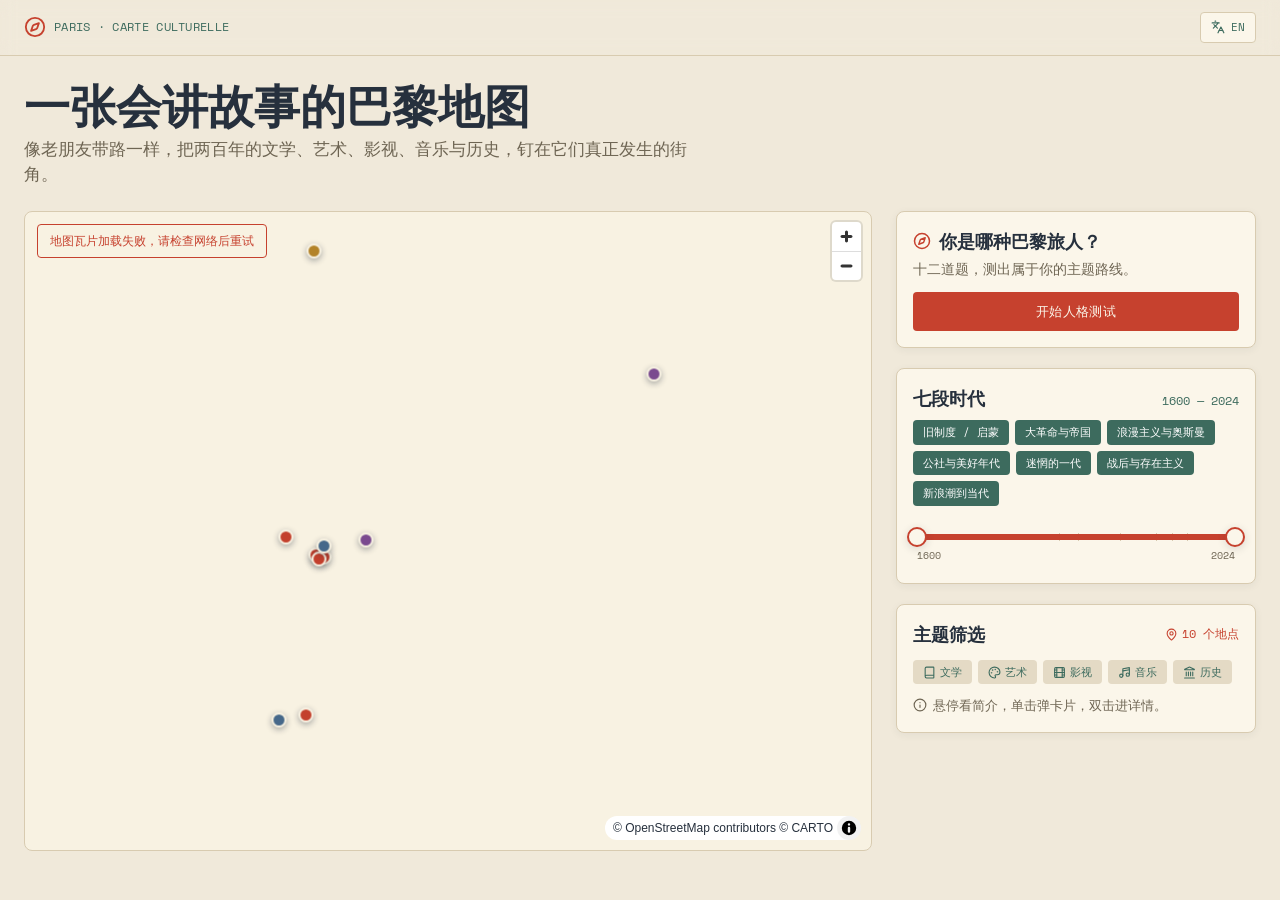
==== demo/index.html @ 31eec440 "feat: 同步可交互原型，补进度汇总 - demo/: 4 个核心页面的可交互原型，MapLibre + CARTO 真实底图   发布前已移除构建期注入的埋点 SDK、APM 上报、JWT 读取与" ====
<!DOCTYPE html>
<html lang="zh-CN" data-theme="light">
<head>
  <meta charset="UTF-8">
  <meta name="viewport" content="width=device-width, initial-scale=1.0">
  <meta name="color-scheme" content="light">
  <title>Paris StoryMap — 巴黎城市时空文化地图（原型）</title>
  <meta name="description" content="巴黎城市时空文化地图交互原型：全城地图 + 时间轴、16 条主题故事线、旅行人格测试、POI 详情页。">
  <style>html,body,#root{width:100%;height:100%;margin:0}</style>
  <script type="module" crossorigin src="./assets/index-B0Jtggas.js"></script>
  <link rel="modulepreload" crossorigin href="./assets/rolldown-runtime-hePW80VL.js">
  <link rel="modulepreload" crossorigin href="./assets/vendor-0d-YAgJB.js">
  <link rel="stylesheet" crossorigin href="./assets/vendor-atIBR6Vi.css">
  <link rel="stylesheet" crossorigin href="./assets/index-b8oenX63.css">
</head>
<body arco-theme="light" theme-mode="light" agent_theme_mode="light">
  <div id="root"></div>
</body>
</html>
---- demo/assets/vendor-atIBR6Vi.css ----
.mapboxgl-map,.maplibregl-map{-webkit-tap-highlight-color:rgb(0 0 0/0);font:12px/20px Helvetica Neue,Arial,Helvetica,sans-serif;overflow:hidden;position:relative}.mapboxgl-canvas,.maplibregl-canvas{left:0;position:absolute;top:0}.mapboxgl-map:fullscreen,.maplibregl-map:fullscreen{height:100%;width:100%}.mapboxgl-canvas-container.mapboxgl-interactive,.mapboxgl-ctrl-group button.mapboxgl-ctrl-compass,.maplibregl-canvas-container.maplibregl-interactive,.maplibregl-ctrl-group button.maplibregl-ctrl-compass{cursor:grab;-moz-user-select:none;-webkit-user-select:none;-ms-user-select:none;user-select:none}.mapboxgl-canvas-container.mapboxgl-interactive.mapboxgl-track-pointer,.maplibregl-canvas-container.maplibregl-interactive.maplibregl-track-pointer{cursor:pointer}.mapboxgl-canvas-container.mapboxgl-interactive:active,.mapboxgl-ctrl-group button.mapboxgl-ctrl-compass:active,.maplibregl-canvas-container.maplibregl-interactive:active,.maplibregl-ctrl-group button.maplibregl-ctrl-compass:active{cursor:grabbing}.mapboxgl-canvas-container.mapboxgl-touch-zoom-rotate,.mapboxgl-canvas-container.mapboxgl-touch-zoom-rotate .mapboxgl-canvas,.maplibregl-canvas-container.maplibregl-touch-zoom-rotate,.maplibregl-canvas-container.maplibregl-touch-zoom-rotate .maplibregl-canvas{touch-action:pan-x pan-y}.mapboxgl-canvas-container.mapboxgl-touch-drag-pan,.mapboxgl-canvas-container.mapboxgl-touch-drag-pan .mapboxgl-canvas,.maplibregl-canvas-container.maplibregl-touch-drag-pan,.maplibregl-canvas-container.maplibregl-touch-drag-pan .maplibregl-canvas{touch-action:pinch-zoom}.mapboxgl-canvas-container.mapboxgl-touch-zoom-rotate.mapboxgl-touch-drag-pan,.mapboxgl-canvas-container.mapboxgl-touch-zoom-rotate.mapboxgl-touch-drag-pan .mapboxgl-canvas,.maplibregl-canvas-container.maplibregl-touch-zoom-rotate.maplibregl-touch-drag-pan,.maplibregl-canvas-container.maplibregl-touch-zoom-rotate.maplibregl-touch-drag-pan .maplibregl-canvas{touch-action:none}.mapboxgl-ctrl-bottom-left,.mapboxgl-ctrl-bottom-right,.mapboxgl-ctrl-top-left,.mapboxgl-ctrl-top-right,.maplibregl-ctrl-bottom-left,.maplibregl-ctrl-bottom-right,.maplibregl-ctrl-top-left,.maplibregl-ctrl-top-right{pointer-events:none;position:absolute;z-index:2}.mapboxgl-ctrl-top-left,.maplibregl-ctrl-top-left{left:0;top:0}.mapboxgl-ctrl-top-right,.maplibregl-ctrl-top-right{right:0;top:0}.mapboxgl-ctrl-bottom-left,.maplibregl-ctrl-bottom-left{bottom:0;left:0}.mapboxgl-ctrl-bottom-right,.maplibregl-ctrl-bottom-right{bottom:0;right:0}.mapboxgl-ctrl,.maplibregl-ctrl{clear:both;pointer-events:auto;transform:translate(0)}.mapboxgl-ctrl-top-left .mapboxgl-ctrl,.maplibregl-ctrl-top-left .maplibregl-ctrl{float:left;margin:10px 0 0 10px}.mapboxgl-ctrl-top-right .mapboxgl-ctrl,.maplibregl-ctrl-top-right .maplibregl-ctrl{float:right;margin:10px 10px 0 0}.mapboxgl-ctrl-bottom-left .mapboxgl-ctrl,.maplibregl-ctrl-bottom-left .maplibregl-ctrl{float:left;margin:0 0 10px 10px}.mapboxgl-ctrl-bottom-right .mapboxgl-ctrl,.maplibregl-ctrl-bottom-right .maplibregl-ctrl{float:right;margin:0 10px 10px 0}.mapboxgl-ctrl-group,.maplibregl-ctrl-group{background:#fff;border-radius:4px}.mapboxgl-ctrl-group:not(:empty),.maplibregl-ctrl-group:not(:empty){box-shadow:0 0 0 2px #0000001a}@media(-ms-high-contrast:active){.mapboxgl-ctrl-group:not(:empty),.maplibregl-ctrl-group:not(:empty){box-shadow:0 0 0 2px ButtonText}}.mapboxgl-ctrl-group button,.maplibregl-ctrl-group button{background-color:transparent;border:0;box-sizing:border-box;cursor:pointer;display:block;height:29px;outline:none;padding:0;width:29px}.mapboxgl-ctrl-group button+button,.maplibregl-ctrl-group button+button{border-top:1px solid #ddd}.mapboxgl-ctrl button .mapboxgl-ctrl-icon,.maplibregl-ctrl button .maplibregl-ctrl-icon{background-position:50%;background-repeat:no-repeat;display:block;height:100%;width:100%}@media(-ms-high-contrast:active){.mapboxgl-ctrl-icon,.maplibregl-ctrl-icon{background-color:transparent}.mapboxgl-ctrl-group button+button,.maplibregl-ctrl-group button+button{border-top:1px solid ButtonText}}.mapboxgl-ctrl button::-moz-focus-inner,.maplibregl-ctrl button::-moz-focus-inner{border:0;padding:0}.mapboxgl-ctrl-attrib-button:focus,.mapboxgl-ctrl-group button:focus,.maplibregl-ctrl-attrib-button:focus,.maplibregl-ctrl-group button:focus{box-shadow:0 0 2px 2px #0096ff}.mapboxgl-ctrl button:disabled,.maplibregl-ctrl button:disabled{cursor:not-allowed}.mapboxgl-ctrl button:disabled .mapboxgl-ctrl-icon,.maplibregl-ctrl button:disabled .maplibregl-ctrl-icon{opacity:.25}.mapboxgl-ctrl button:not(:disabled):hover,.maplibregl-ctrl button:not(:disabled):hover{background-color:#0000000d}.mapboxgl-ctrl-group button:focus:focus-visible,.maplibregl-ctrl-group button:focus:focus-visible{box-shadow:0 0 2px 2px #0096ff}.mapboxgl-ctrl-group button:focus:not(:focus-visible),.maplibregl-ctrl-group button:focus:not(:focus-visible){box-shadow:none}.mapboxgl-ctrl-group button:focus:first-child,.maplibregl-ctrl-group button:focus:first-child{border-radius:4px 4px 0 0}.mapboxgl-ctrl-group button:focus:last-child,.maplibregl-ctrl-group button:focus:last-child{border-radius:0 0 4px 4px}.mapboxgl-ctrl-group button:focus:only-child,.maplibregl-ctrl-group button:focus:only-child{border-radius:inherit}.mapboxgl-ctrl button.mapboxgl-ctrl-zoom-out .mapboxgl-ctrl-icon,.maplibregl-ctrl button.maplibregl-ctrl-zoom-out .maplibregl-ctrl-icon{background-image:url("data:image/svg+xml;charset=utf-8,%3Csvg width='29' height='29' viewBox='0 0 29 29' xmlns='http://www.w3.org/2000/svg' fill='%23333'%3E%3Cpath d='M10 13c-.75 0-1.5.75-1.5 1.5S9.25 16 10 16h9c.75 0 1.5-.75 1.5-1.5S19.75 13 19 13h-9z'/%3E%3C/svg%3E")}.mapboxgl-ctrl button.mapboxgl-ctrl-zoom-in .mapboxgl-ctrl-icon,.maplibregl-ctrl button.maplibregl-ctrl-zoom-in .maplibregl-ctrl-icon{background-image:url("data:image/svg+xml;charset=utf-8,%3Csvg width='29' height='29' viewBox='0 0 29 29' xmlns='http://www.w3.org/2000/svg' fill='%23333'%3E%3Cpath d='M14.5 8.5c-.75 0-1.5.75-1.5 1.5v3h-3c-.75 0-1.5.75-1.5 1.5S9.25 16 10 16h3v3c0 .75.75 1.5 1.5 1.5S16 19.75 16 19v-3h3c.75 0 1.5-.75 1.5-1.5S19.75 13 19 13h-3v-3c0-.75-.75-1.5-1.5-1.5z'/%3E%3C/svg%3E")}@media(-ms-high-contrast:active){.mapboxgl-ctrl button.mapboxgl-ctrl-zoom-out .mapboxgl-ctrl-icon,.maplibregl-ctrl button.maplibregl-ctrl-zoom-out .maplibregl-ctrl-icon{background-image:url("data:image/svg+xml;charset=utf-8,%3Csvg width='29' height='29' viewBox='0 0 29 29' xmlns='http://www.w3.org/2000/svg' fill='%23fff'%3E%3Cpath d='M10 13c-.75 0-1.5.75-1.5 1.5S9.25 16 10 16h9c.75 0 1.5-.75 1.5-1.5S19.75 13 19 13h-9z'/%3E%3C/svg%3E")}.mapboxgl-ctrl button.mapboxgl-ctrl-zoom-in .mapboxgl-ctrl-icon,.maplibregl-ctrl button.maplibregl-ctrl-zoom-in .maplibregl-ctrl-icon{background-image:url("data:image/svg+xml;charset=utf-8,%3Csvg width='29' height='29' viewBox='0 0 29 29' xmlns='http://www.w3.org/2000/svg' fill='%23fff'%3E%3Cpath d='M14.5 8.5c-.75 0-1.5.75-1.5 1.5v3h-3c-.75 0-1.5.75-1.5 1.5S9.25 16 10 16h3v3c0 .75.75 1.5 1.5 1.5S16 19.75 16 19v-3h3c.75 0 1.5-.75 1.5-1.5S19.75 13 19 13h-3v-3c0-.75-.75-1.5-1.5-1.5z'/%3E%3C/svg%3E")}}@media(-ms-high-contrast:black-on-white){.mapboxgl-ctrl button.mapboxgl-ctrl-zoom-out .mapboxgl-ctrl-icon,.maplibregl-ctrl button.maplibregl-ctrl-zoom-out .maplibregl-ctrl-icon{background-image:url("data:image/svg+xml;charset=utf-8,%3Csvg width='29' height='29' viewBox='0 0 29 29' xmlns='http://www.w3.org/2000/svg'%3E%3Cpath d='M10 13c-.75 0-1.5.75-1.5 1.5S9.25 16 10 16h9c.75 0 1.5-.75 1.5-1.5S19.75 13 19 13h-9z'/%3E%3C/svg%3E")}.mapboxgl-ctrl button.mapboxgl-ctrl-zoom-in .mapboxgl-ctrl-icon,.maplibregl-ctrl button.maplibregl-ctrl-zoom-in .maplibregl-ctrl-icon{background-image:url("data:image/svg+xml;charset=utf-8,%3Csvg width='29' height='29' viewBox='0 0 29 29' xmlns='http://www.w3.org/2000/svg'%3E%3Cpath d='M14.5 8.5c-.75 0-1.5.75-1.5 1.5v3h-3c-.75 0-1.5.75-1.5 1.5S9.25 16 10 16h3v3c0 .75.75 1.5 1.5 1.5S16 19.75 16 19v-3h3c.75 0 1.5-.75 1.5-1.5S19.75 13 19 13h-3v-3c0-.75-.75-1.5-1.5-1.5z'/%3E%3C/svg%3E")}}.mapboxgl-ctrl button.mapboxgl-ctrl-fullscreen .mapboxgl-ctrl-icon,.maplibregl-ctrl button.maplibregl-ctrl-fullscreen .maplibregl-ctrl-icon{background-image:url("data:image/svg+xml;charset=utf-8,%3Csvg width='29' height='29' viewBox='0 0 29 29' xmlns='http://www.w3.org/2000/svg' fill='%23333'%3E%3Cpath d='M24 16v5.5c0 1.75-.75 2.5-2.5 2.5H16v-1l3-1.5-4-5.5 1-1 5.5 4 1.5-3h1zM6 16l1.5 3 5.5-4 1 1-4 5.5 3 1.5v1H7.5C5.75 24 5 23.25 5 21.5V16h1zm7-11v1l-3 1.5 4 5.5-1 1-5.5-4L6 13H5V7.5C5 5.75 5.75 5 7.5 5H13zm11 2.5c0-1.75-.75-2.5-2.5-2.5H16v1l3 1.5-4 5.5 1 1 5.5-4 1.5 3h1V7.5z'/%3E%3C/svg%3E")}.mapboxgl-ctrl button.mapboxgl-ctrl-shrink .mapboxgl-ctrl-icon,.maplibregl-ctrl button.maplibregl-ctrl-shrink .maplibregl-ctrl-icon{background-image:url("data:image/svg+xml;charset=utf-8,%3Csvg width='29' height='29' viewBox='0 0 29 29' xmlns='http://www.w3.org/2000/svg'%3E%3Cpath d='M18.5 16c-1.75 0-2.5.75-2.5 2.5V24h1l1.5-3 5.5 4 1-1-4-5.5 3-1.5v-1h-5.5zM13 18.5c0-1.75-.75-2.5-2.5-2.5H5v1l3 1.5L4 24l1 1 5.5-4 1.5 3h1v-5.5zm3-8c0 1.75.75 2.5 2.5 2.5H24v-1l-3-1.5L25 5l-1-1-5.5 4L17 5h-1v5.5zM10.5 13c1.75 0 2.5-.75 2.5-2.5V5h-1l-1.5 3L5 4 4 5l4 5.5L5 12v1h5.5z'/%3E%3C/svg%3E")}@media(-ms-high-contrast:active){.mapboxgl-ctrl button.mapboxgl-ctrl-fullscreen .mapboxgl-ctrl-icon,.maplibregl-ctrl button.maplibregl-ctrl-fullscreen .maplibregl-ctrl-icon{background-image:url("data:image/svg+xml;charset=utf-8,%3Csvg width='29' height='29' viewBox='0 0 29 29' xmlns='http://www.w3.org/2000/svg' fill='%23fff'%3E%3Cpath d='M24 16v5.5c0 1.75-.75 2.5-2.5 2.5H16v-1l3-1.5-4-5.5 1-1 5.5 4 1.5-3h1zM6 16l1.5 3 5.5-4 1 1-4 5.5 3 1.5v1H7.5C5.75 24 5 23.25 5 21.5V16h1zm7-11v1l-3 1.5 4 5.5-1 1-5.5-4L6 13H5V7.5C5 5.75 5.75 5 7.5 5H13zm11 2.5c0-1.75-.75-2.5-2.5-2.5H16v1l3 1.5-4 5.5 1 1 5.5-4 1.5 3h1V7.5z'/%3E%3C/svg%3E")}.mapboxgl-ctrl button.mapboxgl-ctrl-shrink .mapboxgl-ctrl-icon,.maplibregl-ctrl button.maplibregl-ctrl-shrink .maplibregl-ctrl-icon{background-image:url("data:image/svg+xml;charset=utf-8,%3Csvg width='29' height='29' viewBox='0 0 29 29' xmlns='http://www.w3.org/2000/svg' fill='%23fff'%3E%3Cpath d='M18.5 16c-1.75 0-2.5.75-2.5 2.5V24h1l1.5-3 5.5 4 1-1-4-5.5 3-1.5v-1h-5.5zM13 18.5c0-1.75-.75-2.5-2.5-2.5H5v1l3 1.5L4 24l1 1 5.5-4 1.5 3h1v-5.5zm3-8c0 1.75.75 2.5 2.5 2.5H24v-1l-3-1.5L25 5l-1-1-5.5 4L17 5h-1v5.5zM10.5 13c1.75 0 2.5-.75 2.5-2.5V5h-1l-1.5 3L5 4 4 5l4 5.5L5 12v1h5.5z'/%3E%3C/svg%3E")}}@media(-ms-high-contrast:black-on-white){.mapboxgl-ctrl button.mapboxgl-ctrl-fullscreen .mapboxgl-ctrl-icon,.maplibregl-ctrl button.maplibregl-ctrl-fullscreen .maplibregl-ctrl-icon{background-image:url("data:image/svg+xml;charset=utf-8,%3Csvg width='29' height='29' viewBox='0 0 29 29' xmlns='http://www.w3.org/2000/svg'%3E%3Cpath d='M24 16v5.5c0 1.75-.75 2.5-2.5 2.5H16v-1l3-1.5-4-5.5 1-1 5.5 4 1.5-3h1zM6 16l1.5 3 5.5-4 1 1-4 5.5 3 1.5v1H7.5C5.75 24 5 23.25 5 21.5V16h1zm7-11v1l-3 1.5 4 5.5-1 1-5.5-4L6 13H5V7.5C5 5.75 5.75 5 7.5 5H13zm11 2.5c0-1.75-.75-2.5-2.5-2.5H16v1l3 1.5-4 5.5 1 1 5.5-4 1.5 3h1V7.5z'/%3E%3C/svg%3E")}.mapboxgl-ctrl button.mapboxgl-ctrl-shrink .mapboxgl-ctrl-icon,.maplibregl-ctrl button.maplibregl-ctrl-shrink .maplibregl-ctrl-icon{background-image:url("data:image/svg+xml;charset=utf-8,%3Csvg width='29' height='29' viewBox='0 0 29 29' xmlns='http://www.w3.org/2000/svg'%3E%3Cpath d='M18.5 16c-1.75 0-2.5.75-2.5 2.5V24h1l1.5-3 5.5 4 1-1-4-5.5 3-1.5v-1h-5.5zM13 18.5c0-1.75-.75-2.5-2.5-2.5H5v1l3 1.5L4 24l1 1 5.5-4 1.5 3h1v-5.5zm3-8c0 1.75.75 2.5 2.5 2.5H24v-1l-3-1.5L25 5l-1-1-5.5 4L17 5h-1v5.5zM10.5 13c1.75 0 2.5-.75 2.5-2.5V5h-1l-1.5 3L5 4 4 5l4 5.5L5 12v1h5.5z'/%3E%3C/svg%3E")}}.mapboxgl-ctrl button.mapboxgl-ctrl-compass .mapboxgl-ctrl-icon,.maplibregl-ctrl button.maplibregl-ctrl-compass .maplibregl-ctrl-icon{background-image:url("data:image/svg+xml;charset=utf-8,%3Csvg width='29' height='29' viewBox='0 0 29 29' xmlns='http://www.w3.org/2000/svg' fill='%23333'%3E%3Cpath d='m10.5 14 4-8 4 8h-8z'/%3E%3Cpath d='m10.5 16 4 8 4-8h-8z' fill='%23ccc'/%3E%3C/svg%3E")}@media(-ms-high-contrast:active){.mapboxgl-ctrl button.mapboxgl-ctrl-compass .mapboxgl-ctrl-icon,.maplibregl-ctrl button.maplibregl-ctrl-compass .maplibregl-ctrl-icon{background-image:url("data:image/svg+xml;charset=utf-8,%3Csvg width='29' height='29' viewBox='0 0 29 29' xmlns='http://www.w3.org/2000/svg' fill='%23fff'%3E%3Cpath d='m10.5 14 4-8 4 8h-8z'/%3E%3Cpath d='m10.5 16 4 8 4-8h-8z' fill='%23999'/%3E%3C/svg%3E")}}@media(-ms-high-contrast:black-on-white){.mapboxgl-ctrl button.mapboxgl-ctrl-compass .mapboxgl-ctrl-icon,.maplibregl-ctrl button.maplibregl-ctrl-compass .maplibregl-ctrl-icon{background-image:url("data:image/svg+xml;charset=utf-8,%3Csvg width='29' height='29' viewBox='0 0 29 29' xmlns='http://www.w3.org/2000/svg'%3E%3Cpath d='m10.5 14 4-8 4 8h-8z'/%3E%3Cpath d='m10.5 16 4 8 4-8h-8z' fill='%23ccc'/%3E%3C/svg%3E")}}.mapboxgl-ctrl button.mapboxgl-ctrl-terrain .mapboxgl-ctrl-icon,.maplibregl-ctrl button.maplibregl-ctrl-terrain .maplibregl-ctrl-icon{background-image:url("data:image/svg+xml;charset=utf-8,%3Csvg xmlns='http://www.w3.org/2000/svg' width='22' height='22' viewBox='0 0 22 22' fill='%23333'%3E%3Cpath d='m1.754 13.406 4.453-4.851 3.09 3.09 3.281 3.277.969-.969-3.309-3.312 3.844-4.121 6.148 6.886h1.082v-.855l-7.207-8.07-4.84 5.187L6.169 6.57l-5.48 5.965v.871ZM.688 16.844h20.625v1.375H.688Zm0 0'/%3E%3C/svg%3E")}.mapboxgl-ctrl button.mapboxgl-ctrl-terrain-enabled .mapboxgl-ctrl-icon,.maplibregl-ctrl button.maplibregl-ctrl-terrain-enabled .maplibregl-ctrl-icon{background-image:url("data:image/svg+xml;charset=utf-8,%3Csvg xmlns='http://www.w3.org/2000/svg' width='22' height='22' viewBox='0 0 22 22' fill='%2333b5e5'%3E%3Cpath d='m1.754 13.406 4.453-4.851 3.09 3.09 3.281 3.277.969-.969-3.309-3.312 3.844-4.121 6.148 6.886h1.082v-.855l-7.207-8.07-4.84 5.187L6.169 6.57l-5.48 5.965v.871ZM.688 16.844h20.625v1.375H.688Zm0 0'/%3E%3C/svg%3E")}.mapboxgl-ctrl button.mapboxgl-ctrl-geolocate .mapboxgl-ctrl-icon,.maplibregl-ctrl button.maplibregl-ctrl-geolocate .maplibregl-ctrl-icon{background-image:url("data:image/svg+xml;charset=utf-8,%3Csvg width='29' height='29' viewBox='0 0 20 20' xmlns='http://www.w3.org/2000/svg' fill='%23333'%3E%3Cpath d='M10 4C9 4 9 5 9 5v.1A5 5 0 0 0 5.1 9H5s-1 0-1 1 1 1 1 1h.1A5 5 0 0 0 9 14.9v.1s0 1 1 1 1-1 1-1v-.1a5 5 0 0 0 3.9-3.9h.1s1 0 1-1-1-1-1-1h-.1A5 5 0 0 0 11 5.1V5s0-1-1-1zm0 2.5a3.5 3.5 0 1 1 0 7 3.5 3.5 0 1 1 0-7z'/%3E%3Ccircle cx='10' cy='10' r='2'/%3E%3C/svg%3E")}.mapboxgl-ctrl button.mapboxgl-ctrl-geolocate:disabled .mapboxgl-ctrl-icon,.maplibregl-ctrl button.maplibregl-ctrl-geolocate:disabled .maplibregl-ctrl-icon{background-image:url("data:image/svg+xml;charset=utf-8,%3Csvg width='29' height='29' viewBox='0 0 20 20' xmlns='http://www.w3.org/2000/svg' fill='%23aaa'%3E%3Cpath d='M10 4C9 4 9 5 9 5v.1A5 5 0 0 0 5.1 9H5s-1 0-1 1 1 1 1 1h.1A5 5 0 0 0 9 14.9v.1s0 1 1 1 1-1 1-1v-.1a5 5 0 0 0 3.9-3.9h.1s1 0 1-1-1-1-1-1h-.1A5 5 0 0 0 11 5.1V5s0-1-1-1zm0 2.5a3.5 3.5 0 1 1 0 7 3.5 3.5 0 1 1 0-7z'/%3E%3Ccircle cx='10' cy='10' r='2'/%3E%3Cpath d='m14 5 1 1-9 9-1-1 9-9z' fill='red'/%3E%3C/svg%3E")}.mapboxgl-ctrl button.mapboxgl-ctrl-geolocate.mapboxgl-ctrl-geolocate-active .mapboxgl-ctrl-icon,.maplibregl-ctrl button.maplibregl-ctrl-geolocate.maplibregl-ctrl-geolocate-active .maplibregl-ctrl-icon{background-image:url("data:image/svg+xml;charset=utf-8,%3Csvg width='29' height='29' viewBox='0 0 20 20' xmlns='http://www.w3.org/2000/svg' fill='%2333b5e5'%3E%3Cpath d='M10 4C9 4 9 5 9 5v.1A5 5 0 0 0 5.1 9H5s-1 0-1 1 1 1 1 1h.1A5 5 0 0 0 9 14.9v.1s0 1 1 1 1-1 1-1v-.1a5 5 0 0 0 3.9-3.9h.1s1 0 1-1-1-1-1-1h-.1A5 5 0 0 0 11 5.1V5s0-1-1-1zm0 2.5a3.5 3.5 0 1 1 0 7 3.5 3.5 0 1 1 0-7z'/%3E%3Ccircle cx='10' cy='10' r='2'/%3E%3C/svg%3E")}.mapboxgl-ctrl button.mapboxgl-ctrl-geolocate.mapboxgl-ctrl-geolocate-active-error .mapboxgl-ctrl-icon,.maplibregl-ctrl button.maplibregl-ctrl-geolocate.maplibregl-ctrl-geolocate-active-error .maplibregl-ctrl-icon{background-image:url("data:image/svg+xml;charset=utf-8,%3Csvg width='29' height='29' viewBox='0 0 20 20' xmlns='http://www.w3.org/2000/svg' fill='%23e58978'%3E%3Cpath d='M10 4C9 4 9 5 9 5v.1A5 5 0 0 0 5.1 9H5s-1 0-1 1 1 1 1 1h.1A5 5 0 0 0 9 14.9v.1s0 1 1 1 1-1 1-1v-.1a5 5 0 0 0 3.9-3.9h.1s1 0 1-1-1-1-1-1h-.1A5 5 0 0 0 11 5.1V5s0-1-1-1zm0 2.5a3.5 3.5 0 1 1 0 7 3.5 3.5 0 1 1 0-7z'/%3E%3Ccircle cx='10' cy='10' r='2'/%3E%3C/svg%3E")}.mapboxgl-ctrl button.mapboxgl-ctrl-geolocate.mapboxgl-ctrl-geolocate-background .mapboxgl-ctrl-icon,.maplibregl-ctrl button.maplibregl-ctrl-geolocate.maplibregl-ctrl-geolocate-background .maplibregl-ctrl-icon{background-image:url("data:image/svg+xml;charset=utf-8,%3Csvg width='29' height='29' viewBox='0 0 20 20' xmlns='http://www.w3.org/2000/svg' fill='%2333b5e5'%3E%3Cpath d='M10 4C9 4 9 5 9 5v.1A5 5 0 0 0 5.1 9H5s-1 0-1 1 1 1 1 1h.1A5 5 0 0 0 9 14.9v.1s0 1 1 1 1-1 1-1v-.1a5 5 0 0 0 3.9-3.9h.1s1 0 1-1-1-1-1-1h-.1A5 5 0 0 0 11 5.1V5s0-1-1-1zm0 2.5a3.5 3.5 0 1 1 0 7 3.5 3.5 0 1 1 0-7z'/%3E%3C/svg%3E")}.mapboxgl-ctrl button.mapboxgl-ctrl-geolocate.mapboxgl-ctrl-geolocate-background-error .mapboxgl-ctrl-icon,.maplibregl-ctrl button.maplibregl-ctrl-geolocate.maplibregl-ctrl-geolocate-background-error .maplibregl-ctrl-icon{background-image:url("data:image/svg+xml;charset=utf-8,%3Csvg width='29' height='29' viewBox='0 0 20 20' xmlns='http://www.w3.org/2000/svg' fill='%23e54e33'%3E%3Cpath d='M10 4C9 4 9 5 9 5v.1A5 5 0 0 0 5.1 9H5s-1 0-1 1 1 1 1 1h.1A5 5 0 0 0 9 14.9v.1s0 1 1 1 1-1 1-1v-.1a5 5 0 0 0 3.9-3.9h.1s1 0 1-1-1-1-1-1h-.1A5 5 0 0 0 11 5.1V5s0-1-1-1zm0 2.5a3.5 3.5 0 1 1 0 7 3.5 3.5 0 1 1 0-7z'/%3E%3C/svg%3E")}.mapboxgl-ctrl button.mapboxgl-ctrl-geolocate.mapboxgl-ctrl-geolocate-waiting .mapboxgl-ctrl-icon,.maplibregl-ctrl button.maplibregl-ctrl-geolocate.maplibregl-ctrl-geolocate-waiting .maplibregl-ctrl-icon{animation:maplibregl-spin 2s linear infinite}@media(-ms-high-contrast:active){.mapboxgl-ctrl button.mapboxgl-ctrl-geolocate .mapboxgl-ctrl-icon,.maplibregl-ctrl button.maplibregl-ctrl-geolocate .maplibregl-ctrl-icon{background-image:url("data:image/svg+xml;charset=utf-8,%3Csvg width='29' height='29' viewBox='0 0 20 20' xmlns='http://www.w3.org/2000/svg' fill='%23fff'%3E%3Cpath d='M10 4C9 4 9 5 9 5v.1A5 5 0 0 0 5.1 9H5s-1 0-1 1 1 1 1 1h.1A5 5 0 0 0 9 14.9v.1s0 1 1 1 1-1 1-1v-.1a5 5 0 0 0 3.9-3.9h.1s1 0 1-1-1-1-1-1h-.1A5 5 0 0 0 11 5.1V5s0-1-1-1zm0 2.5a3.5 3.5 0 1 1 0 7 3.5 3.5 0 1 1 0-7z'/%3E%3Ccircle cx='10' cy='10' r='2'/%3E%3C/svg%3E")}.mapboxgl-ctrl button.mapboxgl-ctrl-geolocate:disabled .mapboxgl-ctrl-icon,.maplibregl-ctrl button.maplibregl-ctrl-geolocate:disabled .maplibregl-ctrl-icon{background-image:url("data:image/svg+xml;charset=utf-8,%3Csvg width='29' height='29' viewBox='0 0 20 20' xmlns='http://www.w3.org/2000/svg' fill='%23999'%3E%3Cpath d='M10 4C9 4 9 5 9 5v.1A5 5 0 0 0 5.1 9H5s-1 0-1 1 1 1 1 1h.1A5 5 0 0 0 9 14.9v.1s0 1 1 1 1-1 1-1v-.1a5 5 0 0 0 3.9-3.9h.1s1 0 1-1-1-1-1-1h-.1A5 5 0 0 0 11 5.1V5s0-1-1-1zm0 2.5a3.5 3.5 0 1 1 0 7 3.5 3.5 0 1 1 0-7z'/%3E%3Ccircle cx='10' cy='10' r='2'/%3E%3Cpath d='m14 5 1 1-9 9-1-1 9-9z' fill='red'/%3E%3C/svg%3E")}.mapboxgl-ctrl button.mapboxgl-ctrl-geolocate.mapboxgl-ctrl-geolocate-active .mapboxgl-ctrl-icon,.maplibregl-ctrl button.maplibregl-ctrl-geolocate.maplibregl-ctrl-geolocate-active .maplibregl-ctrl-icon{background-image:url("data:image/svg+xml;charset=utf-8,%3Csvg width='29' height='29' viewBox='0 0 20 20' xmlns='http://www.w3.org/2000/svg' fill='%2333b5e5'%3E%3Cpath d='M10 4C9 4 9 5 9 5v.1A5 5 0 0 0 5.1 9H5s-1 0-1 1 1 1 1 1h.1A5 5 0 0 0 9 14.9v.1s0 1 1 1 1-1 1-1v-.1a5 5 0 0 0 3.9-3.9h.1s1 0 1-1-1-1-1-1h-.1A5 5 0 0 0 11 5.1V5s0-1-1-1zm0 2.5a3.5 3.5 0 1 1 0 7 3.5 3.5 0 1 1 0-7z'/%3E%3Ccircle cx='10' cy='10' r='2'/%3E%3C/svg%3E")}.mapboxgl-ctrl button.mapboxgl-ctrl-geolocate.mapboxgl-ctrl-geolocate-active-error .mapboxgl-ctrl-icon,.maplibregl-ctrl button.maplibregl-ctrl-geolocate.maplibregl-ctrl-geolocate-active-error .maplibregl-ctrl-icon{background-image:url("data:image/svg+xml;charset=utf-8,%3Csvg width='29' height='29' viewBox='0 0 20 20' xmlns='http://www.w3.org/2000/svg' fill='%23e58978'%3E%3Cpath d='M10 4C9 4 9 5 9 5v.1A5 5 0 0 0 5.1 9H5s-1 0-1 1 1 1 1 1h.1A5 5 0 0 0 9 14.9v.1s0 1 1 1 1-1 1-1v-.1a5 5 0 0 0 3.9-3.9h.1s1 0 1-1-1-1-1-1h-.1A5 5 0 0 0 11 5.1V5s0-1-1-1zm0 2.5a3.5 3.5 0 1 1 0 7 3.5 3.5 0 1 1 0-7z'/%3E%3Ccircle cx='10' cy='10' r='2'/%3E%3C/svg%3E")}.mapboxgl-ctrl button.mapboxgl-ctrl-geolocate.mapboxgl-ctrl-geolocate-background .mapboxgl-ctrl-icon,.maplibregl-ctrl button.maplibregl-ctrl-geolocate.maplibregl-ctrl-geolocate-background .maplibregl-ctrl-icon{background-image:url("data:image/svg+xml;charset=utf-8,%3Csvg width='29' height='29' viewBox='0 0 20 20' xmlns='http://www.w3.org/2000/svg' fill='%2333b5e5'%3E%3Cpath d='M10 4C9 4 9 5 9 5v.1A5 5 0 0 0 5.1 9H5s-1 0-1 1 1 1 1 1h.1A5 5 0 0 0 9 14.9v.1s0 1 1 1 1-1 1-1v-.1a5 5 0 0 0 3.9-3.9h.1s1 0 1-1-1-1-1-1h-.1A5 5 0 0 0 11 5.1V5s0-1-1-1zm0 2.5a3.5 3.5 0 1 1 0 7 3.5 3.5 0 1 1 0-7z'/%3E%3C/svg%3E")}.mapboxgl-ctrl button.mapboxgl-ctrl-geolocate.mapboxgl-ctrl-geolocate-background-error .mapboxgl-ctrl-icon,.maplibregl-ctrl button.maplibregl-ctrl-geolocate.maplibregl-ctrl-geolocate-background-error .maplibregl-ctrl-icon{background-image:url("data:image/svg+xml;charset=utf-8,%3Csvg width='29' height='29' viewBox='0 0 20 20' xmlns='http://www.w3.org/2000/svg' fill='%23e54e33'%3E%3Cpath d='M10 4C9 4 9 5 9 5v.1A5 5 0 0 0 5.1 9H5s-1 0-1 1 1 1 1 1h.1A5 5 0 0 0 9 14.9v.1s0 1 1 1 1-1 1-1v-.1a5 5 0 0 0 3.9-3.9h.1s1 0 1-1-1-1-1-1h-.1A5 5 0 0 0 11 5.1V5s0-1-1-1zm0 2.5a3.5 3.5 0 1 1 0 7 3.5 3.5 0 1 1 0-7z'/%3E%3C/svg%3E")}}@media(-ms-high-contrast:black-on-white){.mapboxgl-ctrl button.mapboxgl-ctrl-geolocate .mapboxgl-ctrl-icon,.maplibregl-ctrl button.maplibregl-ctrl-geolocate .maplibregl-ctrl-icon{background-image:url("data:image/svg+xml;charset=utf-8,%3Csvg width='29' height='29' viewBox='0 0 20 20' xmlns='http://www.w3.org/2000/svg'%3E%3Cpath d='M10 4C9 4 9 5 9 5v.1A5 5 0 0 0 5.1 9H5s-1 0-1 1 1 1 1 1h.1A5 5 0 0 0 9 14.9v.1s0 1 1 1 1-1 1-1v-.1a5 5 0 0 0 3.9-3.9h.1s1 0 1-1-1-1-1-1h-.1A5 5 0 0 0 11 5.1V5s0-1-1-1zm0 2.5a3.5 3.5 0 1 1 0 7 3.5 3.5 0 1 1 0-7z'/%3E%3Ccircle cx='10' cy='10' r='2'/%3E%3C/svg%3E")}.mapboxgl-ctrl button.mapboxgl-ctrl-geolocate:disabled .mapboxgl-ctrl-icon,.maplibregl-ctrl button.maplibregl-ctrl-geolocate:disabled .maplibregl-ctrl-icon{background-image:url("data:image/svg+xml;charset=utf-8,%3Csvg width='29' height='29' viewBox='0 0 20 20' xmlns='http://www.w3.org/2000/svg' fill='%23666'%3E%3Cpath d='M10 4C9 4 9 5 9 5v.1A5 5 0 0 0 5.1 9H5s-1 0-1 1 1 1 1 1h.1A5 5 0 0 0 9 14.9v.1s0 1 1 1 1-1 1-1v-.1a5 5 0 0 0 3.9-3.9h.1s1 0 1-1-1-1-1-1h-.1A5 5 0 0 0 11 5.1V5s0-1-1-1zm0 2.5a3.5 3.5 0 1 1 0 7 3.5 3.5 0 1 1 0-7z'/%3E%3Ccircle cx='10' cy='10' r='2'/%3E%3Cpath d='m14 5 1 1-9 9-1-1 9-9z' fill='red'/%3E%3C/svg%3E")}}@keyframes maplibregl-spin{0%{transform:rotate(0)}to{transform:rotate(1turn)}}a.mapboxgl-ctrl-logo,a.maplibregl-ctrl-logo{background-image:url("data:image/svg+xml;charset=utf-8,%3Csvg xmlns='http://www.w3.org/2000/svg' width='88' height='23' fill='none'%3E%3Cpath d='M17.408 16.796h-1.827l2.501-12.095h.198l3.324 6.533.988 2.19.988-2.19 3.258-6.533h.181l2.6 12.095h-1.81l-1.218-5.644-.362-1.71-.658 1.71-2.929 5.644h-.098l-2.914-5.644-.757-1.71-.345 1.71zm1.958-3.42-.726 3.663a1.255 1.255 0 0 1-1.232 1.011h-1.827a1.255 1.255 0 0 1-1.229-1.509l2.501-12.095a1.255 1.255 0 0 1 1.23-1.001h.197a1.255 1.255 0 0 1 1.12.685l3.19 6.273 3.125-6.263a1.255 1.255 0 0 1 1.123-.695h.181a1.255 1.255 0 0 1 1.227.991l1.443 6.71a5.11 5.11 0 0 1 .314-.787l.009-.016a4.623 4.623 0 0 1 1.777-1.887c.782-.46 1.668-.667 2.611-.667a4.548 4.548 0 0 1 1.7.32l.306.134c.21-.16.474-.256.759-.256h1.694a1.255 1.255 0 0 1 1.212.925 1.255 1.255 0 0 1 1.212-.925h1.711c.284 0 .545.094.755.252.613-.3 1.312-.45 2.075-.45 1.356 0 2.557.445 3.482 1.4.314.319.566.676.763 1.064V4.701a1.255 1.255 0 0 1 1.255-1.255h1.86A1.255 1.255 0 0 1 54.44 4.7v9.194h2.217c.19 0 .37.043.532.118v-4.77c0-.356.147-.678.385-.906a2.416 2.416 0 0 1-.682-1.71c0-.665.267-1.253.735-1.7a2.448 2.448 0 0 1 1.722-.674 2.43 2.43 0 0 1 1.705.675c.211.2.381.43.504.683V4.7a1.255 1.255 0 0 1 1.255-1.255h1.744A1.255 1.255 0 0 1 65.812 4.7v3.335a4.76 4.76 0 0 1 1.526-.246c.938 0 1.817.214 2.59.69a4.47 4.47 0 0 1 1.67 1.743v-.98a1.255 1.255 0 0 1 1.256-1.256h1.777c.233 0 .451.064.639.174a3.407 3.407 0 0 1 1.567-.372c.346 0 .861.02 1.285.232a1.255 1.255 0 0 1 .689 1.004 4.73 4.73 0 0 1 .853-.588c.795-.44 1.675-.647 2.61-.647 1.385 0 2.65.39 3.525 1.396.836.938 1.168 2.173 1.168 3.528 0 .343-.02.694-.056 1.051a1.255 1.255 0 0 1-.947 1.09l.408.952a1.255 1.255 0 0 1-.477 1.552c-.418.268-.92.463-1.458.612-.613.171-1.304.244-2.049.244-1.06 0-2.043-.207-2.886-.698l-.015-.008c-.798-.48-1.419-1.135-1.818-1.963l-.004-.008a5.815 5.815 0 0 1-.548-2.512c0-.286.017-.567.053-.843a1.255 1.255 0 0 1-.333-.086l-.166-.004c-.223 0-.426.062-.643.228-.03.024-.142.139-.142.59v3.883a1.255 1.255 0 0 1-1.256 1.256h-1.777a1.255 1.255 0 0 1-1.256-1.256V15.69l-.032.057a4.778 4.778 0 0 1-1.86 1.833 5.04 5.04 0 0 1-2.484.634 4.47 4.47 0 0 1-1.935-.424 1.252 1.252 0 0 1-.764.258h-1.71a1.255 1.255 0 0 1-1.256-1.255V7.687a2.402 2.402 0 0 1-.428.625c.253.23.412.561.412.93v7.553a1.255 1.255 0 0 1-1.256 1.255h-1.843a1.25 1.25 0 0 1-.894-.373c-.228.23-.544.373-.894.373H51.32a1.255 1.255 0 0 1-1.256-1.255v-1.251l-.061.117a4.703 4.703 0 0 1-1.782 1.884 4.767 4.767 0 0 1-2.485.67 5.6 5.6 0 0 1-1.485-.188l.009 2.764a1.255 1.255 0 0 1-1.255 1.259h-1.729a1.255 1.255 0 0 1-1.255-1.255v-3.537a1.255 1.255 0 0 1-1.167.793h-1.679a1.25 1.25 0 0 1-.77-.263 4.47 4.47 0 0 1-1.945.429c-.885 0-1.724-.21-2.495-.632l-.017-.01a4.983 4.983 0 0 1-1.081-.836 1.255 1.255 0 0 1-1.254 1.312h-1.81a1.255 1.255 0 0 1-1.228-.99l-.782-3.625-2.044 3.939a1.255 1.255 0 0 1-1.115.676h-.098a1.255 1.255 0 0 1-1.116-.68l-2.061-3.994zM35.92 16.63l.207-.114.223-.15c.329-.237.574-.499.735-.785l.061-.118.033 1.332h1.678V9.242h-1.694l-.033 1.267c-.088-.22-.264-.438-.526-.658l-.032-.028a3.16 3.16 0 0 0-.668-.428l-.27-.12a3.293 3.293 0 0 0-1.235-.23c-.757 0-1.415.163-1.974.493a3.36 3.36 0 0 0-1.3 1.382c-.297.593-.444 1.284-.444 2.074 0 .8.17 1.503.51 2.107a3.795 3.795 0 0 0 1.382 1.381 3.883 3.883 0 0 0 1.893.477c.53 0 1.015-.11 1.455-.33zm-2.789-5.38c-.384.45-.575 1.038-.575 1.762 0 .735.186 1.332.559 1.794.384.45.933.675 1.645.675a2.25 2.25 0 0 0 .934-.19 2.17 2.17 0 0 0 .468-.29l.178-.161a2.163 2.163 0 0 0 .397-.561c.163-.333.244-.717.244-1.15v-.115c0-.472-.098-.894-.296-1.267l-.043-.077a2.211 2.211 0 0 0-.633-.709l-.13-.086-.047-.028a2.099 2.099 0 0 0-1.073-.285c-.702 0-1.244.231-1.629.692zm2.316 2.706c.163-.17.28-.407.28-.83v-.114c0-.292-.06-.508-.15-.68a.958.958 0 0 0-.353-.389.851.851 0 0 0-.464-.127c-.4 0-.56.114-.664.239l-.01.012c-.148.174-.275.45-.275.945 0 .506.122.801.27.99.097.11.266.224.68.224.303 0 .504-.09.687-.269zm7.545 1.705a2.626 2.626 0 0 0 .331.423c.213.22.464.402.755.548l.173.074c.433.17.93.255 1.49.255.68 0 1.295-.165 1.844-.493a3.447 3.447 0 0 0 1.316-1.4c.329-.603.493-1.299.493-2.089 0-1.273-.33-2.243-.988-2.913-.658-.68-1.52-1.02-2.584-1.02-.598 0-1.124.115-1.575.347a2.807 2.807 0 0 0-.415.262l-.199.166a3.35 3.35 0 0 0-.64.82V9.242h-1.712v11.553h1.729l-.017-5.134zm.53-1.138c.137.193.297.36.48.5l.155.11.053.034c.34.197.713.297 1.119.297.714 0 1.262-.225 1.645-.675.385-.46.576-1.048.576-1.762 0-.746-.192-1.338-.576-1.777-.372-.45-.92-.675-1.645-.675-.29 0-.569.053-.835.16a2.366 2.366 0 0 0-.284.136 1.99 1.99 0 0 0-.363.254 2.237 2.237 0 0 0-.46.569l-.082.162a2.56 2.56 0 0 0-.213 1.072v.115c0 .471.098.894.296 1.267l.135.211zm.964-.818a1.11 1.11 0 0 0 .367.385.937.937 0 0 0 .476.118c.423 0 .59-.117.687-.23.159-.194.28-.478.28-.95 0-.53-.133-.8-.266-.952l-.021-.025c-.078-.094-.231-.221-.68-.221a.995.995 0 0 0-.503.135l-.012.007a.859.859 0 0 0-.335.343c-.073.133-.132.324-.132.614v.115a1.43 1.43 0 0 0 .14.66zm15.7-6.222c.232-.23.346-.516.346-.856a1.053 1.053 0 0 0-.345-.79 1.175 1.175 0 0 0-.84-.329c-.34 0-.625.11-.855.33a1.053 1.053 0 0 0-.346.79c0 .34.115.625.346.855.23.23.516.346.856.346.34 0 .62-.115.839-.346zm4.337 9.314.033-1.332c.128.269.324.518.59.747l.098.081a3.727 3.727 0 0 0 .316.224l.223.122a3.21 3.21 0 0 0 1.44.322 3.785 3.785 0 0 0 1.875-.477 3.52 3.52 0 0 0 1.382-1.366c.352-.593.526-1.29.526-2.09 0-.79-.147-1.48-.444-2.073a3.235 3.235 0 0 0-1.283-1.399c-.549-.34-1.195-.51-1.942-.51a3.476 3.476 0 0 0-1.527.344l-.086.043-.165.09a3.412 3.412 0 0 0-.33.214c-.288.21-.507.446-.656.707a1.893 1.893 0 0 0-.099.198l.082-1.283V4.701h-1.744v12.095zm.473-2.509a2.482 2.482 0 0 0 .566.7c.078.065.159.125.245.18l.144.08a2.105 2.105 0 0 0 .975.232c.713 0 1.262-.225 1.645-.675.384-.46.576-1.053.576-1.778 0-.734-.192-1.327-.576-1.777-.373-.46-.921-.692-1.645-.692a2.18 2.18 0 0 0-1.015.235c-.147.075-.285.17-.415.282l-.15.142a2.086 2.086 0 0 0-.42.594c-.149.32-.223.685-.223 1.1v.115c0 .47.097.89.293 1.26zm2.616-.293c.157-.191.28-.479.28-.967 0-.51-.13-.79-.276-.961l-.021-.026c-.082-.1-.232-.225-.67-.225a.868.868 0 0 0-.681.279l-.012.011c-.154.155-.274.38-.274.807v.115c0 .285.057.499.144.669a1.13 1.13 0 0 0 .367.405c.137.082.28.123.455.123.423 0 .59-.118.686-.23zm8.266-3.013c.23-.087.472-.134.724-.14l.069-.002c.329 0 .542.033.642.099l.247-1.794c-.13-.066-.37-.099-.717-.099a2.3 2.3 0 0 0-.545.063 2.086 2.086 0 0 0-.411.148 2.18 2.18 0 0 0-.4.249 2.482 2.482 0 0 0-.485.499 2.659 2.659 0 0 0-.32.581l-.05.137v-1.48h-1.778v7.553h1.777v-3.884c0-.364.053-.678.159-.943a1.49 1.49 0 0 1 .466-.636 2.52 2.52 0 0 1 .399-.253 2.19 2.19 0 0 1 .224-.099zm9.784 2.656.05-.922c0-1.162-.285-2.062-.856-2.698-.559-.647-1.42-.97-2.584-.97-.746 0-1.415.163-2.007.493a3.462 3.462 0 0 0-1.4 1.382c-.329.604-.493 1.306-.493 2.106 0 .714.143 1.371.428 1.975.285.593.73 1.07 1.332 1.432.604.351 1.355.526 2.255.526.649 0 1.204-.062 1.668-.185l.044-.012.135-.04c.409-.122.736-.263.984-.421l-.542-1.267c-.2.108-.415.199-.642.274l-.297.087c-.34.088-.773.131-1.3.131-.636 0-1.135-.147-1.497-.444a1.573 1.573 0 0 1-.192-.193c-.244-.294-.415-.705-.512-1.234l-.004-.021h5.43zm-5.427-1.256-.003.022h3.752v-.138c-.007-.485-.104-.857-.288-1.118a1.056 1.056 0 0 0-.156-.176c-.307-.285-.746-.428-1.316-.428-.657 0-1.155.202-1.494.604-.253.3-.417.712-.494 1.234zm-27.053 2.77V4.7h-1.86v12.095h5.333V15.15zm7.103-5.908v7.553h-1.843V9.242h1.843z' fill='%23000' fill-opacity='.4' fill-rule='evenodd'/%3E%3Cpath d='m19.63 11.151-.757-1.71-.345 1.71-1.12 5.644h-1.827L18.083 4.7h.197l3.325 6.533.988 2.19.988-2.19L26.839 4.7h.181l2.6 12.095h-1.81l-1.218-5.644-.362-1.71-.658 1.71-2.93 5.644h-.098l-2.913-5.644zm14.836 5.81c-.68 0-1.311-.16-1.893-.478a3.795 3.795 0 0 1-1.381-1.382c-.34-.604-.51-1.306-.51-2.106 0-.79.147-1.482.444-2.074a3.364 3.364 0 0 1 1.3-1.382c.559-.33 1.217-.494 1.974-.494a3.293 3.293 0 0 1 1.234.231 3.341 3.341 0 0 1 .97.575c.264.22.44.439.527.659l.033-1.267h1.694v7.553H37.18l-.033-1.332c-.186.395-.526.746-1.02 1.053a3.167 3.167 0 0 1-1.662.444zm.296-1.482c.626 0 1.152-.214 1.58-.642.428-.44.642-1.01.642-1.711v-.115c0-.472-.098-.894-.296-1.267a2.211 2.211 0 0 0-.807-.872 2.098 2.098 0 0 0-1.119-.313c-.702 0-1.245.231-1.629.692-.384.45-.575 1.037-.575 1.76 0 .736.186 1.333.559 1.795.384.45.933.675 1.645.675zm6.521-6.237h1.711v1.4c.604-1.065 1.547-1.597 2.83-1.597 1.064 0 1.926.34 2.584 1.02.659.67.988 1.641.988 2.914 0 .79-.164 1.487-.493 2.09a3.456 3.456 0 0 1-1.316 1.399 3.51 3.51 0 0 1-1.844.493c-.636 0-1.19-.11-1.662-.329a2.665 2.665 0 0 1-1.086-.97l.017 5.134h-1.728V9.242zm4.048 6.22c.714 0 1.262-.224 1.645-.674.385-.46.576-1.048.576-1.762 0-.746-.192-1.338-.576-1.777-.372-.45-.92-.675-1.645-.675-.395 0-.768.098-1.12.296-.34.187-.613.46-.822.823-.197.351-.296.763-.296 1.234v.115c0 .472.098.894.296 1.267.209.362.483.647.823.855.34.197.713.297 1.119.297z' fill='%23fff'/%3E%3Cpath d='M51.325 4.7h1.86v10.45h3.473v1.646h-5.333zm7.12 4.542h1.843v7.553h-1.843zm.905-1.415a1.159 1.159 0 0 1-.856-.346 1.165 1.165 0 0 1-.346-.856 1.053 1.053 0 0 1 .346-.79c.23-.219.516-.329.856-.329.329 0 .609.11.839.33a1.053 1.053 0 0 1 .345.79 1.159 1.159 0 0 1-.345.855c-.22.23-.5.346-.84.346zm7.875 9.133a3.167 3.167 0 0 1-1.662-.444c-.482-.307-.817-.658-1.004-1.053l-.033 1.332h-1.71V4.701h1.743v4.657l-.082 1.283c.186-.438.548-.812 1.086-1.119a3.486 3.486 0 0 1 1.778-.477c.746 0 1.393.17 1.942.51a3.235 3.235 0 0 1 1.283 1.4c.297.592.444 1.282.444 2.072 0 .8-.175 1.498-.526 2.09a3.52 3.52 0 0 1-1.382 1.366 3.785 3.785 0 0 1-1.876.477zm-.296-1.481c.713 0 1.26-.225 1.645-.675.384-.46.577-1.053.577-1.778 0-.734-.193-1.327-.577-1.776-.373-.46-.921-.692-1.645-.692a2.115 2.115 0 0 0-1.58.659c-.428.428-.642.992-.642 1.694v.115c0 .473.098.895.296 1.267a2.385 2.385 0 0 0 .807.872 2.1 2.1 0 0 0 1.119.313zm5.927-6.237h1.777v1.481c.176-.505.46-.91.856-1.217a2.14 2.14 0 0 1 1.349-.46c.351 0 .593.032.724.098l-.247 1.794c-.099-.066-.313-.099-.642-.099-.516 0-.988.164-1.416.494-.417.329-.626.855-.626 1.58v3.883h-1.777V9.242zm9.534 7.718c-.9 0-1.651-.175-2.255-.526-.603-.362-1.047-.84-1.332-1.432a4.567 4.567 0 0 1-.428-1.975c0-.8.164-1.502.493-2.106a3.462 3.462 0 0 1 1.4-1.382c.592-.33 1.262-.494 2.007-.494 1.163 0 2.024.324 2.584.97.57.637.856 1.537.856 2.7 0 .296-.017.603-.05.92h-5.43c.12.67.356 1.153.708 1.45.362.296.86.443 1.497.443.526 0 .96-.044 1.3-.131a4.123 4.123 0 0 0 .938-.362l.542 1.267c-.274.175-.647.329-1.119.46-.472.132-1.042.197-1.711.197zm1.596-4.558c.01-.68-.137-1.158-.444-1.432-.307-.285-.746-.428-1.316-.428-1.152 0-1.815.62-1.991 1.86h3.752z' fill='%23e1e3e9'/%3E%3Cg fill-rule='evenodd' stroke-width='1.036'%3E%3Cpath d='m8.166 16.146-.002.002a1.54 1.54 0 0 1-2.009 0l-.002-.002-.043-.034-.002-.002-.199-.162H4.377a.657.657 0 0 0-.659.659v1.84a.657.657 0 0 0 .659.659h5.565a.657.657 0 0 0 .659-.659v-1.84a.657.657 0 0 0-.659-.659H8.411l-.202.164zm-1.121-.905a.29.29 0 0 0 .113.023.286.286 0 0 0 .189-.07l.077-.063c.634-.508 4.672-3.743 4.672-7.575 0-2.55-2.215-4.625-4.938-4.625S2.221 5.006 2.221 7.556c0 3.225 2.86 6.027 4.144 7.137h.004l.04.038.484.4.077.063a.628.628 0 0 0 .074.047zm-2.52-.548a16.898 16.898 0 0 1-1.183-1.315C2.187 11.942.967 9.897.967 7.555c0-3.319 2.855-5.88 6.192-5.88 3.338 0 6.193 2.561 6.193 5.881 0 2.34-1.22 4.387-2.376 5.822a16.898 16.898 0 0 1-1.182 1.315h.15a1.912 1.912 0 0 1 1.914 1.914v1.84a1.912 1.912 0 0 1-1.914 1.914H4.377a1.912 1.912 0 0 1-1.914-1.914v-1.84a1.912 1.912 0 0 1 1.914-1.914zm3.82-6.935c0 .692-.55 1.222-1.187 1.222s-1.185-.529-1.185-1.222.548-1.222 1.185-1.222c.638 0 1.186.529 1.186 1.222zm-1.186 2.477c1.348 0 2.442-1.11 2.442-2.478S8.507 5.28 7.159 5.28 4.72 6.39 4.72 7.758s1.092 2.477 2.44 2.477zm2.048 7.71H5.114v-.838h4.093z' fill='%23000' fill-opacity='.4'/%3E%3Cpath d='M2.222 7.555c0-2.55 2.214-4.625 4.937-4.625 2.723 0 4.938 2.075 4.938 4.625 0 3.832-4.038 7.068-4.672 7.575l-.077.063a.286.286 0 0 1-.189.07.286.286 0 0 1-.188-.07l-.077-.063c-.634-.507-4.672-3.743-4.672-7.575zm4.937 2.68c1.348 0 2.442-1.11 2.442-2.478S8.507 5.28 7.159 5.28 4.72 6.39 4.72 7.758s1.092 2.477 2.44 2.477z' fill='%23e1e3e9'/%3E%3Cpath d='M4.377 15.948a.657.657 0 0 0-.659.659v1.84a.657.657 0 0 0 .659.659h5.565a.657.657 0 0 0 .659-.659v-1.84a.657.657 0 0 0-.659-.659zm4.83 1.16H5.114v.838h4.093z' fill='%23fff'/%3E%3C/g%3E%3C/svg%3E");background-repeat:no-repeat;cursor:pointer;display:block;height:23px;margin:0 0 -4px -4px;overflow:hidden;width:88px}a.mapboxgl-ctrl-logo.mapboxgl-compact,a.maplibregl-ctrl-logo.maplibregl-compact{width:14px}@media(-ms-high-contrast:active){a.mapboxgl-ctrl-logo,a.maplibregl-ctrl-logo{background-color:transparent;background-image:url("data:image/svg+xml;charset=utf-8,%3Csvg xmlns='http://www.w3.org/2000/svg' width='88' height='23' fill='none'%3E%3Cpath d='M17.408 16.796h-1.827l2.501-12.095h.198l3.324 6.533.988 2.19.988-2.19 3.258-6.533h.181l2.6 12.095h-1.81l-1.218-5.644-.362-1.71-.658 1.71-2.929 5.644h-.098l-2.914-5.644-.757-1.71-.345 1.71zm1.958-3.42-.726 3.663a1.255 1.255 0 0 1-1.232 1.011h-1.827a1.255 1.255 0 0 1-1.229-1.509l2.501-12.095a1.255 1.255 0 0 1 1.23-1.001h.197a1.255 1.255 0 0 1 1.12.685l3.19 6.273 3.125-6.263a1.255 1.255 0 0 1 1.123-.695h.181a1.255 1.255 0 0 1 1.227.991l1.443 6.71a5.11 5.11 0 0 1 .314-.787l.009-.016a4.623 4.623 0 0 1 1.777-1.887c.782-.46 1.668-.667 2.611-.667a4.548 4.548 0 0 1 1.7.32l.306.134c.21-.16.474-.256.759-.256h1.694a1.255 1.255 0 0 1 1.212.925 1.255 1.255 0 0 1 1.212-.925h1.711c.284 0 .545.094.755.252.613-.3 1.312-.45 2.075-.45 1.356 0 2.557.445 3.482 1.4.314.319.566.676.763 1.064V4.701a1.255 1.255 0 0 1 1.255-1.255h1.86A1.255 1.255 0 0 1 54.44 4.7v9.194h2.217c.19 0 .37.043.532.118v-4.77c0-.356.147-.678.385-.906a2.416 2.416 0 0 1-.682-1.71c0-.665.267-1.253.735-1.7a2.448 2.448 0 0 1 1.722-.674 2.43 2.43 0 0 1 1.705.675c.211.2.381.43.504.683V4.7a1.255 1.255 0 0 1 1.255-1.255h1.744A1.255 1.255 0 0 1 65.812 4.7v3.335a4.76 4.76 0 0 1 1.526-.246c.938 0 1.817.214 2.59.69a4.47 4.47 0 0 1 1.67 1.743v-.98a1.255 1.255 0 0 1 1.256-1.256h1.777c.233 0 .451.064.639.174a3.407 3.407 0 0 1 1.567-.372c.346 0 .861.02 1.285.232a1.255 1.255 0 0 1 .689 1.004 4.73 4.73 0 0 1 .853-.588c.795-.44 1.675-.647 2.61-.647 1.385 0 2.65.39 3.525 1.396.836.938 1.168 2.173 1.168 3.528 0 .343-.02.694-.056 1.051a1.255 1.255 0 0 1-.947 1.09l.408.952a1.255 1.255 0 0 1-.477 1.552c-.418.268-.92.463-1.458.612-.613.171-1.304.244-2.049.244-1.06 0-2.043-.207-2.886-.698l-.015-.008c-.798-.48-1.419-1.135-1.818-1.963l-.004-.008a5.815 5.815 0 0 1-.548-2.512c0-.286.017-.567.053-.843a1.255 1.255 0 0 1-.333-.086l-.166-.004c-.223 0-.426.062-.643.228-.03.024-.142.139-.142.59v3.883a1.255 1.255 0 0 1-1.256 1.256h-1.777a1.255 1.255 0 0 1-1.256-1.256V15.69l-.032.057a4.778 4.778 0 0 1-1.86 1.833 5.04 5.04 0 0 1-2.484.634 4.47 4.47 0 0 1-1.935-.424 1.252 1.252 0 0 1-.764.258h-1.71a1.255 1.255 0 0 1-1.256-1.255V7.687a2.402 2.402 0 0 1-.428.625c.253.23.412.561.412.93v7.553a1.255 1.255 0 0 1-1.256 1.255h-1.843a1.25 1.25 0 0 1-.894-.373c-.228.23-.544.373-.894.373H51.32a1.255 1.255 0 0 1-1.256-1.255v-1.251l-.061.117a4.703 4.703 0 0 1-1.782 1.884 4.767 4.767 0 0 1-2.485.67 5.6 5.6 0 0 1-1.485-.188l.009 2.764a1.255 1.255 0 0 1-1.255 1.259h-1.729a1.255 1.255 0 0 1-1.255-1.255v-3.537a1.255 1.255 0 0 1-1.167.793h-1.679a1.25 1.25 0 0 1-.77-.263 4.47 4.47 0 0 1-1.945.429c-.885 0-1.724-.21-2.495-.632l-.017-.01a4.983 4.983 0 0 1-1.081-.836 1.255 1.255 0 0 1-1.254 1.312h-1.81a1.255 1.255 0 0 1-1.228-.99l-.782-3.625-2.044 3.939a1.255 1.255 0 0 1-1.115.676h-.098a1.255 1.255 0 0 1-1.116-.68l-2.061-3.994zM35.92 16.63l.207-.114.223-.15c.329-.237.574-.499.735-.785l.061-.118.033 1.332h1.678V9.242h-1.694l-.033 1.267c-.088-.22-.264-.438-.526-.658l-.032-.028a3.16 3.16 0 0 0-.668-.428l-.27-.12a3.293 3.293 0 0 0-1.235-.23c-.757 0-1.415.163-1.974.493a3.36 3.36 0 0 0-1.3 1.382c-.297.593-.444 1.284-.444 2.074 0 .8.17 1.503.51 2.107a3.795 3.795 0 0 0 1.382 1.381 3.883 3.883 0 0 0 1.893.477c.53 0 1.015-.11 1.455-.33zm-2.789-5.38c-.384.45-.575 1.038-.575 1.762 0 .735.186 1.332.559 1.794.384.45.933.675 1.645.675a2.25 2.25 0 0 0 .934-.19 2.17 2.17 0 0 0 .468-.29l.178-.161a2.163 2.163 0 0 0 .397-.561c.163-.333.244-.717.244-1.15v-.115c0-.472-.098-.894-.296-1.267l-.043-.077a2.211 2.211 0 0 0-.633-.709l-.13-.086-.047-.028a2.099 2.099 0 0 0-1.073-.285c-.702 0-1.244.231-1.629.692zm2.316 2.706c.163-.17.28-.407.28-.83v-.114c0-.292-.06-.508-.15-.68a.958.958 0 0 0-.353-.389.851.851 0 0 0-.464-.127c-.4 0-.56.114-.664.239l-.01.012c-.148.174-.275.45-.275.945 0 .506.122.801.27.99.097.11.266.224.68.224.303 0 .504-.09.687-.269zm7.545 1.705a2.626 2.626 0 0 0 .331.423c.213.22.464.402.755.548l.173.074c.433.17.93.255 1.49.255.68 0 1.295-.165 1.844-.493a3.447 3.447 0 0 0 1.316-1.4c.329-.603.493-1.299.493-2.089 0-1.273-.33-2.243-.988-2.913-.658-.68-1.52-1.02-2.584-1.02-.598 0-1.124.115-1.575.347a2.807 2.807 0 0 0-.415.262l-.199.166a3.35 3.35 0 0 0-.64.82V9.242h-1.712v11.553h1.729l-.017-5.134zm.53-1.138c.137.193.297.36.48.5l.155.11.053.034c.34.197.713.297 1.119.297.714 0 1.262-.225 1.645-.675.385-.46.576-1.048.576-1.762 0-.746-.192-1.338-.576-1.777-.372-.45-.92-.675-1.645-.675-.29 0-.569.053-.835.16a2.366 2.366 0 0 0-.284.136 1.99 1.99 0 0 0-.363.254 2.237 2.237 0 0 0-.46.569l-.082.162a2.56 2.56 0 0 0-.213 1.072v.115c0 .471.098.894.296 1.267l.135.211zm.964-.818a1.11 1.11 0 0 0 .367.385.937.937 0 0 0 .476.118c.423 0 .59-.117.687-.23.159-.194.28-.478.28-.95 0-.53-.133-.8-.266-.952l-.021-.025c-.078-.094-.231-.221-.68-.221a.995.995 0 0 0-.503.135l-.012.007a.859.859 0 0 0-.335.343c-.073.133-.132.324-.132.614v.115a1.43 1.43 0 0 0 .14.66zm15.7-6.222c.232-.23.346-.516.346-.856a1.053 1.053 0 0 0-.345-.79 1.175 1.175 0 0 0-.84-.329c-.34 0-.625.11-.855.33a1.053 1.053 0 0 0-.346.79c0 .34.115.625.346.855.23.23.516.346.856.346.34 0 .62-.115.839-.346zm4.337 9.314.033-1.332c.128.269.324.518.59.747l.098.081a3.727 3.727 0 0 0 .316.224l.223.122a3.21 3.21 0 0 0 1.44.322 3.785 3.785 0 0 0 1.875-.477 3.52 3.52 0 0 0 1.382-1.366c.352-.593.526-1.29.526-2.09 0-.79-.147-1.48-.444-2.073a3.235 3.235 0 0 0-1.283-1.399c-.549-.34-1.195-.51-1.942-.51a3.476 3.476 0 0 0-1.527.344l-.086.043-.165.09a3.412 3.412 0 0 0-.33.214c-.288.21-.507.446-.656.707a1.893 1.893 0 0 0-.099.198l.082-1.283V4.701h-1.744v12.095zm.473-2.509a2.482 2.482 0 0 0 .566.7c.078.065.159.125.245.18l.144.08a2.105 2.105 0 0 0 .975.232c.713 0 1.262-.225 1.645-.675.384-.46.576-1.053.576-1.778 0-.734-.192-1.327-.576-1.777-.373-.46-.921-.692-1.645-.692a2.18 2.18 0 0 0-1.015.235c-.147.075-.285.17-.415.282l-.15.142a2.086 2.086 0 0 0-.42.594c-.149.32-.223.685-.223 1.1v.115c0 .47.097.89.293 1.26zm2.616-.293c.157-.191.28-.479.28-.967 0-.51-.13-.79-.276-.961l-.021-.026c-.082-.1-.232-.225-.67-.225a.868.868 0 0 0-.681.279l-.012.011c-.154.155-.274.38-.274.807v.115c0 .285.057.499.144.669a1.13 1.13 0 0 0 .367.405c.137.082.28.123.455.123.423 0 .59-.118.686-.23zm8.266-3.013c.23-.087.472-.134.724-.14l.069-.002c.329 0 .542.033.642.099l.247-1.794c-.13-.066-.37-.099-.717-.099a2.3 2.3 0 0 0-.545.063 2.086 2.086 0 0 0-.411.148 2.18 2.18 0 0 0-.4.249 2.482 2.482 0 0 0-.485.499 2.659 2.659 0 0 0-.32.581l-.05.137v-1.48h-1.778v7.553h1.777v-3.884c0-.364.053-.678.159-.943a1.49 1.49 0 0 1 .466-.636 2.52 2.52 0 0 1 .399-.253 2.19 2.19 0 0 1 .224-.099zm9.784 2.656.05-.922c0-1.162-.285-2.062-.856-2.698-.559-.647-1.42-.97-2.584-.97-.746 0-1.415.163-2.007.493a3.462 3.462 0 0 0-1.4 1.382c-.329.604-.493 1.306-.493 2.106 0 .714.143 1.371.428 1.975.285.593.73 1.07 1.332 1.432.604.351 1.355.526 2.255.526.649 0 1.204-.062 1.668-.185l.044-.012.135-.04c.409-.122.736-.263.984-.421l-.542-1.267c-.2.108-.415.199-.642.274l-.297.087c-.34.088-.773.131-1.3.131-.636 0-1.135-.147-1.497-.444a1.573 1.573 0 0 1-.192-.193c-.244-.294-.415-.705-.512-1.234l-.004-.021h5.43zm-5.427-1.256-.003.022h3.752v-.138c-.007-.485-.104-.857-.288-1.118a1.056 1.056 0 0 0-.156-.176c-.307-.285-.746-.428-1.316-.428-.657 0-1.155.202-1.494.604-.253.3-.417.712-.494 1.234zm-27.053 2.77V4.7h-1.86v12.095h5.333V15.15zm7.103-5.908v7.553h-1.843V9.242h1.843z' fill='%23000' fill-opacity='.4' fill-rule='evenodd'/%3E%3Cpath d='m19.63 11.151-.757-1.71-.345 1.71-1.12 5.644h-1.827L18.083 4.7h.197l3.325 6.533.988 2.19.988-2.19L26.839 4.7h.181l2.6 12.095h-1.81l-1.218-5.644-.362-1.71-.658 1.71-2.93 5.644h-.098l-2.913-5.644zm14.836 5.81c-.68 0-1.311-.16-1.893-.478a3.795 3.795 0 0 1-1.381-1.382c-.34-.604-.51-1.306-.51-2.106 0-.79.147-1.482.444-2.074a3.364 3.364 0 0 1 1.3-1.382c.559-.33 1.217-.494 1.974-.494a3.293 3.293 0 0 1 1.234.231 3.341 3.341 0 0 1 .97.575c.264.22.44.439.527.659l.033-1.267h1.694v7.553H37.18l-.033-1.332c-.186.395-.526.746-1.02 1.053a3.167 3.167 0 0 1-1.662.444zm.296-1.482c.626 0 1.152-.214 1.58-.642.428-.44.642-1.01.642-1.711v-.115c0-.472-.098-.894-.296-1.267a2.211 2.211 0 0 0-.807-.872 2.098 2.098 0 0 0-1.119-.313c-.702 0-1.245.231-1.629.692-.384.45-.575 1.037-.575 1.76 0 .736.186 1.333.559 1.795.384.45.933.675 1.645.675zm6.521-6.237h1.711v1.4c.604-1.065 1.547-1.597 2.83-1.597 1.064 0 1.926.34 2.584 1.02.659.67.988 1.641.988 2.914 0 .79-.164 1.487-.493 2.09a3.456 3.456 0 0 1-1.316 1.399 3.51 3.51 0 0 1-1.844.493c-.636 0-1.19-.11-1.662-.329a2.665 2.665 0 0 1-1.086-.97l.017 5.134h-1.728V9.242zm4.048 6.22c.714 0 1.262-.224 1.645-.674.385-.46.576-1.048.576-1.762 0-.746-.192-1.338-.576-1.777-.372-.45-.92-.675-1.645-.675-.395 0-.768.098-1.12.296-.34.187-.613.46-.822.823-.197.351-.296.763-.296 1.234v.115c0 .472.098.894.296 1.267.209.362.483.647.823.855.34.197.713.297 1.119.297z' fill='%23fff'/%3E%3Cpath d='M51.325 4.7h1.86v10.45h3.473v1.646h-5.333zm7.12 4.542h1.843v7.553h-1.843zm.905-1.415a1.159 1.159 0 0 1-.856-.346 1.165 1.165 0 0 1-.346-.856 1.053 1.053 0 0 1 .346-.79c.23-.219.516-.329.856-.329.329 0 .609.11.839.33a1.053 1.053 0 0 1 .345.79 1.159 1.159 0 0 1-.345.855c-.22.23-.5.346-.84.346zm7.875 9.133a3.167 3.167 0 0 1-1.662-.444c-.482-.307-.817-.658-1.004-1.053l-.033 1.332h-1.71V4.701h1.743v4.657l-.082 1.283c.186-.438.548-.812 1.086-1.119a3.486 3.486 0 0 1 1.778-.477c.746 0 1.393.17 1.942.51a3.235 3.235 0 0 1 1.283 1.4c.297.592.444 1.282.444 2.072 0 .8-.175 1.498-.526 2.09a3.52 3.52 0 0 1-1.382 1.366 3.785 3.785 0 0 1-1.876.477zm-.296-1.481c.713 0 1.26-.225 1.645-.675.384-.46.577-1.053.577-1.778 0-.734-.193-1.327-.577-1.776-.373-.46-.921-.692-1.645-.692a2.115 2.115 0 0 0-1.58.659c-.428.428-.642.992-.642 1.694v.115c0 .473.098.895.296 1.267a2.385 2.385 0 0 0 .807.872 2.1 2.1 0 0 0 1.119.313zm5.927-6.237h1.777v1.481c.176-.505.46-.91.856-1.217a2.14 2.14 0 0 1 1.349-.46c.351 0 .593.032.724.098l-.247 1.794c-.099-.066-.313-.099-.642-.099-.516 0-.988.164-1.416.494-.417.329-.626.855-.626 1.58v3.883h-1.777V9.242zm9.534 7.718c-.9 0-1.651-.175-2.255-.526-.603-.362-1.047-.84-1.332-1.432a4.567 4.567 0 0 1-.428-1.975c0-.8.164-1.502.493-2.106a3.462 3.462 0 0 1 1.4-1.382c.592-.33 1.262-.494 2.007-.494 1.163 0 2.024.324 2.584.97.57.637.856 1.537.856 2.7 0 .296-.017.603-.05.92h-5.43c.12.67.356 1.153.708 1.45.362.296.86.443 1.497.443.526 0 .96-.044 1.3-.131a4.123 4.123 0 0 0 .938-.362l.542 1.267c-.274.175-.647.329-1.119.46-.472.132-1.042.197-1.711.197zm1.596-4.558c.01-.68-.137-1.158-.444-1.432-.307-.285-.746-.428-1.316-.428-1.152 0-1.815.62-1.991 1.86h3.752z' fill='%23e1e3e9'/%3E%3Cg fill-rule='evenodd' stroke-width='1.036'%3E%3Cpath d='m8.166 16.146-.002.002a1.54 1.54 0 0 1-2.009 0l-.002-.002-.043-.034-.002-.002-.199-.162H4.377a.657.657 0 0 0-.659.659v1.84a.657.657 0 0 0 .659.659h5.565a.657.657 0 0 0 .659-.659v-1.84a.657.657 0 0 0-.659-.659H8.411l-.202.164zm-1.121-.905a.29.29 0 0 0 .113.023.286.286 0 0 0 .189-.07l.077-.063c.634-.508 4.672-3.743 4.672-7.575 0-2.55-2.215-4.625-4.938-4.625S2.221 5.006 2.221 7.556c0 3.225 2.86 6.027 4.144 7.137h.004l.04.038.484.4.077.063a.628.628 0 0 0 .074.047zm-2.52-.548a16.898 16.898 0 0 1-1.183-1.315C2.187 11.942.967 9.897.967 7.555c0-3.319 2.855-5.88 6.192-5.88 3.338 0 6.193 2.561 6.193 5.881 0 2.34-1.22 4.387-2.376 5.822a16.898 16.898 0 0 1-1.182 1.315h.15a1.912 1.912 0 0 1 1.914 1.914v1.84a1.912 1.912 0 0 1-1.914 1.914H4.377a1.912 1.912 0 0 1-1.914-1.914v-1.84a1.912 1.912 0 0 1 1.914-1.914zm3.82-6.935c0 .692-.55 1.222-1.187 1.222s-1.185-.529-1.185-1.222.548-1.222 1.185-1.222c.638 0 1.186.529 1.186 1.222zm-1.186 2.477c1.348 0 2.442-1.11 2.442-2.478S8.507 5.28 7.159 5.28 4.72 6.39 4.72 7.758s1.092 2.477 2.44 2.477zm2.048 7.71H5.114v-.838h4.093z' fill='%23000' fill-opacity='.4'/%3E%3Cpath d='M2.222 7.555c0-2.55 2.214-4.625 4.937-4.625 2.723 0 4.938 2.075 4.938 4.625 0 3.832-4.038 7.068-4.672 7.575l-.077.063a.286.286 0 0 1-.189.07.286.286 0 0 1-.188-.07l-.077-.063c-.634-.507-4.672-3.743-4.672-7.575zm4.937 2.68c1.348 0 2.442-1.11 2.442-2.478S8.507 5.28 7.159 5.28 4.72 6.39 4.72 7.758s1.092 2.477 2.44 2.477z' fill='%23e1e3e9'/%3E%3Cpath d='M4.377 15.948a.657.657 0 0 0-.659.659v1.84a.657.657 0 0 0 .659.659h5.565a.657.657 0 0 0 .659-.659v-1.84a.657.657 0 0 0-.659-.659zm4.83 1.16H5.114v.838h4.093z' fill='%23fff'/%3E%3C/g%3E%3C/svg%3E")}}@media(-ms-high-contrast:black-on-white){a.mapboxgl-ctrl-logo,a.maplibregl-ctrl-logo{background-image:url("data:image/svg+xml;charset=utf-8,%3Csvg xmlns='http://www.w3.org/2000/svg' width='88' height='23' fill='none'%3E%3Cpath d='M17.408 16.796h-1.827l2.501-12.095h.198l3.324 6.533.988 2.19.988-2.19 3.258-6.533h.181l2.6 12.095h-1.81l-1.218-5.644-.362-1.71-.658 1.71-2.929 5.644h-.098l-2.914-5.644-.757-1.71-.345 1.71zm1.958-3.42-.726 3.663a1.255 1.255 0 0 1-1.232 1.011h-1.827a1.255 1.255 0 0 1-1.229-1.509l2.501-12.095a1.255 1.255 0 0 1 1.23-1.001h.197a1.255 1.255 0 0 1 1.12.685l3.19 6.273 3.125-6.263a1.255 1.255 0 0 1 1.123-.695h.181a1.255 1.255 0 0 1 1.227.991l1.443 6.71a5.11 5.11 0 0 1 .314-.787l.009-.016a4.623 4.623 0 0 1 1.777-1.887c.782-.46 1.668-.667 2.611-.667a4.548 4.548 0 0 1 1.7.32l.306.134c.21-.16.474-.256.759-.256h1.694a1.255 1.255 0 0 1 1.212.925 1.255 1.255 0 0 1 1.212-.925h1.711c.284 0 .545.094.755.252.613-.3 1.312-.45 2.075-.45 1.356 0 2.557.445 3.482 1.4.314.319.566.676.763 1.064V4.701a1.255 1.255 0 0 1 1.255-1.255h1.86A1.255 1.255 0 0 1 54.44 4.7v9.194h2.217c.19 0 .37.043.532.118v-4.77c0-.356.147-.678.385-.906a2.416 2.416 0 0 1-.682-1.71c0-.665.267-1.253.735-1.7a2.448 2.448 0 0 1 1.722-.674 2.43 2.43 0 0 1 1.705.675c.211.2.381.43.504.683V4.7a1.255 1.255 0 0 1 1.255-1.255h1.744A1.255 1.255 0 0 1 65.812 4.7v3.335a4.76 4.76 0 0 1 1.526-.246c.938 0 1.817.214 2.59.69a4.47 4.47 0 0 1 1.67 1.743v-.98a1.255 1.255 0 0 1 1.256-1.256h1.777c.233 0 .451.064.639.174a3.407 3.407 0 0 1 1.567-.372c.346 0 .861.02 1.285.232a1.255 1.255 0 0 1 .689 1.004 4.73 4.73 0 0 1 .853-.588c.795-.44 1.675-.647 2.61-.647 1.385 0 2.65.39 3.525 1.396.836.938 1.168 2.173 1.168 3.528 0 .343-.02.694-.056 1.051a1.255 1.255 0 0 1-.947 1.09l.408.952a1.255 1.255 0 0 1-.477 1.552c-.418.268-.92.463-1.458.612-.613.171-1.304.244-2.049.244-1.06 0-2.043-.207-2.886-.698l-.015-.008c-.798-.48-1.419-1.135-1.818-1.963l-.004-.008a5.815 5.815 0 0 1-.548-2.512c0-.286.017-.567.053-.843a1.255 1.255 0 0 1-.333-.086l-.166-.004c-.223 0-.426.062-.643.228-.03.024-.142.139-.142.59v3.883a1.255 1.255 0 0 1-1.256 1.256h-1.777a1.255 1.255 0 0 1-1.256-1.256V15.69l-.032.057a4.778 4.778 0 0 1-1.86 1.833 5.04 5.04 0 0 1-2.484.634 4.47 4.47 0 0 1-1.935-.424 1.252 1.252 0 0 1-.764.258h-1.71a1.255 1.255 0 0 1-1.256-1.255V7.687a2.402 2.402 0 0 1-.428.625c.253.23.412.561.412.93v7.553a1.255 1.255 0 0 1-1.256 1.255h-1.843a1.25 1.25 0 0 1-.894-.373c-.228.23-.544.373-.894.373H51.32a1.255 1.255 0 0 1-1.256-1.255v-1.251l-.061.117a4.703 4.703 0 0 1-1.782 1.884 4.767 4.767 0 0 1-2.485.67 5.6 5.6 0 0 1-1.485-.188l.009 2.764a1.255 1.255 0 0 1-1.255 1.259h-1.729a1.255 1.255 0 0 1-1.255-1.255v-3.537a1.255 1.255 0 0 1-1.167.793h-1.679a1.25 1.25 0 0 1-.77-.263 4.47 4.47 0 0 1-1.945.429c-.885 0-1.724-.21-2.495-.632l-.017-.01a4.983 4.983 0 0 1-1.081-.836 1.255 1.255 0 0 1-1.254 1.312h-1.81a1.255 1.255 0 0 1-1.228-.99l-.782-3.625-2.044 3.939a1.255 1.255 0 0 1-1.115.676h-.098a1.255 1.255 0 0 1-1.116-.68l-2.061-3.994zM35.92 16.63l.207-.114.223-.15c.329-.237.574-.499.735-.785l.061-.118.033 1.332h1.678V9.242h-1.694l-.033 1.267c-.088-.22-.264-.438-.526-.658l-.032-.028a3.16 3.16 0 0 0-.668-.428l-.27-.12a3.293 3.293 0 0 0-1.235-.23c-.757 0-1.415.163-1.974.493a3.36 3.36 0 0 0-1.3 1.382c-.297.593-.444 1.284-.444 2.074 0 .8.17 1.503.51 2.107a3.795 3.795 0 0 0 1.382 1.381 3.883 3.883 0 0 0 1.893.477c.53 0 1.015-.11 1.455-.33zm-2.789-5.38c-.384.45-.575 1.038-.575 1.762 0 .735.186 1.332.559 1.794.384.45.933.675 1.645.675a2.25 2.25 0 0 0 .934-.19 2.17 2.17 0 0 0 .468-.29l.178-.161a2.163 2.163 0 0 0 .397-.561c.163-.333.244-.717.244-1.15v-.115c0-.472-.098-.894-.296-1.267l-.043-.077a2.211 2.211 0 0 0-.633-.709l-.13-.086-.047-.028a2.099 2.099 0 0 0-1.073-.285c-.702 0-1.244.231-1.629.692zm2.316 2.706c.163-.17.28-.407.28-.83v-.114c0-.292-.06-.508-.15-.68a.958.958 0 0 0-.353-.389.851.851 0 0 0-.464-.127c-.4 0-.56.114-.664.239l-.01.012c-.148.174-.275.45-.275.945 0 .506.122.801.27.99.097.11.266.224.68.224.303 0 .504-.09.687-.269zm7.545 1.705a2.626 2.626 0 0 0 .331.423c.213.22.464.402.755.548l.173.074c.433.17.93.255 1.49.255.68 0 1.295-.165 1.844-.493a3.447 3.447 0 0 0 1.316-1.4c.329-.603.493-1.299.493-2.089 0-1.273-.33-2.243-.988-2.913-.658-.68-1.52-1.02-2.584-1.02-.598 0-1.124.115-1.575.347a2.807 2.807 0 0 0-.415.262l-.199.166a3.35 3.35 0 0 0-.64.82V9.242h-1.712v11.553h1.729l-.017-5.134zm.53-1.138c.137.193.297.36.48.5l.155.11.053.034c.34.197.713.297 1.119.297.714 0 1.262-.225 1.645-.675.385-.46.576-1.048.576-1.762 0-.746-.192-1.338-.576-1.777-.372-.45-.92-.675-1.645-.675-.29 0-.569.053-.835.16a2.366 2.366 0 0 0-.284.136 1.99 1.99 0 0 0-.363.254 2.237 2.237 0 0 0-.46.569l-.082.162a2.56 2.56 0 0 0-.213 1.072v.115c0 .471.098.894.296 1.267l.135.211zm.964-.818a1.11 1.11 0 0 0 .367.385.937.937 0 0 0 .476.118c.423 0 .59-.117.687-.23.159-.194.28-.478.28-.95 0-.53-.133-.8-.266-.952l-.021-.025c-.078-.094-.231-.221-.68-.221a.995.995 0 0 0-.503.135l-.012.007a.859.859 0 0 0-.335.343c-.073.133-.132.324-.132.614v.115a1.43 1.43 0 0 0 .14.66zm15.7-6.222c.232-.23.346-.516.346-.856a1.053 1.053 0 0 0-.345-.79 1.175 1.175 0 0 0-.84-.329c-.34 0-.625.11-.855.33a1.053 1.053 0 0 0-.346.79c0 .34.115.625.346.855.23.23.516.346.856.346.34 0 .62-.115.839-.346zm4.337 9.314.033-1.332c.128.269.324.518.59.747l.098.081a3.727 3.727 0 0 0 .316.224l.223.122a3.21 3.21 0 0 0 1.44.322 3.785 3.785 0 0 0 1.875-.477 3.52 3.52 0 0 0 1.382-1.366c.352-.593.526-1.29.526-2.09 0-.79-.147-1.48-.444-2.073a3.235 3.235 0 0 0-1.283-1.399c-.549-.34-1.195-.51-1.942-.51a3.476 3.476 0 0 0-1.527.344l-.086.043-.165.09a3.412 3.412 0 0 0-.33.214c-.288.21-.507.446-.656.707a1.893 1.893 0 0 0-.099.198l.082-1.283V4.701h-1.744v12.095zm.473-2.509a2.482 2.482 0 0 0 .566.7c.078.065.159.125.245.18l.144.08a2.105 2.105 0 0 0 .975.232c.713 0 1.262-.225 1.645-.675.384-.46.576-1.053.576-1.778 0-.734-.192-1.327-.576-1.777-.373-.46-.921-.692-1.645-.692a2.18 2.18 0 0 0-1.015.235c-.147.075-.285.17-.415.282l-.15.142a2.086 2.086 0 0 0-.42.594c-.149.32-.223.685-.223 1.1v.115c0 .47.097.89.293 1.26zm2.616-.293c.157-.191.28-.479.28-.967 0-.51-.13-.79-.276-.961l-.021-.026c-.082-.1-.232-.225-.67-.225a.868.868 0 0 0-.681.279l-.012.011c-.154.155-.274.38-.274.807v.115c0 .285.057.499.144.669a1.13 1.13 0 0 0 .367.405c.137.082.28.123.455.123.423 0 .59-.118.686-.23zm8.266-3.013c.23-.087.472-.134.724-.14l.069-.002c.329 0 .542.033.642.099l.247-1.794c-.13-.066-.37-.099-.717-.099a2.3 2.3 0 0 0-.545.063 2.086 2.086 0 0 0-.411.148 2.18 2.18 0 0 0-.4.249 2.482 2.482 0 0 0-.485.499 2.659 2.659 0 0 0-.32.581l-.05.137v-1.48h-1.778v7.553h1.777v-3.884c0-.364.053-.678.159-.943a1.49 1.49 0 0 1 .466-.636 2.52 2.52 0 0 1 .399-.253 2.19 2.19 0 0 1 .224-.099zm9.784 2.656.05-.922c0-1.162-.285-2.062-.856-2.698-.559-.647-1.42-.97-2.584-.97-.746 0-1.415.163-2.007.493a3.462 3.462 0 0 0-1.4 1.382c-.329.604-.493 1.306-.493 2.106 0 .714.143 1.371.428 1.975.285.593.73 1.07 1.332 1.432.604.351 1.355.526 2.255.526.649 0 1.204-.062 1.668-.185l.044-.012.135-.04c.409-.122.736-.263.984-.421l-.542-1.267c-.2.108-.415.199-.642.274l-.297.087c-.34.088-.773.131-1.3.131-.636 0-1.135-.147-1.497-.444a1.573 1.573 0 0 1-.192-.193c-.244-.294-.415-.705-.512-1.234l-.004-.021h5.43zm-5.427-1.256-.003.022h3.752v-.138c-.007-.485-.104-.857-.288-1.118a1.056 1.056 0 0 0-.156-.176c-.307-.285-.746-.428-1.316-.428-.657 0-1.155.202-1.494.604-.253.3-.417.712-.494 1.234zm-27.053 2.77V4.7h-1.86v12.095h5.333V15.15zm7.103-5.908v7.553h-1.843V9.242h1.843z' fill='%23000' fill-opacity='.4' fill-rule='evenodd'/%3E%3Cpath d='m19.63 11.151-.757-1.71-.345 1.71-1.12 5.644h-1.827L18.083 4.7h.197l3.325 6.533.988 2.19.988-2.19L26.839 4.7h.181l2.6 12.095h-1.81l-1.218-5.644-.362-1.71-.658 1.71-2.93 5.644h-.098l-2.913-5.644zm14.836 5.81c-.68 0-1.311-.16-1.893-.478a3.795 3.795 0 0 1-1.381-1.382c-.34-.604-.51-1.306-.51-2.106 0-.79.147-1.482.444-2.074a3.364 3.364 0 0 1 1.3-1.382c.559-.33 1.217-.494 1.974-.494a3.293 3.293 0 0 1 1.234.231 3.341 3.341 0 0 1 .97.575c.264.22.44.439.527.659l.033-1.267h1.694v7.553H37.18l-.033-1.332c-.186.395-.526.746-1.02 1.053a3.167 3.167 0 0 1-1.662.444zm.296-1.482c.626 0 1.152-.214 1.58-.642.428-.44.642-1.01.642-1.711v-.115c0-.472-.098-.894-.296-1.267a2.211 2.211 0 0 0-.807-.872 2.098 2.098 0 0 0-1.119-.313c-.702 0-1.245.231-1.629.692-.384.45-.575 1.037-.575 1.76 0 .736.186 1.333.559 1.795.384.45.933.675 1.645.675zm6.521-6.237h1.711v1.4c.604-1.065 1.547-1.597 2.83-1.597 1.064 0 1.926.34 2.584 1.02.659.67.988 1.641.988 2.914 0 .79-.164 1.487-.493 2.09a3.456 3.456 0 0 1-1.316 1.399 3.51 3.51 0 0 1-1.844.493c-.636 0-1.19-.11-1.662-.329a2.665 2.665 0 0 1-1.086-.97l.017 5.134h-1.728V9.242zm4.048 6.22c.714 0 1.262-.224 1.645-.674.385-.46.576-1.048.576-1.762 0-.746-.192-1.338-.576-1.777-.372-.45-.92-.675-1.645-.675-.395 0-.768.098-1.12.296-.34.187-.613.46-.822.823-.197.351-.296.763-.296 1.234v.115c0 .472.098.894.296 1.267.209.362.483.647.823.855.34.197.713.297 1.119.297z' fill='%23fff'/%3E%3Cpath d='M51.325 4.7h1.86v10.45h3.473v1.646h-5.333zm7.12 4.542h1.843v7.553h-1.843zm.905-1.415a1.159 1.159 0 0 1-.856-.346 1.165 1.165 0 0 1-.346-.856 1.053 1.053 0 0 1 .346-.79c.23-.219.516-.329.856-.329.329 0 .609.11.839.33a1.053 1.053 0 0 1 .345.79 1.159 1.159 0 0 1-.345.855c-.22.23-.5.346-.84.346zm7.875 9.133a3.167 3.167 0 0 1-1.662-.444c-.482-.307-.817-.658-1.004-1.053l-.033 1.332h-1.71V4.701h1.743v4.657l-.082 1.283c.186-.438.548-.812 1.086-1.119a3.486 3.486 0 0 1 1.778-.477c.746 0 1.393.17 1.942.51a3.235 3.235 0 0 1 1.283 1.4c.297.592.444 1.282.444 2.072 0 .8-.175 1.498-.526 2.09a3.52 3.52 0 0 1-1.382 1.366 3.785 3.785 0 0 1-1.876.477zm-.296-1.481c.713 0 1.26-.225 1.645-.675.384-.46.577-1.053.577-1.778 0-.734-.193-1.327-.577-1.776-.373-.46-.921-.692-1.645-.692a2.115 2.115 0 0 0-1.58.659c-.428.428-.642.992-.642 1.694v.115c0 .473.098.895.296 1.267a2.385 2.385 0 0 0 .807.872 2.1 2.1 0 0 0 1.119.313zm5.927-6.237h1.777v1.481c.176-.505.46-.91.856-1.217a2.14 2.14 0 0 1 1.349-.46c.351 0 .593.032.724.098l-.247 1.794c-.099-.066-.313-.099-.642-.099-.516 0-.988.164-1.416.494-.417.329-.626.855-.626 1.58v3.883h-1.777V9.242zm9.534 7.718c-.9 0-1.651-.175-2.255-.526-.603-.362-1.047-.84-1.332-1.432a4.567 4.567 0 0 1-.428-1.975c0-.8.164-1.502.493-2.106a3.462 3.462 0 0 1 1.4-1.382c.592-.33 1.262-.494 2.007-.494 1.163 0 2.024.324 2.584.97.57.637.856 1.537.856 2.7 0 .296-.017.603-.05.92h-5.43c.12.67.356 1.153.708 1.45.362.296.86.443 1.497.443.526 0 .96-.044 1.3-.131a4.123 4.123 0 0 0 .938-.362l.542 1.267c-.274.175-.647.329-1.119.46-.472.132-1.042.197-1.711.197zm1.596-4.558c.01-.68-.137-1.158-.444-1.432-.307-.285-.746-.428-1.316-.428-1.152 0-1.815.62-1.991 1.86h3.752z' fill='%23e1e3e9'/%3E%3Cg fill-rule='evenodd' stroke-width='1.036'%3E%3Cpath d='m8.166 16.146-.002.002a1.54 1.54 0 0 1-2.009 0l-.002-.002-.043-.034-.002-.002-.199-.162H4.377a.657.657 0 0 0-.659.659v1.84a.657.657 0 0 0 .659.659h5.565a.657.657 0 0 0 .659-.659v-1.84a.657.657 0 0 0-.659-.659H8.411l-.202.164zm-1.121-.905a.29.29 0 0 0 .113.023.286.286 0 0 0 .189-.07l.077-.063c.634-.508 4.672-3.743 4.672-7.575 0-2.55-2.215-4.625-4.938-4.625S2.221 5.006 2.221 7.556c0 3.225 2.86 6.027 4.144 7.137h.004l.04.038.484.4.077.063a.628.628 0 0 0 .074.047zm-2.52-.548a16.898 16.898 0 0 1-1.183-1.315C2.187 11.942.967 9.897.967 7.555c0-3.319 2.855-5.88 6.192-5.88 3.338 0 6.193 2.561 6.193 5.881 0 2.34-1.22 4.387-2.376 5.822a16.898 16.898 0 0 1-1.182 1.315h.15a1.912 1.912 0 0 1 1.914 1.914v1.84a1.912 1.912 0 0 1-1.914 1.914H4.377a1.912 1.912 0 0 1-1.914-1.914v-1.84a1.912 1.912 0 0 1 1.914-1.914zm3.82-6.935c0 .692-.55 1.222-1.187 1.222s-1.185-.529-1.185-1.222.548-1.222 1.185-1.222c.638 0 1.186.529 1.186 1.222zm-1.186 2.477c1.348 0 2.442-1.11 2.442-2.478S8.507 5.28 7.159 5.28 4.72 6.39 4.72 7.758s1.092 2.477 2.44 2.477zm2.048 7.71H5.114v-.838h4.093z' fill='%23000' fill-opacity='.4'/%3E%3Cpath d='M2.222 7.555c0-2.55 2.214-4.625 4.937-4.625 2.723 0 4.938 2.075 4.938 4.625 0 3.832-4.038 7.068-4.672 7.575l-.077.063a.286.286 0 0 1-.189.07.286.286 0 0 1-.188-.07l-.077-.063c-.634-.507-4.672-3.743-4.672-7.575zm4.937 2.68c1.348 0 2.442-1.11 2.442-2.478S8.507 5.28 7.159 5.28 4.72 6.39 4.72 7.758s1.092 2.477 2.44 2.477z' fill='%23e1e3e9'/%3E%3Cpath d='M4.377 15.948a.657.657 0 0 0-.659.659v1.84a.657.657 0 0 0 .659.659h5.565a.657.657 0 0 0 .659-.659v-1.84a.657.657 0 0 0-.659-.659zm4.83 1.16H5.114v.838h4.093z' fill='%23fff'/%3E%3C/g%3E%3C/svg%3E")}}.mapboxgl-ctrl.mapboxgl-ctrl-attrib,.maplibregl-ctrl.maplibregl-ctrl-attrib{background-color:#ffffff80;margin:0;padding:0 5px}@media screen{.mapboxgl-ctrl-attrib.mapboxgl-compact,.maplibregl-ctrl-attrib.maplibregl-compact{background-color:#fff;border-radius:12px;box-sizing:content-box;margin:10px;min-height:20px;padding:2px 24px 2px 0;position:relative}.mapboxgl-ctrl-attrib.mapboxgl-compact-show,.maplibregl-ctrl-attrib.maplibregl-compact-show{padding:2px 28px 2px 8px;visibility:visible}.mapboxgl-ctrl-bottom-left>.mapboxgl-ctrl-attrib.mapboxgl-compact-show,.mapboxgl-ctrl-top-left>.mapboxgl-ctrl-attrib.mapboxgl-compact-show,.maplibregl-ctrl-bottom-left>.maplibregl-ctrl-attrib.maplibregl-compact-show,.maplibregl-ctrl-top-left>.maplibregl-ctrl-attrib.maplibregl-compact-show{border-radius:12px;padding:2px 8px 2px 28px}.mapboxgl-ctrl-attrib.mapboxgl-compact .mapboxgl-ctrl-attrib-inner,.maplibregl-ctrl-attrib.maplibregl-compact .maplibregl-ctrl-attrib-inner{display:none}.mapboxgl-ctrl-attrib-button,.maplibregl-ctrl-attrib-button{background-color:#ffffff80;background-image:url("data:image/svg+xml;charset=utf-8,%3Csvg width='24' height='24' viewBox='0 0 20 20' xmlns='http://www.w3.org/2000/svg' fill-rule='evenodd'%3E%3Cpath d='M4 10a6 6 0 1 0 12 0 6 6 0 1 0-12 0m5-3a1 1 0 1 0 2 0 1 1 0 1 0-2 0m0 3a1 1 0 1 1 2 0v3a1 1 0 1 1-2 0'/%3E%3C/svg%3E");border:0;border-radius:12px;box-sizing:border-box;cursor:pointer;display:none;height:24px;outline:none;position:absolute;right:0;top:0;width:24px}.maplibregl-ctrl-attrib summary.maplibregl-ctrl-attrib-button{appearance:none;list-style:none}.maplibregl-ctrl-attrib summary.maplibregl-ctrl-attrib-button::-webkit-details-marker{display:none}.mapboxgl-ctrl-bottom-left .mapboxgl-ctrl-attrib-button,.mapboxgl-ctrl-top-left .mapboxgl-ctrl-attrib-button,.maplibregl-ctrl-bottom-left .maplibregl-ctrl-attrib-button,.maplibregl-ctrl-top-left .maplibregl-ctrl-attrib-button{left:0}.mapboxgl-ctrl-attrib.mapboxgl-compact .mapboxgl-ctrl-attrib-button,.mapboxgl-ctrl-attrib.mapboxgl-compact-show .mapboxgl-ctrl-attrib-inner,.maplibregl-ctrl-attrib.maplibregl-compact .maplibregl-ctrl-attrib-button,.maplibregl-ctrl-attrib.maplibregl-compact-show .maplibregl-ctrl-attrib-inner{display:block}.mapboxgl-ctrl-attrib.mapboxgl-compact-show .mapboxgl-ctrl-attrib-button,.maplibregl-ctrl-attrib.maplibregl-compact-show .maplibregl-ctrl-attrib-button{background-color:#0000000d}.mapboxgl-ctrl-bottom-right>.mapboxgl-ctrl-attrib.mapboxgl-compact:after,.maplibregl-ctrl-bottom-right>.maplibregl-ctrl-attrib.maplibregl-compact:after{bottom:0;right:0}.mapboxgl-ctrl-top-right>.mapboxgl-ctrl-attrib.mapboxgl-compact:after,.maplibregl-ctrl-top-right>.maplibregl-ctrl-attrib.maplibregl-compact:after{right:0;top:0}.mapboxgl-ctrl-top-left>.mapboxgl-ctrl-attrib.mapboxgl-compact:after,.maplibregl-ctrl-top-left>.maplibregl-ctrl-attrib.maplibregl-compact:after{left:0;top:0}.mapboxgl-ctrl-bottom-left>.mapboxgl-ctrl-attrib.mapboxgl-compact:after,.maplibregl-ctrl-bottom-left>.maplibregl-ctrl-attrib.maplibregl-compact:after{bottom:0;left:0}}@media screen and (-ms-high-contrast:active){.mapboxgl-ctrl-attrib.mapboxgl-compact:after,.maplibregl-ctrl-attrib.maplibregl-compact:after{background-image:url("data:image/svg+xml;charset=utf-8,%3Csvg width='24' height='24' viewBox='0 0 20 20' xmlns='http://www.w3.org/2000/svg' fill-rule='evenodd' fill='%23fff'%3E%3Cpath d='M4 10a6 6 0 1 0 12 0 6 6 0 1 0-12 0m5-3a1 1 0 1 0 2 0 1 1 0 1 0-2 0m0 3a1 1 0 1 1 2 0v3a1 1 0 1 1-2 0'/%3E%3C/svg%3E")}}@media screen and (-ms-high-contrast:black-on-white){.mapboxgl-ctrl-attrib.mapboxgl-compact:after,.maplibregl-ctrl-attrib.maplibregl-compact:after{background-image:url("data:image/svg+xml;charset=utf-8,%3Csvg width='24' height='24' viewBox='0 0 20 20' xmlns='http://www.w3.org/2000/svg' fill-rule='evenodd'%3E%3Cpath d='M4 10a6 6 0 1 0 12 0 6 6 0 1 0-12 0m5-3a1 1 0 1 0 2 0 1 1 0 1 0-2 0m0 3a1 1 0 1 1 2 0v3a1 1 0 1 1-2 0'/%3E%3C/svg%3E")}}.mapboxgl-ctrl-attrib a,.maplibregl-ctrl-attrib a{color:#000000bf;text-decoration:none}.mapboxgl-ctrl-attrib a:hover,.maplibregl-ctrl-attrib a:hover{color:inherit;text-decoration:underline}.mapboxgl-attrib-empty,.maplibregl-attrib-empty{display:none}.mapboxgl-ctrl-scale,.maplibregl-ctrl-scale{background-color:#ffffffbf;border:2px solid #333;border-top:#333;box-sizing:border-box;color:#333;font-size:10px;padding:0 5px}.mapboxgl-popup,.maplibregl-popup{display:flex;left:0;pointer-events:none;position:absolute;top:0;will-change:transform}.mapboxgl-popup-anchor-top,.mapboxgl-popup-anchor-top-left,.mapboxgl-popup-anchor-top-right,.maplibregl-popup-anchor-top,.maplibregl-popup-anchor-top-left,.maplibregl-popup-anchor-top-right{flex-direction:column}.mapboxgl-popup-anchor-bottom,.mapboxgl-popup-anchor-bottom-left,.mapboxgl-popup-anchor-bottom-right,.maplibregl-popup-anchor-bottom,.maplibregl-popup-anchor-bottom-left,.maplibregl-popup-anchor-bottom-right{flex-direction:column-reverse}.mapboxgl-popup-anchor-left,.maplibregl-popup-anchor-left{flex-direction:row}.mapboxgl-popup-anchor-right,.maplibregl-popup-anchor-right{flex-direction:row-reverse}.mapboxgl-popup-tip,.maplibregl-popup-tip{border:10px solid transparent;height:0;width:0;z-index:1}.mapboxgl-popup-anchor-top .mapboxgl-popup-tip,.maplibregl-popup-anchor-top .maplibregl-popup-tip{align-self:center;border-bottom-color:#fff;border-top:none}.mapboxgl-popup-anchor-top-left .mapboxgl-popup-tip,.maplibregl-popup-anchor-top-left .maplibregl-popup-tip{align-self:flex-start;border-bottom-color:#fff;border-left:none;border-top:none}.mapboxgl-popup-anchor-top-right .mapboxgl-popup-tip,.maplibregl-popup-anchor-top-right .maplibregl-popup-tip{align-self:flex-end;border-bottom-color:#fff;border-right:none;border-top:none}.mapboxgl-popup-anchor-bottom .mapboxgl-popup-tip,.maplibregl-popup-anchor-bottom .maplibregl-popup-tip{align-self:center;border-bottom:none;border-top-color:#fff}.mapboxgl-popup-anchor-bottom-left .mapboxgl-popup-tip,.maplibregl-popup-anchor-bottom-left .maplibregl-popup-tip{align-self:flex-start;border-bottom:none;border-left:none;border-top-color:#fff}.mapboxgl-popup-anchor-bottom-right .mapboxgl-popup-tip,.maplibregl-popup-anchor-bottom-right .maplibregl-popup-tip{align-self:flex-end;border-bottom:none;border-right:none;border-top-color:#fff}.mapboxgl-popup-anchor-left .mapboxgl-popup-tip,.maplibregl-popup-anchor-left .maplibregl-popup-tip{align-self:center;border-left:none;border-right-color:#fff}.mapboxgl-popup-anchor-right .mapboxgl-popup-tip,.maplibregl-popup-anchor-right .maplibregl-popup-tip{align-self:center;border-left-color:#fff;border-right:none}.mapboxgl-popup-close-button,.maplibregl-popup-close-button{background-color:transparent;border:0;border-radius:0 3px 0 0;cursor:pointer;position:absolute;right:0;top:0}.mapboxgl-popup-close-button:hover,.maplibregl-popup-close-button:hover{background-color:#0000000d}.mapboxgl-popup-content,.maplibregl-popup-content{background:#fff;border-radius:3px;box-shadow:0 1px 2px #0000001a;padding:15px 10px;pointer-events:auto;position:relative}.mapboxgl-popup-anchor-top-left .mapboxgl-popup-content,.maplibregl-popup-anchor-top-left .maplibregl-popup-content{border-top-left-radius:0}.mapboxgl-popup-anchor-top-right .mapboxgl-popup-content,.maplibregl-popup-anchor-top-right .maplibregl-popup-content{border-top-right-radius:0}.mapboxgl-popup-anchor-bottom-left .mapboxgl-popup-content,.maplibregl-popup-anchor-bottom-left .maplibregl-popup-content{border-bottom-left-radius:0}.mapboxgl-popup-anchor-bottom-right .mapboxgl-popup-content,.maplibregl-popup-anchor-bottom-right .maplibregl-popup-content{border-bottom-right-radius:0}.mapboxgl-popup-track-pointer,.maplibregl-popup-track-pointer{display:none}.mapboxgl-popup-track-pointer *,.maplibregl-popup-track-pointer *{pointer-events:none;-webkit-user-select:none;user-select:none}.mapboxgl-map:hover .mapboxgl-popup-track-pointer,.maplibregl-map:hover .maplibregl-popup-track-pointer{display:flex}.mapboxgl-map:active .mapboxgl-popup-track-pointer,.maplibregl-map:active .maplibregl-popup-track-pointer{display:none}.mapboxgl-marker,.maplibregl-marker{left:0;position:absolute;top:0;will-change:transform}.mapboxgl-user-location-dot,.maplibregl-user-location-dot{background-color:#1da1f2;border-radius:50%;height:15px;width:15px}.mapboxgl-user-location-dot:before,.maplibregl-user-location-dot:before{animation:maplibregl-user-location-dot-pulse 2s infinite;background-color:#1da1f2;border-radius:50%;content:"";height:15px;position:absolute;width:15px}.mapboxgl-user-location-dot:after,.maplibregl-user-location-dot:after{border:2px solid #fff;border-radius:50%;box-shadow:0 0 3px #00000059;box-sizing:border-box;content:"";height:19px;left:-2px;position:absolute;top:-2px;width:19px}@keyframes maplibregl-user-location-dot-pulse{0%{opacity:1;transform:scale(1)}70%{opacity:0;transform:scale(3)}to{opacity:0;transform:scale(1)}}.mapboxgl-user-location-dot-stale,.maplibregl-user-location-dot-stale{background-color:#aaa}.mapboxgl-user-location-dot-stale:after,.maplibregl-user-location-dot-stale:after{display:none}.mapboxgl-user-location-accuracy-circle,.maplibregl-user-location-accuracy-circle{background-color:#1da1f233;border-radius:100%;height:1px;width:1px}.mapboxgl-crosshair,.mapboxgl-crosshair .mapboxgl-interactive,.mapboxgl-crosshair .mapboxgl-interactive:active,.maplibregl-crosshair,.maplibregl-crosshair .maplibregl-interactive,.maplibregl-crosshair .maplibregl-interactive:active{cursor:crosshair}.mapboxgl-boxzoom,.maplibregl-boxzoom{background:#fff;border:2px dotted #202020;height:0;left:0;opacity:.5;position:absolute;top:0;width:0}.maplibregl-cooperative-gesture-screen{align-items:center;background:#0006;color:#fff;display:flex;font-size:1.4em;justify-content:center;inset:0;line-height:1.2;opacity:0;padding:1rem;pointer-events:none;position:absolute;transition:opacity 1s ease 1s}.maplibregl-cooperative-gesture-screen.maplibregl-show{opacity:1;transition:opacity .05s}.maplibregl-cooperative-gesture-screen .maplibregl-mobile-message{display:none}@media(hover:none),(max-width:480px){.maplibregl-cooperative-gesture-screen .maplibregl-desktop-message{display:none}.maplibregl-cooperative-gesture-screen .maplibregl-mobile-message{display:block}}
---- demo/assets/index-b8oenX63.css ----
*,:before,:after{--tw-border-spacing-x: 0;--tw-border-spacing-y: 0;--tw-translate-x: 0;--tw-translate-y: 0;--tw-rotate: 0;--tw-skew-x: 0;--tw-skew-y: 0;--tw-scale-x: 1;--tw-scale-y: 1;--tw-pan-x: ;--tw-pan-y: ;--tw-pinch-zoom: ;--tw-scroll-snap-strictness: proximity;--tw-gradient-from-position: ;--tw-gradient-via-position: ;--tw-gradient-to-position: ;--tw-ordinal: ;--tw-slashed-zero: ;--tw-numeric-figure: ;--tw-numeric-spacing: ;--tw-numeric-fraction: ;--tw-ring-inset: ;--tw-ring-offset-width: 0px;--tw-ring-offset-color: #fff;--tw-ring-color: rgb(59 130 246 / .5);--tw-ring-offset-shadow: 0 0 #0000;--tw-ring-shadow: 0 0 #0000;--tw-shadow: 0 0 #0000;--tw-shadow-colored: 0 0 #0000;--tw-blur: ;--tw-brightness: ;--tw-contrast: ;--tw-grayscale: ;--tw-hue-rotate: ;--tw-invert: ;--tw-saturate: ;--tw-sepia: ;--tw-drop-shadow: ;--tw-backdrop-blur: ;--tw-backdrop-brightness: ;--tw-backdrop-contrast: ;--tw-backdrop-grayscale: ;--tw-backdrop-hue-rotate: ;--tw-backdrop-invert: ;--tw-backdrop-opacity: ;--tw-backdrop-saturate: ;--tw-backdrop-sepia: ;--tw-contain-size: ;--tw-contain-layout: ;--tw-contain-paint: ;--tw-contain-style: }::backdrop{--tw-border-spacing-x: 0;--tw-border-spacing-y: 0;--tw-translate-x: 0;--tw-translate-y: 0;--tw-rotate: 0;--tw-skew-x: 0;--tw-skew-y: 0;--tw-scale-x: 1;--tw-scale-y: 1;--tw-pan-x: ;--tw-pan-y: ;--tw-pinch-zoom: ;--tw-scroll-snap-strictness: proximity;--tw-gradient-from-position: ;--tw-gradient-via-position: ;--tw-gradient-to-position: ;--tw-ordinal: ;--tw-slashed-zero: ;--tw-numeric-figure: ;--tw-numeric-spacing: ;--tw-numeric-fraction: ;--tw-ring-inset: ;--tw-ring-offset-width: 0px;--tw-ring-offset-color: #fff;--tw-ring-color: rgb(59 130 246 / .5);--tw-ring-offset-shadow: 0 0 #0000;--tw-ring-shadow: 0 0 #0000;--tw-shadow: 0 0 #0000;--tw-shadow-colored: 0 0 #0000;--tw-blur: ;--tw-brightness: ;--tw-contrast: ;--tw-grayscale: ;--tw-hue-rotate: ;--tw-invert: ;--tw-saturate: ;--tw-sepia: ;--tw-drop-shadow: ;--tw-backdrop-blur: ;--tw-backdrop-brightness: ;--tw-backdrop-contrast: ;--tw-backdrop-grayscale: ;--tw-backdrop-hue-rotate: ;--tw-backdrop-invert: ;--tw-backdrop-opacity: ;--tw-backdrop-saturate: ;--tw-backdrop-sepia: ;--tw-contain-size: ;--tw-contain-layout: ;--tw-contain-paint: ;--tw-contain-style: }*,:before,:after{box-sizing:border-box;border-width:0;border-style:solid;border-color:#e5e7eb}:before,:after{--tw-content: ""}html,:host{line-height:1.5;-webkit-text-size-adjust:100%;-moz-tab-size:4;tab-size:4;font-family:ui-sans-serif,system-ui,sans-serif,"Apple Color Emoji","Segoe UI Emoji",Segoe UI Symbol,"Noto Color Emoji";font-feature-settings:normal;font-variation-settings:normal;-webkit-tap-highlight-color:transparent}body{margin:0;line-height:inherit}abbr:where([title]){text-decoration:underline dotted}h1,h2,h3,h4,h5,h6{font-size:inherit;font-weight:inherit}a{color:inherit;text-decoration:inherit}code,kbd,samp,pre{font-family:ui-monospace,SFMono-Regular,Menlo,Monaco,Consolas,Liberation Mono,Courier New,monospace;font-feature-settings:normal;font-variation-settings:normal;font-size:1em}button,input,optgroup,select,textarea{font-family:inherit;font-feature-settings:inherit;font-variation-settings:inherit;font-size:100%;font-weight:inherit;line-height:inherit;letter-spacing:inherit;color:inherit;margin:0;padding:0}button,input:where([type=button]),input:where([type=reset]),input:where([type=submit]){-webkit-appearance:button;background-color:transparent;background-image:none}[type=search]{-webkit-appearance:textfield;outline-offset:-2px}::-webkit-file-upload-button{-webkit-appearance:button;font:inherit}blockquote,dl,dd,h1,h2,h3,h4,h5,h6,hr,figure,p,pre{margin:0}fieldset{margin:0;padding:0}legend{padding:0}ol,ul,menu{list-style:none;margin:0;padding:0}dialog{padding:0}input::placeholder,textarea::placeholder{opacity:1;color:#9ca3af}button,[role=button]{cursor:pointer}:disabled{cursor:default}img,svg,video,canvas,audio,iframe,embed,object{display:block;vertical-align:middle}img,video{max-width:100%;height:auto}[hidden]:where(:not([hidden=until-found])){display:none}.container{width:100%}@media(min-width:640px){.container{max-width:640px}}@media(min-width:768px){.container{max-width:768px}}@media(min-width:1024px){.container{max-width:1024px}}@media(min-width:1280px){.container{max-width:1280px}}@media(min-width:1536px){.container{max-width:1536px}}.pointer-events-none{pointer-events:none}.visible{visibility:visible}.static{position:static}.fixed{position:fixed}.absolute{position:absolute}.relative{position:relative}.sticky{position:sticky}.inset-0{inset:0}.inset-x-0{left:0;right:0}.bottom-3{bottom:.75rem}.bottom-4{bottom:1rem}.bottom-6{bottom:1.5rem}.left-1\/2{left:50%}.left-3{left:.75rem}.right-2{right:.5rem}.right-3{right:.75rem}.top-0{top:0}.top-1\/2{top:50%}.top-2{top:.5rem}.top-3{top:.75rem}.z-10{z-index:10}.z-20{z-index:20}.z-30{z-index:30}.z-40{z-index:40}.z-50{z-index:50}.z-\[60\]{z-index:60}.order-1{order:1}.order-2{order:2}.mx-auto{margin-left:auto;margin-right:auto}.mb-1{margin-bottom:.25rem}.mb-1\.5{margin-bottom:.375rem}.mb-2{margin-bottom:.5rem}.mb-3{margin-bottom:.75rem}.mb-4{margin-bottom:1rem}.mb-6{margin-bottom:1.5rem}.ml-2{margin-left:.5rem}.ml-3{margin-left:.75rem}.mt-0\.5{margin-top:.125rem}.mt-1{margin-top:.25rem}.mt-1\.5{margin-top:.375rem}.mt-10{margin-top:2.5rem}.mt-2{margin-top:.5rem}.mt-3{margin-top:.75rem}.mt-4{margin-top:1rem}.mt-5{margin-top:1.25rem}.mt-6{margin-top:1.5rem}.mt-7{margin-top:1.75rem}.mt-8{margin-top:2rem}.line-clamp-2{overflow:hidden;display:-webkit-box;-webkit-box-orient:vertical;-webkit-line-clamp:2}.block{display:block}.inline-block{display:inline-block}.flex{display:flex}.inline-flex{display:inline-flex}.table{display:table}.grid{display:grid}.hidden{display:none}.aspect-\[10\/7\]{aspect-ratio:10/7}.aspect-square{aspect-ratio:1 / 1}.size-2{width:.5rem;height:.5rem}.h-1{height:.25rem}.h-1\.5{height:.375rem}.h-10{height:2.5rem}.h-2{height:.5rem}.h-3{height:.75rem}.h-5{height:1.25rem}.h-56{height:14rem}.h-6{height:1.5rem}.h-7{height:1.75rem}.h-9{height:2.25rem}.h-\[440px\]{height:440px}.h-full{height:100%}.h-px{height:1px}.h-screen{height:100vh}.max-h-\[88vh\]{max-height:88vh}.min-h-screen{min-height:100vh}.w-10{width:2.5rem}.w-2{width:.5rem}.w-3{width:.75rem}.w-5{width:1.25rem}.w-6{width:1.5rem}.w-64{width:16rem}.w-7{width:1.75rem}.w-9{width:2.25rem}.w-\[min\(92\%\,420px\)\]{width:min(92%,420px)}.w-full{width:100%}.w-px{width:1px}.min-w-0{min-width:0px}.max-w-2xl{max-width:42rem}.max-w-3xl{max-width:48rem}.max-w-4xl{max-width:56rem}.max-w-5xl{max-width:64rem}.max-w-6xl{max-width:72rem}.max-w-7xl{max-width:80rem}.max-w-md{max-width:28rem}.flex-1{flex:1 1 0%}.flex-none{flex:none}.shrink-0{flex-shrink:0}.-translate-x-1\/2{--tw-translate-x: -50%;transform:translate(var(--tw-translate-x),var(--tw-translate-y)) rotate(var(--tw-rotate)) skew(var(--tw-skew-x)) skewY(var(--tw-skew-y)) scaleX(var(--tw-scale-x)) scaleY(var(--tw-scale-y))}.-translate-y-1\/2{--tw-translate-y: -50%;transform:translate(var(--tw-translate-x),var(--tw-translate-y)) rotate(var(--tw-rotate)) skew(var(--tw-skew-x)) skewY(var(--tw-skew-y)) scaleX(var(--tw-scale-x)) scaleY(var(--tw-scale-y))}.scale-\[1\.015\]{--tw-scale-x: 1.015;--tw-scale-y: 1.015;transform:translate(var(--tw-translate-x),var(--tw-translate-y)) rotate(var(--tw-rotate)) skew(var(--tw-skew-x)) skewY(var(--tw-skew-y)) scaleX(var(--tw-scale-x)) scaleY(var(--tw-scale-y))}.transform{transform:translate(var(--tw-translate-x),var(--tw-translate-y)) rotate(var(--tw-rotate)) skew(var(--tw-skew-x)) skewY(var(--tw-skew-y)) scaleX(var(--tw-scale-x)) scaleY(var(--tw-scale-y))}.cursor-grab{cursor:grab}.cursor-pointer{cursor:pointer}.touch-none{touch-action:none}.resize{resize:both}.grid-cols-1{grid-template-columns:repeat(1,minmax(0,1fr))}.grid-cols-2{grid-template-columns:repeat(2,minmax(0,1fr))}.flex-col{flex-direction:column}.flex-wrap{flex-wrap:wrap}.content-start{align-content:flex-start}.items-start{align-items:flex-start}.items-end{align-items:flex-end}.items-center{align-items:center}.items-baseline{align-items:baseline}.justify-center{justify-content:center}.justify-between{justify-content:space-between}.gap-1{gap:.25rem}.gap-1\.5{gap:.375rem}.gap-2{gap:.5rem}.gap-3{gap:.75rem}.gap-4{gap:1rem}.gap-5{gap:1.25rem}.gap-6{gap:1.5rem}.gap-px{gap:1px}.gap-x-2{column-gap:.5rem}.gap-x-3{column-gap:.75rem}.gap-x-6{column-gap:1.5rem}.gap-y-0\.5{row-gap:.125rem}.gap-y-1{row-gap:.25rem}.gap-y-3{row-gap:.75rem}.space-y-3>:not([hidden])~:not([hidden]){--tw-space-y-reverse: 0;margin-top:calc(.75rem * calc(1 - var(--tw-space-y-reverse)));margin-bottom:calc(.75rem * var(--tw-space-y-reverse))}.space-y-5>:not([hidden])~:not([hidden]){--tw-space-y-reverse: 0;margin-top:calc(1.25rem * calc(1 - var(--tw-space-y-reverse)));margin-bottom:calc(1.25rem * var(--tw-space-y-reverse))}.overflow-hidden{overflow:hidden}.overflow-y-auto{overflow-y:auto}.truncate{overflow:hidden;text-overflow:ellipsis;white-space:nowrap}.whitespace-nowrap{white-space:nowrap}.rounded{border-radius:.25rem}.rounded-\[4px\]{border-radius:4px}.rounded-\[8px\]{border-radius:8px}.rounded-full{border-radius:9999px}.rounded-lg{border-radius:.5rem}.rounded-r{border-top-right-radius:.25rem;border-bottom-right-radius:.25rem}.rounded-t-lg{border-top-left-radius:.5rem;border-top-right-radius:.5rem}.border{border-width:1px}.border-2{border-width:2px}.border-\[1\.5px\]{border-width:1.5px}.border-b{border-bottom-width:1px}.border-l-4{border-left-width:4px}.border-t{border-top-width:1px}.border-border{border-color:var(--border)}.border-primary{border-color:var(--primary)}.border-secondary{border-color:var(--secondary)}.bg-\[\#d9c89b\]\/\[0\.08\]{background-color:#d9c89b14}.bg-background{background-color:var(--background)}.bg-border{background-color:var(--border)}.bg-card{background-color:var(--card)}.bg-foreground{background-color:var(--foreground)}.bg-muted{background-color:var(--muted)}.bg-primary{background-color:var(--primary)}.bg-secondary{background-color:var(--secondary)}.object-cover{object-fit:cover}.p-0{padding:0}.p-1{padding:.25rem}.p-3{padding:.75rem}.p-4{padding:1rem}.p-5{padding:1.25rem}.p-6{padding:1.5rem}.px-1{padding-left:.25rem;padding-right:.25rem}.px-1\.5{padding-left:.375rem;padding-right:.375rem}.px-2{padding-left:.5rem;padding-right:.5rem}.px-2\.5{padding-left:.625rem;padding-right:.625rem}.px-3{padding-left:.75rem;padding-right:.75rem}.px-4{padding-left:1rem;padding-right:1rem}.px-5{padding-left:1.25rem;padding-right:1.25rem}.px-6{padding-left:1.5rem;padding-right:1.5rem}.px-8{padding-left:2rem;padding-right:2rem}.py-0\.5{padding-top:.125rem;padding-bottom:.125rem}.py-1{padding-top:.25rem;padding-bottom:.25rem}.py-1\.5{padding-top:.375rem;padding-bottom:.375rem}.py-10{padding-top:2.5rem;padding-bottom:2.5rem}.py-2{padding-top:.5rem;padding-bottom:.5rem}.py-2\.5{padding-top:.625rem;padding-bottom:.625rem}.py-3{padding-top:.75rem;padding-bottom:.75rem}.py-3\.5{padding-top:.875rem;padding-bottom:.875rem}.py-4{padding-top:1rem;padding-bottom:1rem}.py-5{padding-top:1.25rem;padding-bottom:1.25rem}.py-6{padding-top:1.5rem;padding-bottom:1.5rem}.py-8{padding-top:2rem;padding-bottom:2rem}.pb-1{padding-bottom:.25rem}.pb-10{padding-bottom:2.5rem}.pb-24{padding-bottom:6rem}.pr-10{padding-right:2.5rem}.pt-3{padding-top:.75rem}.pt-8{padding-top:2rem}.text-left{text-align:left}.text-center{text-align:center}.text-justify{text-align:justify}.text-2xl{font-size:1.5rem;line-height:2rem}.text-3xl{font-size:1.875rem;line-height:2.25rem}.text-lg{font-size:1.125rem;line-height:1.75rem}.text-sm{font-size:.875rem;line-height:1.25rem}.text-xl{font-size:1.25rem;line-height:1.75rem}.text-xs{font-size:.75rem;line-height:1rem}.uppercase{text-transform:uppercase}.lowercase{text-transform:lowercase}.italic{font-style:italic}.leading-loose{line-height:2}.leading-relaxed{line-height:1.625}.leading-snug{line-height:1.375}.leading-tight{line-height:1.25}.tracking-wide{letter-spacing:.025em}.tracking-widest{letter-spacing:.1em}.text-background{color:var(--background)}.text-foreground{color:var(--foreground)}.text-muted-foreground{color:var(--muted-foreground)}.text-primary{color:var(--primary)}.text-primary-foreground{color:var(--primary-foreground)}.text-secondary{color:var(--secondary)}.text-transparent{color:transparent}.text-white{--tw-text-opacity: 1;color:rgb(255 255 255 / var(--tw-text-opacity, 1))}.underline-offset-4{text-underline-offset:4px}.opacity-\[0\.04\]{opacity:.04}.mix-blend-multiply{mix-blend-mode:multiply}.ring{--tw-ring-offset-shadow: var(--tw-ring-inset) 0 0 0 var(--tw-ring-offset-width) var(--tw-ring-offset-color);--tw-ring-shadow: var(--tw-ring-inset) 0 0 0 calc(3px + var(--tw-ring-offset-width)) var(--tw-ring-color);box-shadow:var(--tw-ring-offset-shadow),var(--tw-ring-shadow),var(--tw-shadow, 0 0 #0000)}.blur{--tw-blur: blur(8px);filter:var(--tw-blur) var(--tw-brightness) var(--tw-contrast) var(--tw-grayscale) var(--tw-hue-rotate) var(--tw-invert) var(--tw-saturate) var(--tw-sepia) var(--tw-drop-shadow)}.invert{--tw-invert: invert(100%);filter:var(--tw-blur) var(--tw-brightness) var(--tw-contrast) var(--tw-grayscale) var(--tw-hue-rotate) var(--tw-invert) var(--tw-saturate) var(--tw-sepia) var(--tw-drop-shadow)}.filter{filter:var(--tw-blur) var(--tw-brightness) var(--tw-contrast) var(--tw-grayscale) var(--tw-hue-rotate) var(--tw-invert) var(--tw-saturate) var(--tw-sepia) var(--tw-drop-shadow)}.backdrop-blur{--tw-backdrop-blur: blur(8px);-webkit-backdrop-filter:var(--tw-backdrop-blur) var(--tw-backdrop-brightness) var(--tw-backdrop-contrast) var(--tw-backdrop-grayscale) var(--tw-backdrop-hue-rotate) var(--tw-backdrop-invert) var(--tw-backdrop-opacity) var(--tw-backdrop-saturate) var(--tw-backdrop-sepia);backdrop-filter:var(--tw-backdrop-blur) var(--tw-backdrop-brightness) var(--tw-backdrop-contrast) var(--tw-backdrop-grayscale) var(--tw-backdrop-hue-rotate) var(--tw-backdrop-invert) var(--tw-backdrop-opacity) var(--tw-backdrop-saturate) var(--tw-backdrop-sepia)}.transition{transition-property:color,background-color,border-color,text-decoration-color,fill,stroke,opacity,box-shadow,transform,filter,backdrop-filter;transition-timing-function:cubic-bezier(.4,0,.2,1);transition-duration:.15s}.transition-\[background\]{transition-property:background;transition-timing-function:cubic-bezier(.4,0,.2,1);transition-duration:.15s}.transition-all{transition-property:all;transition-timing-function:cubic-bezier(.4,0,.2,1);transition-duration:.15s}.transition-colors{transition-property:color,background-color,border-color,text-decoration-color,fill,stroke;transition-timing-function:cubic-bezier(.4,0,.2,1);transition-duration:.15s}.transition-transform{transition-property:transform;transition-timing-function:cubic-bezier(.4,0,.2,1);transition-duration:.15s}.duration-200{transition-duration:.2s}.duration-300{transition-duration:.3s}html{background-color:#fff;color-scheme:light;--preview-border-color: rgba(0, 0, 0, .15)}html[data-theme=dark]{background-color:#1e1e1e;color-scheme:dark;--preview-border-color: rgba(255, 255, 255, .2)}:root{--background: #F0E9DA;--foreground: #26303D;--card: #FBF6EA;--card-foreground: #26303D;--popover: #FBF6EA;--popover-foreground: #26303D;--primary: #C6412E;--primary-foreground: #FBF6EA;--secondary: #3D6B5E;--secondary-foreground: #FBF6EA;--muted: #E4DAC5;--muted-foreground: #6E6553;--accent: #3D6B5E;--accent-foreground: #FBF6EA;--destructive: #8A2A1E;--destructive-foreground: #FBF6EA;--border: #D8CBB0;--input: #D8CBB0;--ring: #C6412E}.dark{--background: #F0E9DA;--foreground: #26303D;--card: #FBF6EA;--card-foreground: #26303D;--popover: #FBF6EA;--popover-foreground: #26303D;--primary: #C6412E;--primary-foreground: #FBF6EA;--secondary: #3D6B5E;--secondary-foreground: #FBF6EA;--muted: #E4DAC5;--muted-foreground: #6E6553;--accent: #3D6B5E;--accent-foreground: #FBF6EA;--destructive: #8A2A1E;--destructive-foreground: #FBF6EA;--border: #D8CBB0;--input: #D8CBB0;--ring: #C6412E}*,:after,:before,::backdrop,::file-selector-button{box-sizing:border-box;border:0 solid;margin:0;padding:0}html{-webkit-text-size-adjust:100%;tab-size:4;-webkit-tap-highlight-color:transparent}hr{height:0;color:inherit;border-top-width:1px}abbr:where([title]){-webkit-text-decoration:underline dotted;text-decoration:underline dotted}b,strong{font-weight:bolder}code,kbd,samp,pre{font-size:1em}small{font-size:80%}sub,sup{font-size:75%;line-height:0;position:relative;vertical-align:baseline}sub{bottom:-.25em}sup{top:-.5em}table{text-indent:0;border-color:inherit;border-collapse:collapse}:-moz-focusring{outline:auto}progress{vertical-align:baseline}summary{display:list-item}img,video,canvas,audio,iframe,embed,object{display:block;vertical-align:middle}svg{vertical-align:middle}img,video{max-width:100%;height:auto;max-height:100%}button,input,optgroup,select,textarea,::file-selector-button{font:inherit;font-feature-settings:inherit;font-variation-settings:inherit;letter-spacing:inherit;color:inherit;background:transparent;opacity:1}button,select{text-transform:none}button,input:where([type=button],[type=reset],[type=submit]),::file-selector-button{appearance:button;-webkit-appearance:button}:where(select:is([multiple],[size])) optgroup{font-weight:bolder}:where(select:is([multiple],[size])) optgroup option{padding-inline-start:20px}::file-selector-button{margin-inline-end:4px}::placeholder{opacity:1}@supports (not (-webkit-appearance: -apple-pay-button)) or (contain-intrinsic-size: 1px){::placeholder{color:color-mix(in oklab,currentcolor 50%,transparent)}}textarea{resize:vertical}::-webkit-search-decoration{-webkit-appearance:none}::-webkit-date-and-time-value{min-height:1lh;text-align:inherit}::-webkit-datetime-edit{display:inline-flex}::-webkit-datetime-edit-fields-wrapper{padding:0}::-webkit-datetime-edit,::-webkit-datetime-edit-year-field,::-webkit-datetime-edit-month-field,::-webkit-datetime-edit-day-field,::-webkit-datetime-edit-hour-field,::-webkit-datetime-edit-minute-field,::-webkit-datetime-edit-second-field,::-webkit-datetime-edit-millisecond-field,::-webkit-datetime-edit-meridiem-field{padding-block:0}::-webkit-calendar-picker-indicator{line-height:1}:-moz-ui-invalid{box-shadow:none}::-webkit-inner-spin-button,::-webkit-outer-spin-button{height:auto}[hidden]:where(:not([hidden=until-found])){display:none!important}:root{--ink: #2b2419;--ink-soft: #5a4f3c;--paper: #efe6d2;--paper-2: #e6d9bd;--gold: #a9842f;--gold-bright: #caa454;--cinnabar: #9e2b25;--cinnabar-bright: #c0392b;--jade: #5d7a5a;--line: rgba(43,36,25,.16);--shadow: rgba(43,36,25,.28);--color-primary: #8B6914;--color-primary-hover: #6B4F10;--color-primary-soft: #F5EDDE;--color-success: #5B8C5A;--color-success-soft: rgba(91, 140, 90, .14);--color-warning: #D4A853;--color-warning-soft: rgba(212, 168, 83, .16);--color-danger: #B8453A;--color-danger-soft: rgba(184, 69, 58, .14);--color-surface: rgba(255, 250, 238, .92);--color-surface-strong: rgba(255, 252, 243, .96);--color-surface-muted: #F5F0E6;--color-surface-alt: #F0EAD6;--color-bg: #F5F0E6;--color-bg-elevated: #F0EAD6;--color-text: #3D2E1F;--color-text-secondary: #6B5B4E;--color-text-tertiary: #9B8C7D;--color-border: #D5C9B5;--color-border-strong: #BFAD93;--color-white: #FFFDF8;--radius-sm: 10px;--radius-md: 14px;--radius-lg: 18px;--radius-xl: 24px;--radius-pill: 999px;--shadow-sm: 0 8px 18px rgba(80, 50, 20, .06);--shadow-md: 0 16px 36px rgba(80, 50, 20, .1);--shadow-lg: 0 28px 56px rgba(80, 50, 20, .14);--space-1: 4px;--space-2: 8px;--space-3: 12px;--space-4: 16px;--space-5: 20px;--space-6: 24px;--space-7: 32px;--space-8: 40px;--motion-fast: .16s;--motion-base: .22s;--motion-slow: .36s;--ease-standard: cubic-bezier(.2, 0, 0, 1);--font-ui: "Inter", "SF Pro Display", "PingFang SC", "Noto Sans SC", sans-serif;--font-serif: "Noto Serif SC", "Songti SC", serif}.hover\:-translate-y-0\.5:hover{--tw-translate-y: -.125rem;transform:translate(var(--tw-translate-x),var(--tw-translate-y)) rotate(var(--tw-rotate)) skew(var(--tw-skew-x)) skewY(var(--tw-skew-y)) scaleX(var(--tw-scale-x)) scaleY(var(--tw-scale-y))}.hover\:bg-muted:hover{background-color:var(--muted)}.hover\:text-foreground:hover{color:var(--foreground)}.hover\:underline:hover{text-decoration-line:underline}.hover\:brightness-95:hover{--tw-brightness: brightness(.95);filter:var(--tw-blur) var(--tw-brightness) var(--tw-contrast) var(--tw-grayscale) var(--tw-hue-rotate) var(--tw-invert) var(--tw-saturate) var(--tw-sepia) var(--tw-drop-shadow)}.hover\:brightness-\[\.98\]:hover,.hover\:brightness-\[0\.98\]:hover{--tw-brightness: brightness(.98);filter:var(--tw-blur) var(--tw-brightness) var(--tw-contrast) var(--tw-grayscale) var(--tw-hue-rotate) var(--tw-invert) var(--tw-saturate) var(--tw-sepia) var(--tw-drop-shadow)}.hover\:brightness-\[0\.99\]:hover{--tw-brightness: brightness(.99);filter:var(--tw-blur) var(--tw-brightness) var(--tw-contrast) var(--tw-grayscale) var(--tw-hue-rotate) var(--tw-invert) var(--tw-saturate) var(--tw-sepia) var(--tw-drop-shadow)}.focus\:outline-none:focus{outline:2px solid transparent;outline-offset:2px}.focus-visible\:outline:focus-visible{outline-style:solid}.focus-visible\:outline-2:focus-visible{outline-width:2px}.focus-visible\:outline-offset-2:focus-visible{outline-offset:2px}.focus-visible\:outline-\[\#3D6B5E\]:focus-visible{outline-color:#3d6b5e}.focus-visible\:outline-\[\#C6412E\]:focus-visible{outline-color:#c6412e}.focus-visible\:outline-primary:focus-visible{outline-color:var(--primary)}.disabled\:cursor-not-allowed:disabled{cursor:not-allowed}.disabled\:opacity-40:disabled{opacity:.4}.group:hover .group-hover\:translate-x-0\.5{--tw-translate-x: .125rem;transform:translate(var(--tw-translate-x),var(--tw-translate-y)) rotate(var(--tw-rotate)) skew(var(--tw-skew-x)) skewY(var(--tw-skew-y)) scaleX(var(--tw-scale-x)) scaleY(var(--tw-scale-y))}@media(min-width:640px){.sm\:block{display:block}.sm\:inline{display:inline}.sm\:h-72{height:18rem}.sm\:h-\[560px\]{height:560px}.sm\:grid-cols-2{grid-template-columns:repeat(2,minmax(0,1fr))}.sm\:items-center{align-items:center}.sm\:rounded-lg{border-radius:.5rem}.sm\:p-6{padding:1.5rem}.sm\:p-7{padding:1.75rem}.sm\:p-9{padding:2.25rem}.sm\:px-6{padding-left:1.5rem;padding-right:1.5rem}.sm\:text-4xl{font-size:2.25rem;line-height:2.5rem}}@media(min-width:768px){.md\:grid-cols-2{grid-template-columns:repeat(2,minmax(0,1fr))}}@media(min-width:1024px){.lg\:sticky{position:sticky}.lg\:top-20{top:5rem}.lg\:order-1{order:1}.lg\:order-2{order:2}.lg\:h-\[640px\]{height:640px}.lg\:grid-cols-2{grid-template-columns:repeat(2,minmax(0,1fr))}.lg\:grid-cols-3{grid-template-columns:repeat(3,minmax(0,1fr))}.lg\:grid-cols-\[1fr_360px\]{grid-template-columns:1fr 360px}.lg\:px-10{padding-left:2.5rem;padding-right:2.5rem}}
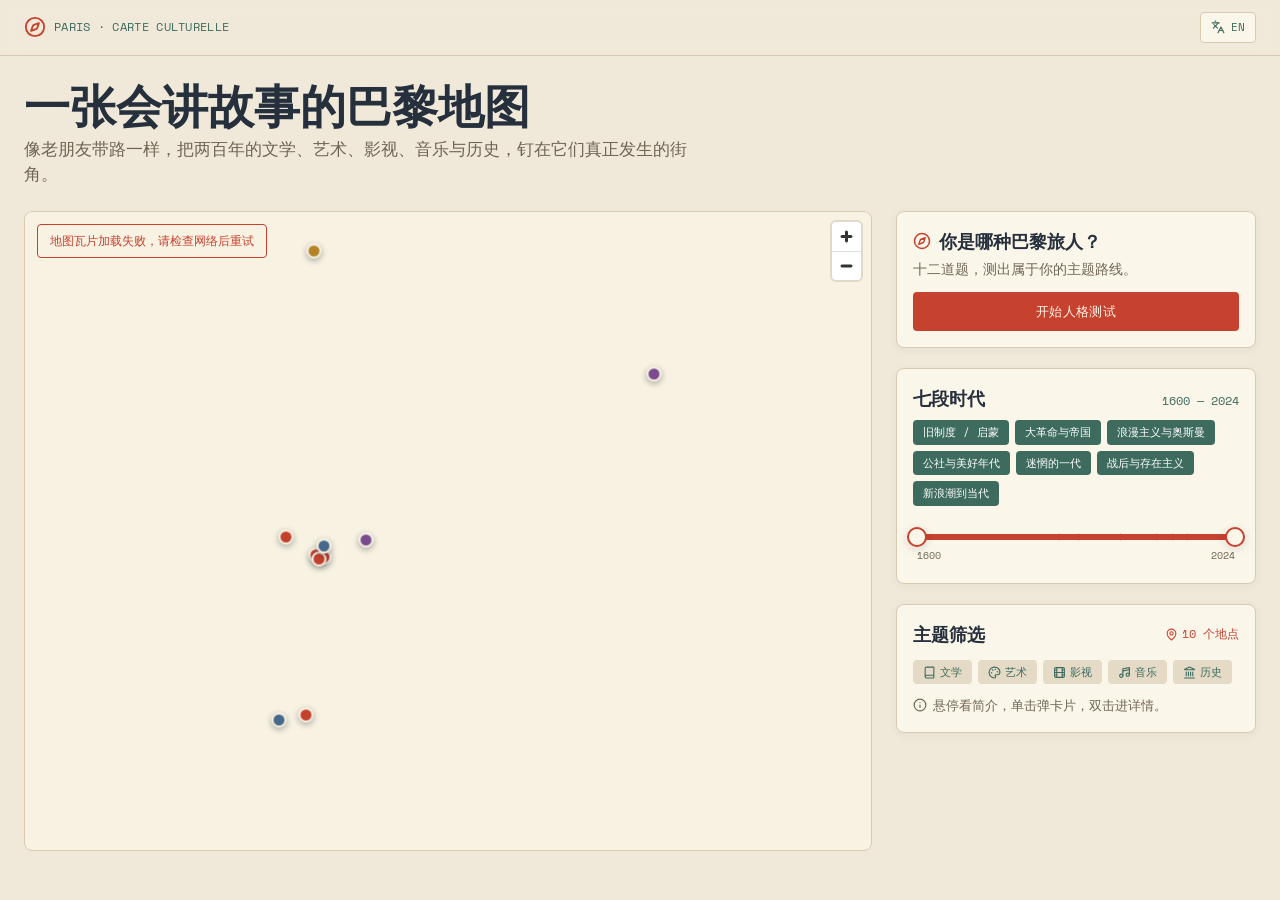
==== commit ac999546: "feat: 新增仓库版 PRD，修复底图为 OpenFreeMap 底图修复： - CARTO 矢量端点需 API key，未授权时返回伪装成复古地图的占位纹理   （印 API KEY REQUIR" ====
--- a/demo/index.html
+++ b/demo/index.html
@@ -7,11 +7,11 @@
   <title>Paris StoryMap — 巴黎城市时空文化地图（原型）</title>
   <meta name="description" content="巴黎城市时空文化地图交互原型：全城地图 + 时间轴、16 条主题故事线、旅行人格测试、POI 详情页。">
   <style>html,body,#root{width:100%;height:100%;margin:0}</style>
-  <script type="module" crossorigin src="./assets/index-B0Jtggas.js"></script>
+  <script type="module" crossorigin src="./assets/index-C9EZURBm.js"></script>
   <link rel="modulepreload" crossorigin href="./assets/rolldown-runtime-hePW80VL.js">
   <link rel="modulepreload" crossorigin href="./assets/vendor-0d-YAgJB.js">
   <link rel="stylesheet" crossorigin href="./assets/vendor-atIBR6Vi.css">
-  <link rel="stylesheet" crossorigin href="./assets/index-b8oenX63.css">
+  <link rel="stylesheet" crossorigin href="./assets/index-BW2uAtRZ.css">
 </head>
 <body arco-theme="light" theme-mode="light" agent_theme_mode="light">
   <div id="root"></div>
--- a/demo/assets/index-BW2uAtRZ.css
+++ b/demo/assets/index-BW2uAtRZ.css
@@ -0,0 +1 @@
+*,:before,:after{--tw-border-spacing-x: 0;--tw-border-spacing-y: 0;--tw-translate-x: 0;--tw-translate-y: 0;--tw-rotate: 0;--tw-skew-x: 0;--tw-skew-y: 0;--tw-scale-x: 1;--tw-scale-y: 1;--tw-pan-x: ;--tw-pan-y: ;--tw-pinch-zoom: ;--tw-scroll-snap-strictness: proximity;--tw-gradient-from-position: ;--tw-gradient-via-position: ;--tw-gradient-to-position: ;--tw-ordinal: ;--tw-slashed-zero: ;--tw-numeric-figure: ;--tw-numeric-spacing: ;--tw-numeric-fraction: ;--tw-ring-inset: ;--tw-ring-offset-width: 0px;--tw-ring-offset-color: #fff;--tw-ring-color: rgb(59 130 246 / .5);--tw-ring-offset-shadow: 0 0 #0000;--tw-ring-shadow: 0 0 #0000;--tw-shadow: 0 0 #0000;--tw-shadow-colored: 0 0 #0000;--tw-blur: ;--tw-brightness: ;--tw-contrast: ;--tw-grayscale: ;--tw-hue-rotate: ;--tw-invert: ;--tw-saturate: ;--tw-sepia: ;--tw-drop-shadow: ;--tw-backdrop-blur: ;--tw-backdrop-brightness: ;--tw-backdrop-contrast: ;--tw-backdrop-grayscale: ;--tw-backdrop-hue-rotate: ;--tw-backdrop-invert: ;--tw-backdrop-opacity: ;--tw-backdrop-saturate: ;--tw-backdrop-sepia: ;--tw-contain-size: ;--tw-contain-layout: ;--tw-contain-paint: ;--tw-contain-style: }::backdrop{--tw-border-spacing-x: 0;--tw-border-spacing-y: 0;--tw-translate-x: 0;--tw-translate-y: 0;--tw-rotate: 0;--tw-skew-x: 0;--tw-skew-y: 0;--tw-scale-x: 1;--tw-scale-y: 1;--tw-pan-x: ;--tw-pan-y: ;--tw-pinch-zoom: ;--tw-scroll-snap-strictness: proximity;--tw-gradient-from-position: ;--tw-gradient-via-position: ;--tw-gradient-to-position: ;--tw-ordinal: ;--tw-slashed-zero: ;--tw-numeric-figure: ;--tw-numeric-spacing: ;--tw-numeric-fraction: ;--tw-ring-inset: ;--tw-ring-offset-width: 0px;--tw-ring-offset-color: #fff;--tw-ring-color: rgb(59 130 246 / .5);--tw-ring-offset-shadow: 0 0 #0000;--tw-ring-shadow: 0 0 #0000;--tw-shadow: 0 0 #0000;--tw-shadow-colored: 0 0 #0000;--tw-blur: ;--tw-brightness: ;--tw-contrast: ;--tw-grayscale: ;--tw-hue-rotate: ;--tw-invert: ;--tw-saturate: ;--tw-sepia: ;--tw-drop-shadow: ;--tw-backdrop-blur: ;--tw-backdrop-brightness: ;--tw-backdrop-contrast: ;--tw-backdrop-grayscale: ;--tw-backdrop-hue-rotate: ;--tw-backdrop-invert: ;--tw-backdrop-opacity: ;--tw-backdrop-saturate: ;--tw-backdrop-sepia: ;--tw-contain-size: ;--tw-contain-layout: ;--tw-contain-paint: ;--tw-contain-style: }*,:before,:after{box-sizing:border-box;border-width:0;border-style:solid;border-color:#e5e7eb}:before,:after{--tw-content: ""}html,:host{line-height:1.5;-webkit-text-size-adjust:100%;-moz-tab-size:4;tab-size:4;font-family:ui-sans-serif,system-ui,sans-serif,"Apple Color Emoji","Segoe UI Emoji",Segoe UI Symbol,"Noto Color Emoji";font-feature-settings:normal;font-variation-settings:normal;-webkit-tap-highlight-color:transparent}body{margin:0;line-height:inherit}abbr:where([title]){text-decoration:underline dotted}h1,h2,h3,h4,h5,h6{font-size:inherit;font-weight:inherit}a{color:inherit;text-decoration:inherit}code,kbd,samp,pre{font-family:ui-monospace,SFMono-Regular,Menlo,Monaco,Consolas,Liberation Mono,Courier New,monospace;font-feature-settings:normal;font-variation-settings:normal;font-size:1em}button,input,optgroup,select,textarea{font-family:inherit;font-feature-settings:inherit;font-variation-settings:inherit;font-size:100%;font-weight:inherit;line-height:inherit;letter-spacing:inherit;color:inherit;margin:0;padding:0}button,input:where([type=button]),input:where([type=reset]),input:where([type=submit]){-webkit-appearance:button;background-color:transparent;background-image:none}[type=search]{-webkit-appearance:textfield;outline-offset:-2px}::-webkit-file-upload-button{-webkit-appearance:button;font:inherit}blockquote,dl,dd,h1,h2,h3,h4,h5,h6,hr,figure,p,pre{margin:0}fieldset{margin:0;padding:0}legend{padding:0}ol,ul,menu{list-style:none;margin:0;padding:0}dialog{padding:0}input::placeholder,textarea::placeholder{opacity:1;color:#9ca3af}button,[role=button]{cursor:pointer}:disabled{cursor:default}img,svg,video,canvas,audio,iframe,embed,object{display:block;vertical-align:middle}img,video{max-width:100%;height:auto}[hidden]:where(:not([hidden=until-found])){display:none}.container{width:100%}@media(min-width:640px){.container{max-width:640px}}@media(min-width:768px){.container{max-width:768px}}@media(min-width:1024px){.container{max-width:1024px}}@media(min-width:1280px){.container{max-width:1280px}}@media(min-width:1536px){.container{max-width:1536px}}.pointer-events-none{pointer-events:none}.visible{visibility:visible}.static{position:static}.fixed{position:fixed}.absolute{position:absolute}.relative{position:relative}.sticky{position:sticky}.inset-0{inset:0}.inset-x-0{left:0;right:0}.bottom-3{bottom:.75rem}.bottom-4{bottom:1rem}.bottom-6{bottom:1.5rem}.left-1\/2{left:50%}.left-3{left:.75rem}.right-2{right:.5rem}.right-3{right:.75rem}.top-0{top:0}.top-1\/2{top:50%}.top-2{top:.5rem}.top-3{top:.75rem}.z-10{z-index:10}.z-20{z-index:20}.z-30{z-index:30}.z-40{z-index:40}.z-50{z-index:50}.z-\[60\]{z-index:60}.order-1{order:1}.order-2{order:2}.m-1{margin:.25rem}.mx-auto{margin-left:auto;margin-right:auto}.mb-1{margin-bottom:.25rem}.mb-1\.5{margin-bottom:.375rem}.mb-2{margin-bottom:.5rem}.mb-3{margin-bottom:.75rem}.mb-4{margin-bottom:1rem}.mb-6{margin-bottom:1.5rem}.ml-2{margin-left:.5rem}.ml-3{margin-left:.75rem}.mt-0\.5{margin-top:.125rem}.mt-1{margin-top:.25rem}.mt-1\.5{margin-top:.375rem}.mt-10{margin-top:2.5rem}.mt-2{margin-top:.5rem}.mt-3{margin-top:.75rem}.mt-4{margin-top:1rem}.mt-5{margin-top:1.25rem}.mt-6{margin-top:1.5rem}.mt-7{margin-top:1.75rem}.mt-8{margin-top:2rem}.line-clamp-2{overflow:hidden;display:-webkit-box;-webkit-box-orient:vertical;-webkit-line-clamp:2}.block{display:block}.inline-block{display:inline-block}.flex{display:flex}.inline-flex{display:inline-flex}.table{display:table}.grid{display:grid}.hidden{display:none}.aspect-\[10\/7\]{aspect-ratio:10/7}.aspect-square{aspect-ratio:1 / 1}.size-2{width:.5rem;height:.5rem}.h-1{height:.25rem}.h-1\.5{height:.375rem}.h-10{height:2.5rem}.h-2{height:.5rem}.h-3{height:.75rem}.h-5{height:1.25rem}.h-56{height:14rem}.h-6{height:1.5rem}.h-7{height:1.75rem}.h-9{height:2.25rem}.h-\[440px\]{height:440px}.h-full{height:100%}.h-px{height:1px}.h-screen{height:100vh}.max-h-\[88vh\]{max-height:88vh}.min-h-screen{min-height:100vh}.w-10{width:2.5rem}.w-2{width:.5rem}.w-3{width:.75rem}.w-5{width:1.25rem}.w-6{width:1.5rem}.w-64{width:16rem}.w-7{width:1.75rem}.w-9{width:2.25rem}.w-\[min\(92\%\,420px\)\]{width:min(92%,420px)}.w-full{width:100%}.w-px{width:1px}.min-w-0{min-width:0px}.max-w-2xl{max-width:42rem}.max-w-3xl{max-width:48rem}.max-w-4xl{max-width:56rem}.max-w-5xl{max-width:64rem}.max-w-6xl{max-width:72rem}.max-w-7xl{max-width:80rem}.max-w-md{max-width:28rem}.flex-1{flex:1 1 0%}.flex-none{flex:none}.shrink-0{flex-shrink:0}.-translate-x-1\/2{--tw-translate-x: -50%;transform:translate(var(--tw-translate-x),var(--tw-translate-y)) rotate(var(--tw-rotate)) skew(var(--tw-skew-x)) skewY(var(--tw-skew-y)) scaleX(var(--tw-scale-x)) scaleY(var(--tw-scale-y))}.-translate-y-1\/2{--tw-translate-y: -50%;transform:translate(var(--tw-translate-x),var(--tw-translate-y)) rotate(var(--tw-rotate)) skew(var(--tw-skew-x)) skewY(var(--tw-skew-y)) scaleX(var(--tw-scale-x)) scaleY(var(--tw-scale-y))}.scale-\[1\.015\]{--tw-scale-x: 1.015;--tw-scale-y: 1.015;transform:translate(var(--tw-translate-x),var(--tw-translate-y)) rotate(var(--tw-rotate)) skew(var(--tw-skew-x)) skewY(var(--tw-skew-y)) scaleX(var(--tw-scale-x)) scaleY(var(--tw-scale-y))}.transform{transform:translate(var(--tw-translate-x),var(--tw-translate-y)) rotate(var(--tw-rotate)) skew(var(--tw-skew-x)) skewY(var(--tw-skew-y)) scaleX(var(--tw-scale-x)) scaleY(var(--tw-scale-y))}.cursor-grab{cursor:grab}.cursor-pointer{cursor:pointer}.touch-none{touch-action:none}.resize{resize:both}.grid-cols-1{grid-template-columns:repeat(1,minmax(0,1fr))}.grid-cols-2{grid-template-columns:repeat(2,minmax(0,1fr))}.flex-col{flex-direction:column}.flex-wrap{flex-wrap:wrap}.content-start{align-content:flex-start}.items-start{align-items:flex-start}.items-end{align-items:flex-end}.items-center{align-items:center}.items-baseline{align-items:baseline}.justify-center{justify-content:center}.justify-between{justify-content:space-between}.gap-1{gap:.25rem}.gap-1\.5{gap:.375rem}.gap-2{gap:.5rem}.gap-3{gap:.75rem}.gap-4{gap:1rem}.gap-5{gap:1.25rem}.gap-6{gap:1.5rem}.gap-px{gap:1px}.gap-x-2{column-gap:.5rem}.gap-x-3{column-gap:.75rem}.gap-x-6{column-gap:1.5rem}.gap-y-0\.5{row-gap:.125rem}.gap-y-1{row-gap:.25rem}.gap-y-3{row-gap:.75rem}.space-y-3>:not([hidden])~:not([hidden]){--tw-space-y-reverse: 0;margin-top:calc(.75rem * calc(1 - var(--tw-space-y-reverse)));margin-bottom:calc(.75rem * var(--tw-space-y-reverse))}.space-y-5>:not([hidden])~:not([hidden]){--tw-space-y-reverse: 0;margin-top:calc(1.25rem * calc(1 - var(--tw-space-y-reverse)));margin-bottom:calc(1.25rem * var(--tw-space-y-reverse))}.overflow-hidden{overflow:hidden}.overflow-y-auto{overflow-y:auto}.truncate{overflow:hidden;text-overflow:ellipsis;white-space:nowrap}.whitespace-nowrap{white-space:nowrap}.rounded{border-radius:.25rem}.rounded-\[4px\]{border-radius:4px}.rounded-\[8px\]{border-radius:8px}.rounded-full{border-radius:9999px}.rounded-lg{border-radius:.5rem}.rounded-r{border-top-right-radius:.25rem;border-bottom-right-radius:.25rem}.rounded-t-lg{border-top-left-radius:.5rem;border-top-right-radius:.5rem}.border{border-width:1px}.border-2{border-width:2px}.border-\[1\.5px\]{border-width:1.5px}.border-b{border-bottom-width:1px}.border-l-4{border-left-width:4px}.border-t{border-top-width:1px}.border-border{border-color:var(--border)}.border-primary{border-color:var(--primary)}.border-secondary{border-color:var(--secondary)}.bg-\[\#d9c89b\]\/\[0\.08\]{background-color:#d9c89b14}.bg-background{background-color:var(--background)}.bg-border{background-color:var(--border)}.bg-card{background-color:var(--card)}.bg-foreground{background-color:var(--foreground)}.bg-muted{background-color:var(--muted)}.bg-primary{background-color:var(--primary)}.bg-secondary{background-color:var(--secondary)}.object-cover{object-fit:cover}.p-0{padding:0}.p-1{padding:.25rem}.p-3{padding:.75rem}.p-4{padding:1rem}.p-5{padding:1.25rem}.p-6{padding:1.5rem}.px-1{padding-left:.25rem;padding-right:.25rem}.px-1\.5{padding-left:.375rem;padding-right:.375rem}.px-2{padding-left:.5rem;padding-right:.5rem}.px-2\.5{padding-left:.625rem;padding-right:.625rem}.px-3{padding-left:.75rem;padding-right:.75rem}.px-4{padding-left:1rem;padding-right:1rem}.px-5{padding-left:1.25rem;padding-right:1.25rem}.px-6{padding-left:1.5rem;padding-right:1.5rem}.px-8{padding-left:2rem;padding-right:2rem}.py-0\.5{padding-top:.125rem;padding-bottom:.125rem}.py-1{padding-top:.25rem;padding-bottom:.25rem}.py-1\.5{padding-top:.375rem;padding-bottom:.375rem}.py-10{padding-top:2.5rem;padding-bottom:2.5rem}.py-2{padding-top:.5rem;padding-bottom:.5rem}.py-2\.5{padding-top:.625rem;padding-bottom:.625rem}.py-3{padding-top:.75rem;padding-bottom:.75rem}.py-3\.5{padding-top:.875rem;padding-bottom:.875rem}.py-4{padding-top:1rem;padding-bottom:1rem}.py-5{padding-top:1.25rem;padding-bottom:1.25rem}.py-6{padding-top:1.5rem;padding-bottom:1.5rem}.py-8{padding-top:2rem;padding-bottom:2rem}.pb-1{padding-bottom:.25rem}.pb-10{padding-bottom:2.5rem}.pb-24{padding-bottom:6rem}.pr-10{padding-right:2.5rem}.pt-3{padding-top:.75rem}.pt-8{padding-top:2rem}.text-left{text-align:left}.text-center{text-align:center}.text-justify{text-align:justify}.text-2xl{font-size:1.5rem;line-height:2rem}.text-3xl{font-size:1.875rem;line-height:2.25rem}.text-lg{font-size:1.125rem;line-height:1.75rem}.text-sm{font-size:.875rem;line-height:1.25rem}.text-xl{font-size:1.25rem;line-height:1.75rem}.text-xs{font-size:.75rem;line-height:1rem}.uppercase{text-transform:uppercase}.lowercase{text-transform:lowercase}.italic{font-style:italic}.leading-loose{line-height:2}.leading-relaxed{line-height:1.625}.leading-snug{line-height:1.375}.leading-tight{line-height:1.25}.tracking-wide{letter-spacing:.025em}.tracking-widest{letter-spacing:.1em}.text-background{color:var(--background)}.text-foreground{color:var(--foreground)}.text-muted-foreground{color:var(--muted-foreground)}.text-primary{color:var(--primary)}.text-primary-foreground{color:var(--primary-foreground)}.text-secondary{color:var(--secondary)}.text-transparent{color:transparent}.text-white{--tw-text-opacity: 1;color:rgb(255 255 255 / var(--tw-text-opacity, 1))}.underline-offset-4{text-underline-offset:4px}.opacity-\[0\.04\]{opacity:.04}.mix-blend-multiply{mix-blend-mode:multiply}.ring{--tw-ring-offset-shadow: var(--tw-ring-inset) 0 0 0 var(--tw-ring-offset-width) var(--tw-ring-offset-color);--tw-ring-shadow: var(--tw-ring-inset) 0 0 0 calc(3px + var(--tw-ring-offset-width)) var(--tw-ring-color);box-shadow:var(--tw-ring-offset-shadow),var(--tw-ring-shadow),var(--tw-shadow, 0 0 #0000)}.blur{--tw-blur: blur(8px);filter:var(--tw-blur) var(--tw-brightness) var(--tw-contrast) var(--tw-grayscale) var(--tw-hue-rotate) var(--tw-invert) var(--tw-saturate) var(--tw-sepia) var(--tw-drop-shadow)}.invert{--tw-invert: invert(100%);filter:var(--tw-blur) var(--tw-brightness) var(--tw-contrast) var(--tw-grayscale) var(--tw-hue-rotate) var(--tw-invert) var(--tw-saturate) var(--tw-sepia) var(--tw-drop-shadow)}.filter{filter:var(--tw-blur) var(--tw-brightness) var(--tw-contrast) var(--tw-grayscale) var(--tw-hue-rotate) var(--tw-invert) var(--tw-saturate) var(--tw-sepia) var(--tw-drop-shadow)}.backdrop-blur{--tw-backdrop-blur: blur(8px);-webkit-backdrop-filter:var(--tw-backdrop-blur) var(--tw-backdrop-brightness) var(--tw-backdrop-contrast) var(--tw-backdrop-grayscale) var(--tw-backdrop-hue-rotate) var(--tw-backdrop-invert) var(--tw-backdrop-opacity) var(--tw-backdrop-saturate) var(--tw-backdrop-sepia);backdrop-filter:var(--tw-backdrop-blur) var(--tw-backdrop-brightness) var(--tw-backdrop-contrast) var(--tw-backdrop-grayscale) var(--tw-backdrop-hue-rotate) var(--tw-backdrop-invert) var(--tw-backdrop-opacity) var(--tw-backdrop-saturate) var(--tw-backdrop-sepia)}.transition{transition-property:color,background-color,border-color,text-decoration-color,fill,stroke,opacity,box-shadow,transform,filter,backdrop-filter;transition-timing-function:cubic-bezier(.4,0,.2,1);transition-duration:.15s}.transition-\[background\]{transition-property:background;transition-timing-function:cubic-bezier(.4,0,.2,1);transition-duration:.15s}.transition-all{transition-property:all;transition-timing-function:cubic-bezier(.4,0,.2,1);transition-duration:.15s}.transition-colors{transition-property:color,background-color,border-color,text-decoration-color,fill,stroke;transition-timing-function:cubic-bezier(.4,0,.2,1);transition-duration:.15s}.transition-transform{transition-property:transform;transition-timing-function:cubic-bezier(.4,0,.2,1);transition-duration:.15s}.duration-200{transition-duration:.2s}.duration-300{transition-duration:.3s}html{background-color:#fff;color-scheme:light;--preview-border-color: rgba(0, 0, 0, .15)}html[data-theme=dark]{background-color:#1e1e1e;color-scheme:dark;--preview-border-color: rgba(255, 255, 255, .2)}:root{--background: #F0E9DA;--foreground: #26303D;--card: #FBF6EA;--card-foreground: #26303D;--popover: #FBF6EA;--popover-foreground: #26303D;--primary: #C6412E;--primary-foreground: #FBF6EA;--secondary: #3D6B5E;--secondary-foreground: #FBF6EA;--muted: #E4DAC5;--muted-foreground: #6E6553;--accent: #3D6B5E;--accent-foreground: #FBF6EA;--destructive: #8A2A1E;--destructive-foreground: #FBF6EA;--border: #D8CBB0;--input: #D8CBB0;--ring: #C6412E}.dark{--background: #F0E9DA;--foreground: #26303D;--card: #FBF6EA;--card-foreground: #26303D;--popover: #FBF6EA;--popover-foreground: #26303D;--primary: #C6412E;--primary-foreground: #FBF6EA;--secondary: #3D6B5E;--secondary-foreground: #FBF6EA;--muted: #E4DAC5;--muted-foreground: #6E6553;--accent: #3D6B5E;--accent-foreground: #FBF6EA;--destructive: #8A2A1E;--destructive-foreground: #FBF6EA;--border: #D8CBB0;--input: #D8CBB0;--ring: #C6412E}*,:after,:before,::backdrop,::file-selector-button{box-sizing:border-box;border:0 solid;margin:0;padding:0}html{-webkit-text-size-adjust:100%;tab-size:4;-webkit-tap-highlight-color:transparent}hr{height:0;color:inherit;border-top-width:1px}abbr:where([title]){-webkit-text-decoration:underline dotted;text-decoration:underline dotted}b,strong{font-weight:bolder}code,kbd,samp,pre{font-size:1em}small{font-size:80%}sub,sup{font-size:75%;line-height:0;position:relative;vertical-align:baseline}sub{bottom:-.25em}sup{top:-.5em}table{text-indent:0;border-color:inherit;border-collapse:collapse}:-moz-focusring{outline:auto}progress{vertical-align:baseline}summary{display:list-item}img,video,canvas,audio,iframe,embed,object{display:block;vertical-align:middle}svg{vertical-align:middle}img,video{max-width:100%;height:auto;max-height:100%}button,input,optgroup,select,textarea,::file-selector-button{font:inherit;font-feature-settings:inherit;font-variation-settings:inherit;letter-spacing:inherit;color:inherit;background:transparent;opacity:1}button,select{text-transform:none}button,input:where([type=button],[type=reset],[type=submit]),::file-selector-button{appearance:button;-webkit-appearance:button}:where(select:is([multiple],[size])) optgroup{font-weight:bolder}:where(select:is([multiple],[size])) optgroup option{padding-inline-start:20px}::file-selector-button{margin-inline-end:4px}::placeholder{opacity:1}@supports (not (-webkit-appearance: -apple-pay-button)) or (contain-intrinsic-size: 1px){::placeholder{color:color-mix(in oklab,currentcolor 50%,transparent)}}textarea{resize:vertical}::-webkit-search-decoration{-webkit-appearance:none}::-webkit-date-and-time-value{min-height:1lh;text-align:inherit}::-webkit-datetime-edit{display:inline-flex}::-webkit-datetime-edit-fields-wrapper{padding:0}::-webkit-datetime-edit,::-webkit-datetime-edit-year-field,::-webkit-datetime-edit-month-field,::-webkit-datetime-edit-day-field,::-webkit-datetime-edit-hour-field,::-webkit-datetime-edit-minute-field,::-webkit-datetime-edit-second-field,::-webkit-datetime-edit-millisecond-field,::-webkit-datetime-edit-meridiem-field{padding-block:0}::-webkit-calendar-picker-indicator{line-height:1}:-moz-ui-invalid{box-shadow:none}::-webkit-inner-spin-button,::-webkit-outer-spin-button{height:auto}[hidden]:where(:not([hidden=until-found])){display:none!important}:root{--ink: #2b2419;--ink-soft: #5a4f3c;--paper: #efe6d2;--paper-2: #e6d9bd;--gold: #a9842f;--gold-bright: #caa454;--cinnabar: #9e2b25;--cinnabar-bright: #c0392b;--jade: #5d7a5a;--line: rgba(43,36,25,.16);--shadow: rgba(43,36,25,.28);--color-primary: #8B6914;--color-primary-hover: #6B4F10;--color-primary-soft: #F5EDDE;--color-success: #5B8C5A;--color-success-soft: rgba(91, 140, 90, .14);--color-warning: #D4A853;--color-warning-soft: rgba(212, 168, 83, .16);--color-danger: #B8453A;--color-danger-soft: rgba(184, 69, 58, .14);--color-surface: rgba(255, 250, 238, .92);--color-surface-strong: rgba(255, 252, 243, .96);--color-surface-muted: #F5F0E6;--color-surface-alt: #F0EAD6;--color-bg: #F5F0E6;--color-bg-elevated: #F0EAD6;--color-text: #3D2E1F;--color-text-secondary: #6B5B4E;--color-text-tertiary: #9B8C7D;--color-border: #D5C9B5;--color-border-strong: #BFAD93;--color-white: #FFFDF8;--radius-sm: 10px;--radius-md: 14px;--radius-lg: 18px;--radius-xl: 24px;--radius-pill: 999px;--shadow-sm: 0 8px 18px rgba(80, 50, 20, .06);--shadow-md: 0 16px 36px rgba(80, 50, 20, .1);--shadow-lg: 0 28px 56px rgba(80, 50, 20, .14);--space-1: 4px;--space-2: 8px;--space-3: 12px;--space-4: 16px;--space-5: 20px;--space-6: 24px;--space-7: 32px;--space-8: 40px;--motion-fast: .16s;--motion-base: .22s;--motion-slow: .36s;--ease-standard: cubic-bezier(.2, 0, 0, 1);--font-ui: "Inter", "SF Pro Display", "PingFang SC", "Noto Sans SC", sans-serif;--font-serif: "Noto Serif SC", "Songti SC", serif}.hover\:-translate-y-0\.5:hover{--tw-translate-y: -.125rem;transform:translate(var(--tw-translate-x),var(--tw-translate-y)) rotate(var(--tw-rotate)) skew(var(--tw-skew-x)) skewY(var(--tw-skew-y)) scaleX(var(--tw-scale-x)) scaleY(var(--tw-scale-y))}.hover\:bg-muted:hover{background-color:var(--muted)}.hover\:text-foreground:hover{color:var(--foreground)}.hover\:underline:hover{text-decoration-line:underline}.hover\:brightness-95:hover{--tw-brightness: brightness(.95);filter:var(--tw-blur) var(--tw-brightness) var(--tw-contrast) var(--tw-grayscale) var(--tw-hue-rotate) var(--tw-invert) var(--tw-saturate) var(--tw-sepia) var(--tw-drop-shadow)}.hover\:brightness-\[\.98\]:hover,.hover\:brightness-\[0\.98\]:hover{--tw-brightness: brightness(.98);filter:var(--tw-blur) var(--tw-brightness) var(--tw-contrast) var(--tw-grayscale) var(--tw-hue-rotate) var(--tw-invert) var(--tw-saturate) var(--tw-sepia) var(--tw-drop-shadow)}.hover\:brightness-\[0\.99\]:hover{--tw-brightness: brightness(.99);filter:var(--tw-blur) var(--tw-brightness) var(--tw-contrast) var(--tw-grayscale) var(--tw-hue-rotate) var(--tw-invert) var(--tw-saturate) var(--tw-sepia) var(--tw-drop-shadow)}.focus\:outline-none:focus{outline:2px solid transparent;outline-offset:2px}.focus-visible\:outline:focus-visible{outline-style:solid}.focus-visible\:outline-2:focus-visible{outline-width:2px}.focus-visible\:outline-offset-2:focus-visible{outline-offset:2px}.focus-visible\:outline-\[\#3D6B5E\]:focus-visible{outline-color:#3d6b5e}.focus-visible\:outline-\[\#C6412E\]:focus-visible{outline-color:#c6412e}.focus-visible\:outline-primary:focus-visible{outline-color:var(--primary)}.disabled\:cursor-not-allowed:disabled{cursor:not-allowed}.disabled\:opacity-40:disabled{opacity:.4}.group:hover .group-hover\:translate-x-0\.5{--tw-translate-x: .125rem;transform:translate(var(--tw-translate-x),var(--tw-translate-y)) rotate(var(--tw-rotate)) skew(var(--tw-skew-x)) skewY(var(--tw-skew-y)) scaleX(var(--tw-scale-x)) scaleY(var(--tw-scale-y))}@media(min-width:640px){.sm\:block{display:block}.sm\:inline{display:inline}.sm\:h-72{height:18rem}.sm\:h-\[560px\]{height:560px}.sm\:grid-cols-2{grid-template-columns:repeat(2,minmax(0,1fr))}.sm\:items-center{align-items:center}.sm\:rounded-lg{border-radius:.5rem}.sm\:p-6{padding:1.5rem}.sm\:p-7{padding:1.75rem}.sm\:p-9{padding:2.25rem}.sm\:px-6{padding-left:1.5rem;padding-right:1.5rem}.sm\:text-4xl{font-size:2.25rem;line-height:2.5rem}}@media(min-width:768px){.md\:grid-cols-2{grid-template-columns:repeat(2,minmax(0,1fr))}}@media(min-width:1024px){.lg\:sticky{position:sticky}.lg\:top-20{top:5rem}.lg\:order-1{order:1}.lg\:order-2{order:2}.lg\:h-\[640px\]{height:640px}.lg\:grid-cols-2{grid-template-columns:repeat(2,minmax(0,1fr))}.lg\:grid-cols-3{grid-template-columns:repeat(3,minmax(0,1fr))}.lg\:grid-cols-\[1fr_360px\]{grid-template-columns:1fr 360px}.lg\:px-10{padding-left:2.5rem;padding-right:2.5rem}}
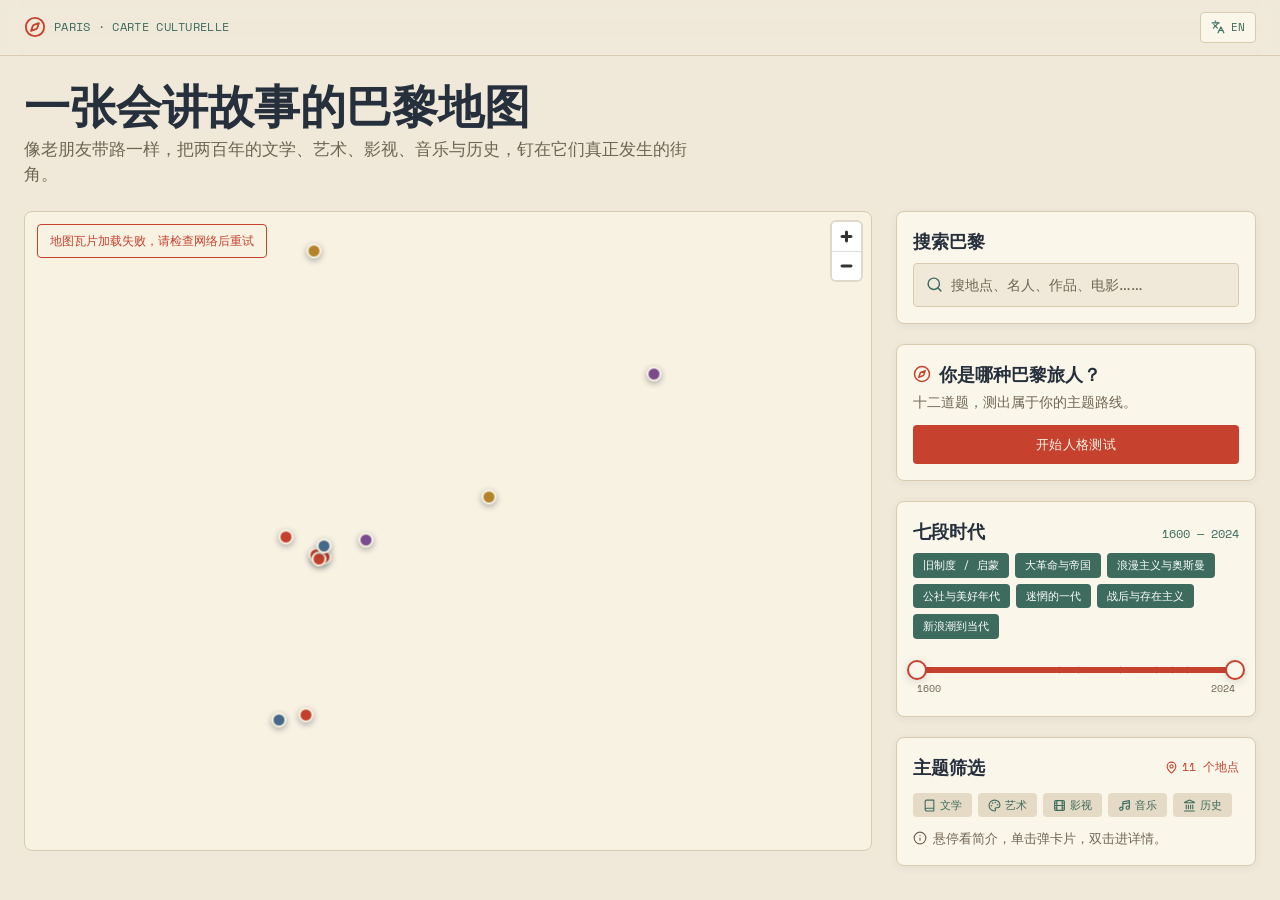
==== commit d2ef968e: "feat(search): 补上五维搜索并暴露匹配原因 - 搜索覆盖 POI 中文名/法文原名/英文名/关联名人/关联作品影视 - 每条建议标明匹配原因与命中类型标签（地点名/名人/作品/影视/别名）" ====
--- a/demo/index.html
+++ b/demo/index.html
@@ -7,11 +7,11 @@
   <title>Paris StoryMap — 巴黎城市时空文化地图（原型）</title>
   <meta name="description" content="巴黎城市时空文化地图交互原型：全城地图 + 时间轴、16 条主题故事线、旅行人格测试、POI 详情页。">
   <style>html,body,#root{width:100%;height:100%;margin:0}</style>
-  <script type="module" crossorigin src="./assets/index-C9EZURBm.js"></script>
+  <script type="module" crossorigin src="./assets/index-BBaoC3QO.js"></script>
   <link rel="modulepreload" crossorigin href="./assets/rolldown-runtime-hePW80VL.js">
-  <link rel="modulepreload" crossorigin href="./assets/vendor-0d-YAgJB.js">
+  <link rel="modulepreload" crossorigin href="./assets/vendor-CZ6hpzu-.js">
   <link rel="stylesheet" crossorigin href="./assets/vendor-atIBR6Vi.css">
-  <link rel="stylesheet" crossorigin href="./assets/index-BW2uAtRZ.css">
+  <link rel="stylesheet" crossorigin href="./assets/index-BSWx4HhX.css">
 </head>
 <body arco-theme="light" theme-mode="light" agent_theme_mode="light">
   <div id="root"></div>
--- a/demo/assets/index-BSWx4HhX.css
+++ b/demo/assets/index-BSWx4HhX.css
@@ -0,0 +1 @@
+*,:before,:after{--tw-border-spacing-x: 0;--tw-border-spacing-y: 0;--tw-translate-x: 0;--tw-translate-y: 0;--tw-rotate: 0;--tw-skew-x: 0;--tw-skew-y: 0;--tw-scale-x: 1;--tw-scale-y: 1;--tw-pan-x: ;--tw-pan-y: ;--tw-pinch-zoom: ;--tw-scroll-snap-strictness: proximity;--tw-gradient-from-position: ;--tw-gradient-via-position: ;--tw-gradient-to-position: ;--tw-ordinal: ;--tw-slashed-zero: ;--tw-numeric-figure: ;--tw-numeric-spacing: ;--tw-numeric-fraction: ;--tw-ring-inset: ;--tw-ring-offset-width: 0px;--tw-ring-offset-color: #fff;--tw-ring-color: rgb(59 130 246 / .5);--tw-ring-offset-shadow: 0 0 #0000;--tw-ring-shadow: 0 0 #0000;--tw-shadow: 0 0 #0000;--tw-shadow-colored: 0 0 #0000;--tw-blur: ;--tw-brightness: ;--tw-contrast: ;--tw-grayscale: ;--tw-hue-rotate: ;--tw-invert: ;--tw-saturate: ;--tw-sepia: ;--tw-drop-shadow: ;--tw-backdrop-blur: ;--tw-backdrop-brightness: ;--tw-backdrop-contrast: ;--tw-backdrop-grayscale: ;--tw-backdrop-hue-rotate: ;--tw-backdrop-invert: ;--tw-backdrop-opacity: ;--tw-backdrop-saturate: ;--tw-backdrop-sepia: ;--tw-contain-size: ;--tw-contain-layout: ;--tw-contain-paint: ;--tw-contain-style: }::backdrop{--tw-border-spacing-x: 0;--tw-border-spacing-y: 0;--tw-translate-x: 0;--tw-translate-y: 0;--tw-rotate: 0;--tw-skew-x: 0;--tw-skew-y: 0;--tw-scale-x: 1;--tw-scale-y: 1;--tw-pan-x: ;--tw-pan-y: ;--tw-pinch-zoom: ;--tw-scroll-snap-strictness: proximity;--tw-gradient-from-position: ;--tw-gradient-via-position: ;--tw-gradient-to-position: ;--tw-ordinal: ;--tw-slashed-zero: ;--tw-numeric-figure: ;--tw-numeric-spacing: ;--tw-numeric-fraction: ;--tw-ring-inset: ;--tw-ring-offset-width: 0px;--tw-ring-offset-color: #fff;--tw-ring-color: rgb(59 130 246 / .5);--tw-ring-offset-shadow: 0 0 #0000;--tw-ring-shadow: 0 0 #0000;--tw-shadow: 0 0 #0000;--tw-shadow-colored: 0 0 #0000;--tw-blur: ;--tw-brightness: ;--tw-contrast: ;--tw-grayscale: ;--tw-hue-rotate: ;--tw-invert: ;--tw-saturate: ;--tw-sepia: ;--tw-drop-shadow: ;--tw-backdrop-blur: ;--tw-backdrop-brightness: ;--tw-backdrop-contrast: ;--tw-backdrop-grayscale: ;--tw-backdrop-hue-rotate: ;--tw-backdrop-invert: ;--tw-backdrop-opacity: ;--tw-backdrop-saturate: ;--tw-backdrop-sepia: ;--tw-contain-size: ;--tw-contain-layout: ;--tw-contain-paint: ;--tw-contain-style: }*,:before,:after{box-sizing:border-box;border-width:0;border-style:solid;border-color:#e5e7eb}:before,:after{--tw-content: ""}html,:host{line-height:1.5;-webkit-text-size-adjust:100%;-moz-tab-size:4;tab-size:4;font-family:ui-sans-serif,system-ui,sans-serif,"Apple Color Emoji","Segoe UI Emoji",Segoe UI Symbol,"Noto Color Emoji";font-feature-settings:normal;font-variation-settings:normal;-webkit-tap-highlight-color:transparent}body{margin:0;line-height:inherit}abbr:where([title]){text-decoration:underline dotted}h1,h2,h3,h4,h5,h6{font-size:inherit;font-weight:inherit}a{color:inherit;text-decoration:inherit}code,kbd,samp,pre{font-family:ui-monospace,SFMono-Regular,Menlo,Monaco,Consolas,Liberation Mono,Courier New,monospace;font-feature-settings:normal;font-variation-settings:normal;font-size:1em}button,input,optgroup,select,textarea{font-family:inherit;font-feature-settings:inherit;font-variation-settings:inherit;font-size:100%;font-weight:inherit;line-height:inherit;letter-spacing:inherit;color:inherit;margin:0;padding:0}button,input:where([type=button]),input:where([type=reset]),input:where([type=submit]){-webkit-appearance:button;background-color:transparent;background-image:none}[type=search]{-webkit-appearance:textfield;outline-offset:-2px}::-webkit-file-upload-button{-webkit-appearance:button;font:inherit}blockquote,dl,dd,h1,h2,h3,h4,h5,h6,hr,figure,p,pre{margin:0}fieldset{margin:0;padding:0}legend{padding:0}ol,ul,menu{list-style:none;margin:0;padding:0}dialog{padding:0}input::placeholder,textarea::placeholder{opacity:1;color:#9ca3af}button,[role=button]{cursor:pointer}:disabled{cursor:default}img,svg,video,canvas,audio,iframe,embed,object{display:block;vertical-align:middle}img,video{max-width:100%;height:auto}[hidden]:where(:not([hidden=until-found])){display:none}.container{width:100%}@media(min-width:640px){.container{max-width:640px}}@media(min-width:768px){.container{max-width:768px}}@media(min-width:1024px){.container{max-width:1024px}}@media(min-width:1280px){.container{max-width:1280px}}@media(min-width:1536px){.container{max-width:1536px}}.pointer-events-none{pointer-events:none}.visible{visibility:visible}.static{position:static}.fixed{position:fixed}.absolute{position:absolute}.relative{position:relative}.sticky{position:sticky}.inset-0{inset:0}.inset-x-0{left:0;right:0}.bottom-3{bottom:.75rem}.bottom-4{bottom:1rem}.bottom-6{bottom:1.5rem}.left-1\/2{left:50%}.left-3{left:.75rem}.right-2{right:.5rem}.right-3{right:.75rem}.top-0{top:0}.top-1\/2{top:50%}.top-2{top:.5rem}.top-3{top:.75rem}.z-10{z-index:10}.z-20{z-index:20}.z-30{z-index:30}.z-40{z-index:40}.z-50{z-index:50}.z-\[60\]{z-index:60}.z-\[70\]{z-index:70}.order-1{order:1}.order-2{order:2}.m-1{margin:.25rem}.mx-auto{margin-left:auto;margin-right:auto}.mb-1{margin-bottom:.25rem}.mb-1\.5{margin-bottom:.375rem}.mb-2{margin-bottom:.5rem}.mb-3{margin-bottom:.75rem}.mb-4{margin-bottom:1rem}.mb-6{margin-bottom:1.5rem}.ml-2{margin-left:.5rem}.ml-3{margin-left:.75rem}.mt-0\.5{margin-top:.125rem}.mt-1{margin-top:.25rem}.mt-1\.5{margin-top:.375rem}.mt-10{margin-top:2.5rem}.mt-2{margin-top:.5rem}.mt-3{margin-top:.75rem}.mt-4{margin-top:1rem}.mt-5{margin-top:1.25rem}.mt-6{margin-top:1.5rem}.mt-7{margin-top:1.75rem}.mt-8{margin-top:2rem}.line-clamp-2{overflow:hidden;display:-webkit-box;-webkit-box-orient:vertical;-webkit-line-clamp:2}.block{display:block}.inline-block{display:inline-block}.flex{display:flex}.inline-flex{display:inline-flex}.table{display:table}.grid{display:grid}.hidden{display:none}.aspect-\[10\/7\]{aspect-ratio:10/7}.aspect-square{aspect-ratio:1 / 1}.size-2{width:.5rem;height:.5rem}.h-1{height:.25rem}.h-1\.5{height:.375rem}.h-10{height:2.5rem}.h-11{height:2.75rem}.h-2{height:.5rem}.h-3{height:.75rem}.h-5{height:1.25rem}.h-56{height:14rem}.h-6{height:1.5rem}.h-7{height:1.75rem}.h-9{height:2.25rem}.h-\[440px\]{height:440px}.h-full{height:100%}.h-px{height:1px}.h-screen{height:100vh}.max-h-72{max-height:18rem}.max-h-\[88vh\]{max-height:88vh}.min-h-screen{min-height:100vh}.w-10{width:2.5rem}.w-2{width:.5rem}.w-3{width:.75rem}.w-5{width:1.25rem}.w-6{width:1.5rem}.w-64{width:16rem}.w-7{width:1.75rem}.w-9{width:2.25rem}.w-\[min\(92\%\,420px\)\]{width:min(92%,420px)}.w-full{width:100%}.w-px{width:1px}.min-w-0{min-width:0px}.max-w-2xl{max-width:42rem}.max-w-3xl{max-width:48rem}.max-w-4xl{max-width:56rem}.max-w-5xl{max-width:64rem}.max-w-6xl{max-width:72rem}.max-w-7xl{max-width:80rem}.max-w-md{max-width:28rem}.flex-1{flex:1 1 0%}.flex-none{flex:none}.shrink-0{flex-shrink:0}.-translate-x-1\/2{--tw-translate-x: -50%;transform:translate(var(--tw-translate-x),var(--tw-translate-y)) rotate(var(--tw-rotate)) skew(var(--tw-skew-x)) skewY(var(--tw-skew-y)) scaleX(var(--tw-scale-x)) scaleY(var(--tw-scale-y))}.-translate-y-1\/2{--tw-translate-y: -50%;transform:translate(var(--tw-translate-x),var(--tw-translate-y)) rotate(var(--tw-rotate)) skew(var(--tw-skew-x)) skewY(var(--tw-skew-y)) scaleX(var(--tw-scale-x)) scaleY(var(--tw-scale-y))}.scale-\[1\.015\]{--tw-scale-x: 1.015;--tw-scale-y: 1.015;transform:translate(var(--tw-translate-x),var(--tw-translate-y)) rotate(var(--tw-rotate)) skew(var(--tw-skew-x)) skewY(var(--tw-skew-y)) scaleX(var(--tw-scale-x)) scaleY(var(--tw-scale-y))}.transform{transform:translate(var(--tw-translate-x),var(--tw-translate-y)) rotate(var(--tw-rotate)) skew(var(--tw-skew-x)) skewY(var(--tw-skew-y)) scaleX(var(--tw-scale-x)) scaleY(var(--tw-scale-y))}.cursor-grab{cursor:grab}.cursor-pointer{cursor:pointer}.touch-none{touch-action:none}.resize{resize:both}.grid-cols-1{grid-template-columns:repeat(1,minmax(0,1fr))}.grid-cols-2{grid-template-columns:repeat(2,minmax(0,1fr))}.flex-col{flex-direction:column}.flex-wrap{flex-wrap:wrap}.content-start{align-content:flex-start}.items-start{align-items:flex-start}.items-end{align-items:flex-end}.items-center{align-items:center}.items-baseline{align-items:baseline}.justify-center{justify-content:center}.justify-between{justify-content:space-between}.gap-1{gap:.25rem}.gap-1\.5{gap:.375rem}.gap-2{gap:.5rem}.gap-3{gap:.75rem}.gap-4{gap:1rem}.gap-5{gap:1.25rem}.gap-6{gap:1.5rem}.gap-px{gap:1px}.gap-x-2{column-gap:.5rem}.gap-x-3{column-gap:.75rem}.gap-x-6{column-gap:1.5rem}.gap-y-0\.5{row-gap:.125rem}.gap-y-1{row-gap:.25rem}.gap-y-3{row-gap:.75rem}.space-y-3>:not([hidden])~:not([hidden]){--tw-space-y-reverse: 0;margin-top:calc(.75rem * calc(1 - var(--tw-space-y-reverse)));margin-bottom:calc(.75rem * var(--tw-space-y-reverse))}.space-y-5>:not([hidden])~:not([hidden]){--tw-space-y-reverse: 0;margin-top:calc(1.25rem * calc(1 - var(--tw-space-y-reverse)));margin-bottom:calc(1.25rem * var(--tw-space-y-reverse))}.overflow-auto{overflow:auto}.overflow-hidden{overflow:hidden}.overflow-y-auto{overflow-y:auto}.truncate{overflow:hidden;text-overflow:ellipsis;white-space:nowrap}.whitespace-nowrap{white-space:nowrap}.rounded{border-radius:.25rem}.rounded-\[4px\]{border-radius:4px}.rounded-\[8px\]{border-radius:8px}.rounded-full{border-radius:9999px}.rounded-lg{border-radius:.5rem}.rounded-r{border-top-right-radius:.25rem;border-bottom-right-radius:.25rem}.rounded-t-lg{border-top-left-radius:.5rem;border-top-right-radius:.5rem}.border{border-width:1px}.border-2{border-width:2px}.border-\[1\.5px\]{border-width:1.5px}.border-b{border-bottom-width:1px}.border-l-4{border-left-width:4px}.border-t{border-top-width:1px}.border-\[\#B5852A\]\/40{border-color:#b5852a66}.border-border{border-color:var(--border)}.border-primary{border-color:var(--primary)}.border-secondary{border-color:var(--secondary)}.bg-\[\#DDE5EE\]{--tw-bg-opacity: 1;background-color:rgb(221 229 238 / var(--tw-bg-opacity, 1))}.bg-\[\#DDE8E2\]{--tw-bg-opacity: 1;background-color:rgb(221 232 226 / var(--tw-bg-opacity, 1))}.bg-\[\#E6DFEF\]{--tw-bg-opacity: 1;background-color:rgb(230 223 239 / var(--tw-bg-opacity, 1))}.bg-\[\#E8DDD0\]{--tw-bg-opacity: 1;background-color:rgb(232 221 208 / var(--tw-bg-opacity, 1))}.bg-\[\#F1E2C9\]{--tw-bg-opacity: 1;background-color:rgb(241 226 201 / var(--tw-bg-opacity, 1))}.bg-\[\#d9c89b\]\/\[0\.08\]{background-color:#d9c89b14}.bg-background{background-color:var(--background)}.bg-border{background-color:var(--border)}.bg-card{background-color:var(--card)}.bg-foreground{background-color:var(--foreground)}.bg-muted{background-color:var(--muted)}.bg-primary{background-color:var(--primary)}.bg-secondary{background-color:var(--secondary)}.bg-transparent{background-color:transparent}.object-cover{object-fit:cover}.p-0{padding:0}.p-1{padding:.25rem}.p-3{padding:.75rem}.p-4{padding:1rem}.p-5{padding:1.25rem}.p-6{padding:1.5rem}.px-1{padding-left:.25rem;padding-right:.25rem}.px-1\.5{padding-left:.375rem;padding-right:.375rem}.px-2{padding-left:.5rem;padding-right:.5rem}.px-2\.5{padding-left:.625rem;padding-right:.625rem}.px-3{padding-left:.75rem;padding-right:.75rem}.px-4{padding-left:1rem;padding-right:1rem}.px-5{padding-left:1.25rem;padding-right:1.25rem}.px-6{padding-left:1.5rem;padding-right:1.5rem}.px-8{padding-left:2rem;padding-right:2rem}.py-0\.5{padding-top:.125rem;padding-bottom:.125rem}.py-1{padding-top:.25rem;padding-bottom:.25rem}.py-1\.5{padding-top:.375rem;padding-bottom:.375rem}.py-10{padding-top:2.5rem;padding-bottom:2.5rem}.py-2{padding-top:.5rem;padding-bottom:.5rem}.py-2\.5{padding-top:.625rem;padding-bottom:.625rem}.py-3{padding-top:.75rem;padding-bottom:.75rem}.py-3\.5{padding-top:.875rem;padding-bottom:.875rem}.py-4{padding-top:1rem;padding-bottom:1rem}.py-5{padding-top:1.25rem;padding-bottom:1.25rem}.py-6{padding-top:1.5rem;padding-bottom:1.5rem}.py-8{padding-top:2rem;padding-bottom:2rem}.pb-1{padding-bottom:.25rem}.pb-10{padding-bottom:2.5rem}.pb-24{padding-bottom:6rem}.pr-10{padding-right:2.5rem}.pt-3{padding-top:.75rem}.pt-8{padding-top:2rem}.text-left{text-align:left}.text-center{text-align:center}.text-justify{text-align:justify}.text-2xl{font-size:1.5rem;line-height:2rem}.text-3xl{font-size:1.875rem;line-height:2.25rem}.text-lg{font-size:1.125rem;line-height:1.75rem}.text-sm{font-size:.875rem;line-height:1.25rem}.text-xl{font-size:1.25rem;line-height:1.75rem}.text-xs{font-size:.75rem;line-height:1rem}.font-semibold{font-weight:600}.uppercase{text-transform:uppercase}.lowercase{text-transform:lowercase}.italic{font-style:italic}.leading-loose{line-height:2}.leading-relaxed{line-height:1.625}.leading-snug{line-height:1.375}.leading-tight{line-height:1.25}.tracking-wide{letter-spacing:.025em}.tracking-widest{letter-spacing:.1em}.text-\[\#476A8E\]{--tw-text-opacity: 1;color:rgb(71 106 142 / var(--tw-text-opacity, 1))}.text-\[\#6B4A80\]{--tw-text-opacity: 1;color:rgb(107 74 128 / var(--tw-text-opacity, 1))}.text-\[\#755018\]{--tw-text-opacity: 1;color:rgb(117 80 24 / var(--tw-text-opacity, 1))}.text-\[\#8A5A16\]{--tw-text-opacity: 1;color:rgb(138 90 22 / var(--tw-text-opacity, 1))}.text-background{color:var(--background)}.text-foreground{color:var(--foreground)}.text-muted-foreground{color:var(--muted-foreground)}.text-primary{color:var(--primary)}.text-primary-foreground{color:var(--primary-foreground)}.text-secondary{color:var(--secondary)}.text-transparent{color:transparent}.text-white{--tw-text-opacity: 1;color:rgb(255 255 255 / var(--tw-text-opacity, 1))}.underline-offset-4{text-underline-offset:4px}.opacity-\[0\.04\]{opacity:.04}.mix-blend-multiply{mix-blend-mode:multiply}.outline-none{outline:2px solid transparent;outline-offset:2px}.ring{--tw-ring-offset-shadow: var(--tw-ring-inset) 0 0 0 var(--tw-ring-offset-width) var(--tw-ring-offset-color);--tw-ring-shadow: var(--tw-ring-inset) 0 0 0 calc(3px + var(--tw-ring-offset-width)) var(--tw-ring-color);box-shadow:var(--tw-ring-offset-shadow),var(--tw-ring-shadow),var(--tw-shadow, 0 0 #0000)}.blur{--tw-blur: blur(8px);filter:var(--tw-blur) var(--tw-brightness) var(--tw-contrast) var(--tw-grayscale) var(--tw-hue-rotate) var(--tw-invert) var(--tw-saturate) var(--tw-sepia) var(--tw-drop-shadow)}.invert{--tw-invert: invert(100%);filter:var(--tw-blur) var(--tw-brightness) var(--tw-contrast) var(--tw-grayscale) var(--tw-hue-rotate) var(--tw-invert) var(--tw-saturate) var(--tw-sepia) var(--tw-drop-shadow)}.filter{filter:var(--tw-blur) var(--tw-brightness) var(--tw-contrast) var(--tw-grayscale) var(--tw-hue-rotate) var(--tw-invert) var(--tw-saturate) var(--tw-sepia) var(--tw-drop-shadow)}.backdrop-blur{--tw-backdrop-blur: blur(8px);-webkit-backdrop-filter:var(--tw-backdrop-blur) var(--tw-backdrop-brightness) var(--tw-backdrop-contrast) var(--tw-backdrop-grayscale) var(--tw-backdrop-hue-rotate) var(--tw-backdrop-invert) var(--tw-backdrop-opacity) var(--tw-backdrop-saturate) var(--tw-backdrop-sepia);backdrop-filter:var(--tw-backdrop-blur) var(--tw-backdrop-brightness) var(--tw-backdrop-contrast) var(--tw-backdrop-grayscale) var(--tw-backdrop-hue-rotate) var(--tw-backdrop-invert) var(--tw-backdrop-opacity) var(--tw-backdrop-saturate) var(--tw-backdrop-sepia)}.transition{transition-property:color,background-color,border-color,text-decoration-color,fill,stroke,opacity,box-shadow,transform,filter,backdrop-filter;transition-timing-function:cubic-bezier(.4,0,.2,1);transition-duration:.15s}.transition-\[background\]{transition-property:background;transition-timing-function:cubic-bezier(.4,0,.2,1);transition-duration:.15s}.transition-all{transition-property:all;transition-timing-function:cubic-bezier(.4,0,.2,1);transition-duration:.15s}.transition-colors{transition-property:color,background-color,border-color,text-decoration-color,fill,stroke;transition-timing-function:cubic-bezier(.4,0,.2,1);transition-duration:.15s}.transition-transform{transition-property:transform;transition-timing-function:cubic-bezier(.4,0,.2,1);transition-duration:.15s}.duration-200{transition-duration:.2s}.duration-300{transition-duration:.3s}html{background-color:#fff;color-scheme:light;--preview-border-color: rgba(0, 0, 0, .15)}html[data-theme=dark]{background-color:#1e1e1e;color-scheme:dark;--preview-border-color: rgba(255, 255, 255, .2)}:root{--background: #F0E9DA;--foreground: #26303D;--card: #FBF6EA;--card-foreground: #26303D;--popover: #FBF6EA;--popover-foreground: #26303D;--primary: #C6412E;--primary-foreground: #FBF6EA;--secondary: #3D6B5E;--secondary-foreground: #FBF6EA;--muted: #E4DAC5;--muted-foreground: #6E6553;--accent: #3D6B5E;--accent-foreground: #FBF6EA;--destructive: #8A2A1E;--destructive-foreground: #FBF6EA;--border: #D8CBB0;--input: #D8CBB0;--ring: #C6412E}.dark{--background: #F0E9DA;--foreground: #26303D;--card: #FBF6EA;--card-foreground: #26303D;--popover: #FBF6EA;--popover-foreground: #26303D;--primary: #C6412E;--primary-foreground: #FBF6EA;--secondary: #3D6B5E;--secondary-foreground: #FBF6EA;--muted: #E4DAC5;--muted-foreground: #6E6553;--accent: #3D6B5E;--accent-foreground: #FBF6EA;--destructive: #8A2A1E;--destructive-foreground: #FBF6EA;--border: #D8CBB0;--input: #D8CBB0;--ring: #C6412E}*,:after,:before,::backdrop,::file-selector-button{box-sizing:border-box;border:0 solid;margin:0;padding:0}html{-webkit-text-size-adjust:100%;tab-size:4;-webkit-tap-highlight-color:transparent}hr{height:0;color:inherit;border-top-width:1px}abbr:where([title]){-webkit-text-decoration:underline dotted;text-decoration:underline dotted}b,strong{font-weight:bolder}code,kbd,samp,pre{font-size:1em}small{font-size:80%}sub,sup{font-size:75%;line-height:0;position:relative;vertical-align:baseline}sub{bottom:-.25em}sup{top:-.5em}table{text-indent:0;border-color:inherit;border-collapse:collapse}:-moz-focusring{outline:auto}progress{vertical-align:baseline}summary{display:list-item}img,video,canvas,audio,iframe,embed,object{display:block;vertical-align:middle}svg{vertical-align:middle}img,video{max-width:100%;height:auto;max-height:100%}button,input,optgroup,select,textarea,::file-selector-button{font:inherit;font-feature-settings:inherit;font-variation-settings:inherit;letter-spacing:inherit;color:inherit;background:transparent;opacity:1}button,select{text-transform:none}button,input:where([type=button],[type=reset],[type=submit]),::file-selector-button{appearance:button;-webkit-appearance:button}:where(select:is([multiple],[size])) optgroup{font-weight:bolder}:where(select:is([multiple],[size])) optgroup option{padding-inline-start:20px}::file-selector-button{margin-inline-end:4px}::placeholder{opacity:1}@supports (not (-webkit-appearance: -apple-pay-button)) or (contain-intrinsic-size: 1px){::placeholder{color:color-mix(in oklab,currentcolor 50%,transparent)}}textarea{resize:vertical}::-webkit-search-decoration{-webkit-appearance:none}::-webkit-date-and-time-value{min-height:1lh;text-align:inherit}::-webkit-datetime-edit{display:inline-flex}::-webkit-datetime-edit-fields-wrapper{padding:0}::-webkit-datetime-edit,::-webkit-datetime-edit-year-field,::-webkit-datetime-edit-month-field,::-webkit-datetime-edit-day-field,::-webkit-datetime-edit-hour-field,::-webkit-datetime-edit-minute-field,::-webkit-datetime-edit-second-field,::-webkit-datetime-edit-millisecond-field,::-webkit-datetime-edit-meridiem-field{padding-block:0}::-webkit-calendar-picker-indicator{line-height:1}:-moz-ui-invalid{box-shadow:none}::-webkit-inner-spin-button,::-webkit-outer-spin-button{height:auto}[hidden]:where(:not([hidden=until-found])){display:none!important}:root{--ink: #2b2419;--ink-soft: #5a4f3c;--paper: #efe6d2;--paper-2: #e6d9bd;--gold: #a9842f;--gold-bright: #caa454;--cinnabar: #9e2b25;--cinnabar-bright: #c0392b;--jade: #5d7a5a;--line: rgba(43,36,25,.16);--shadow: rgba(43,36,25,.28);--color-primary: #8B6914;--color-primary-hover: #6B4F10;--color-primary-soft: #F5EDDE;--color-success: #5B8C5A;--color-success-soft: rgba(91, 140, 90, .14);--color-warning: #D4A853;--color-warning-soft: rgba(212, 168, 83, .16);--color-danger: #B8453A;--color-danger-soft: rgba(184, 69, 58, .14);--color-surface: rgba(255, 250, 238, .92);--color-surface-strong: rgba(255, 252, 243, .96);--color-surface-muted: #F5F0E6;--color-surface-alt: #F0EAD6;--color-bg: #F5F0E6;--color-bg-elevated: #F0EAD6;--color-text: #3D2E1F;--color-text-secondary: #6B5B4E;--color-text-tertiary: #9B8C7D;--color-border: #D5C9B5;--color-border-strong: #BFAD93;--color-white: #FFFDF8;--radius-sm: 10px;--radius-md: 14px;--radius-lg: 18px;--radius-xl: 24px;--radius-pill: 999px;--shadow-sm: 0 8px 18px rgba(80, 50, 20, .06);--shadow-md: 0 16px 36px rgba(80, 50, 20, .1);--shadow-lg: 0 28px 56px rgba(80, 50, 20, .14);--space-1: 4px;--space-2: 8px;--space-3: 12px;--space-4: 16px;--space-5: 20px;--space-6: 24px;--space-7: 32px;--space-8: 40px;--motion-fast: .16s;--motion-base: .22s;--motion-slow: .36s;--ease-standard: cubic-bezier(.2, 0, 0, 1);--font-ui: "Inter", "SF Pro Display", "PingFang SC", "Noto Sans SC", sans-serif;--font-serif: "Noto Serif SC", "Songti SC", serif}.placeholder\:text-muted-foreground::placeholder{color:var(--muted-foreground)}.focus-within\:ring-2:focus-within{--tw-ring-offset-shadow: var(--tw-ring-inset) 0 0 0 var(--tw-ring-offset-width) var(--tw-ring-offset-color);--tw-ring-shadow: var(--tw-ring-inset) 0 0 0 calc(2px + var(--tw-ring-offset-width)) var(--tw-ring-color);box-shadow:var(--tw-ring-offset-shadow),var(--tw-ring-shadow),var(--tw-shadow, 0 0 #0000)}.focus-within\:ring-secondary:focus-within{--tw-ring-color: var(--secondary)}.focus-within\:ring-offset-2:focus-within{--tw-ring-offset-width: 2px}.hover\:-translate-y-0\.5:hover{--tw-translate-y: -.125rem;transform:translate(var(--tw-translate-x),var(--tw-translate-y)) rotate(var(--tw-rotate)) skew(var(--tw-skew-x)) skewY(var(--tw-skew-y)) scaleX(var(--tw-scale-x)) scaleY(var(--tw-scale-y))}.hover\:bg-muted:hover{background-color:var(--muted)}.hover\:text-foreground:hover{color:var(--foreground)}.hover\:underline:hover{text-decoration-line:underline}.hover\:brightness-95:hover{--tw-brightness: brightness(.95);filter:var(--tw-blur) var(--tw-brightness) var(--tw-contrast) var(--tw-grayscale) var(--tw-hue-rotate) var(--tw-invert) var(--tw-saturate) var(--tw-sepia) var(--tw-drop-shadow)}.hover\:brightness-\[\.98\]:hover,.hover\:brightness-\[0\.98\]:hover{--tw-brightness: brightness(.98);filter:var(--tw-blur) var(--tw-brightness) var(--tw-contrast) var(--tw-grayscale) var(--tw-hue-rotate) var(--tw-invert) var(--tw-saturate) var(--tw-sepia) var(--tw-drop-shadow)}.hover\:brightness-\[0\.99\]:hover{--tw-brightness: brightness(.99);filter:var(--tw-blur) var(--tw-brightness) var(--tw-contrast) var(--tw-grayscale) var(--tw-hue-rotate) var(--tw-invert) var(--tw-saturate) var(--tw-sepia) var(--tw-drop-shadow)}.focus\:outline-none:focus{outline:2px solid transparent;outline-offset:2px}.focus-visible\:outline:focus-visible{outline-style:solid}.focus-visible\:outline-2:focus-visible{outline-width:2px}.focus-visible\:outline-offset-2:focus-visible{outline-offset:2px}.focus-visible\:outline-\[\#3D6B5E\]:focus-visible{outline-color:#3d6b5e}.focus-visible\:outline-\[\#C6412E\]:focus-visible{outline-color:#c6412e}.focus-visible\:outline-primary:focus-visible{outline-color:var(--primary)}.focus-visible\:outline-secondary:focus-visible{outline-color:var(--secondary)}.disabled\:cursor-not-allowed:disabled{cursor:not-allowed}.disabled\:opacity-40:disabled{opacity:.4}.group:hover .group-hover\:translate-x-0\.5{--tw-translate-x: .125rem;transform:translate(var(--tw-translate-x),var(--tw-translate-y)) rotate(var(--tw-rotate)) skew(var(--tw-skew-x)) skewY(var(--tw-skew-y)) scaleX(var(--tw-scale-x)) scaleY(var(--tw-scale-y))}@media(min-width:640px){.sm\:block{display:block}.sm\:inline{display:inline}.sm\:h-72{height:18rem}.sm\:h-\[560px\]{height:560px}.sm\:grid-cols-2{grid-template-columns:repeat(2,minmax(0,1fr))}.sm\:items-center{align-items:center}.sm\:rounded-lg{border-radius:.5rem}.sm\:p-6{padding:1.5rem}.sm\:p-7{padding:1.75rem}.sm\:p-9{padding:2.25rem}.sm\:px-6{padding-left:1.5rem;padding-right:1.5rem}.sm\:text-4xl{font-size:2.25rem;line-height:2.5rem}}@media(min-width:768px){.md\:grid-cols-2{grid-template-columns:repeat(2,minmax(0,1fr))}}@media(min-width:1024px){.lg\:sticky{position:sticky}.lg\:top-20{top:5rem}.lg\:order-1{order:1}.lg\:order-2{order:2}.lg\:h-\[640px\]{height:640px}.lg\:grid-cols-2{grid-template-columns:repeat(2,minmax(0,1fr))}.lg\:grid-cols-3{grid-template-columns:repeat(3,minmax(0,1fr))}.lg\:grid-cols-\[1fr_360px\]{grid-template-columns:1fr 360px}.lg\:px-10{padding-left:2.5rem;padding-right:2.5rem}}
